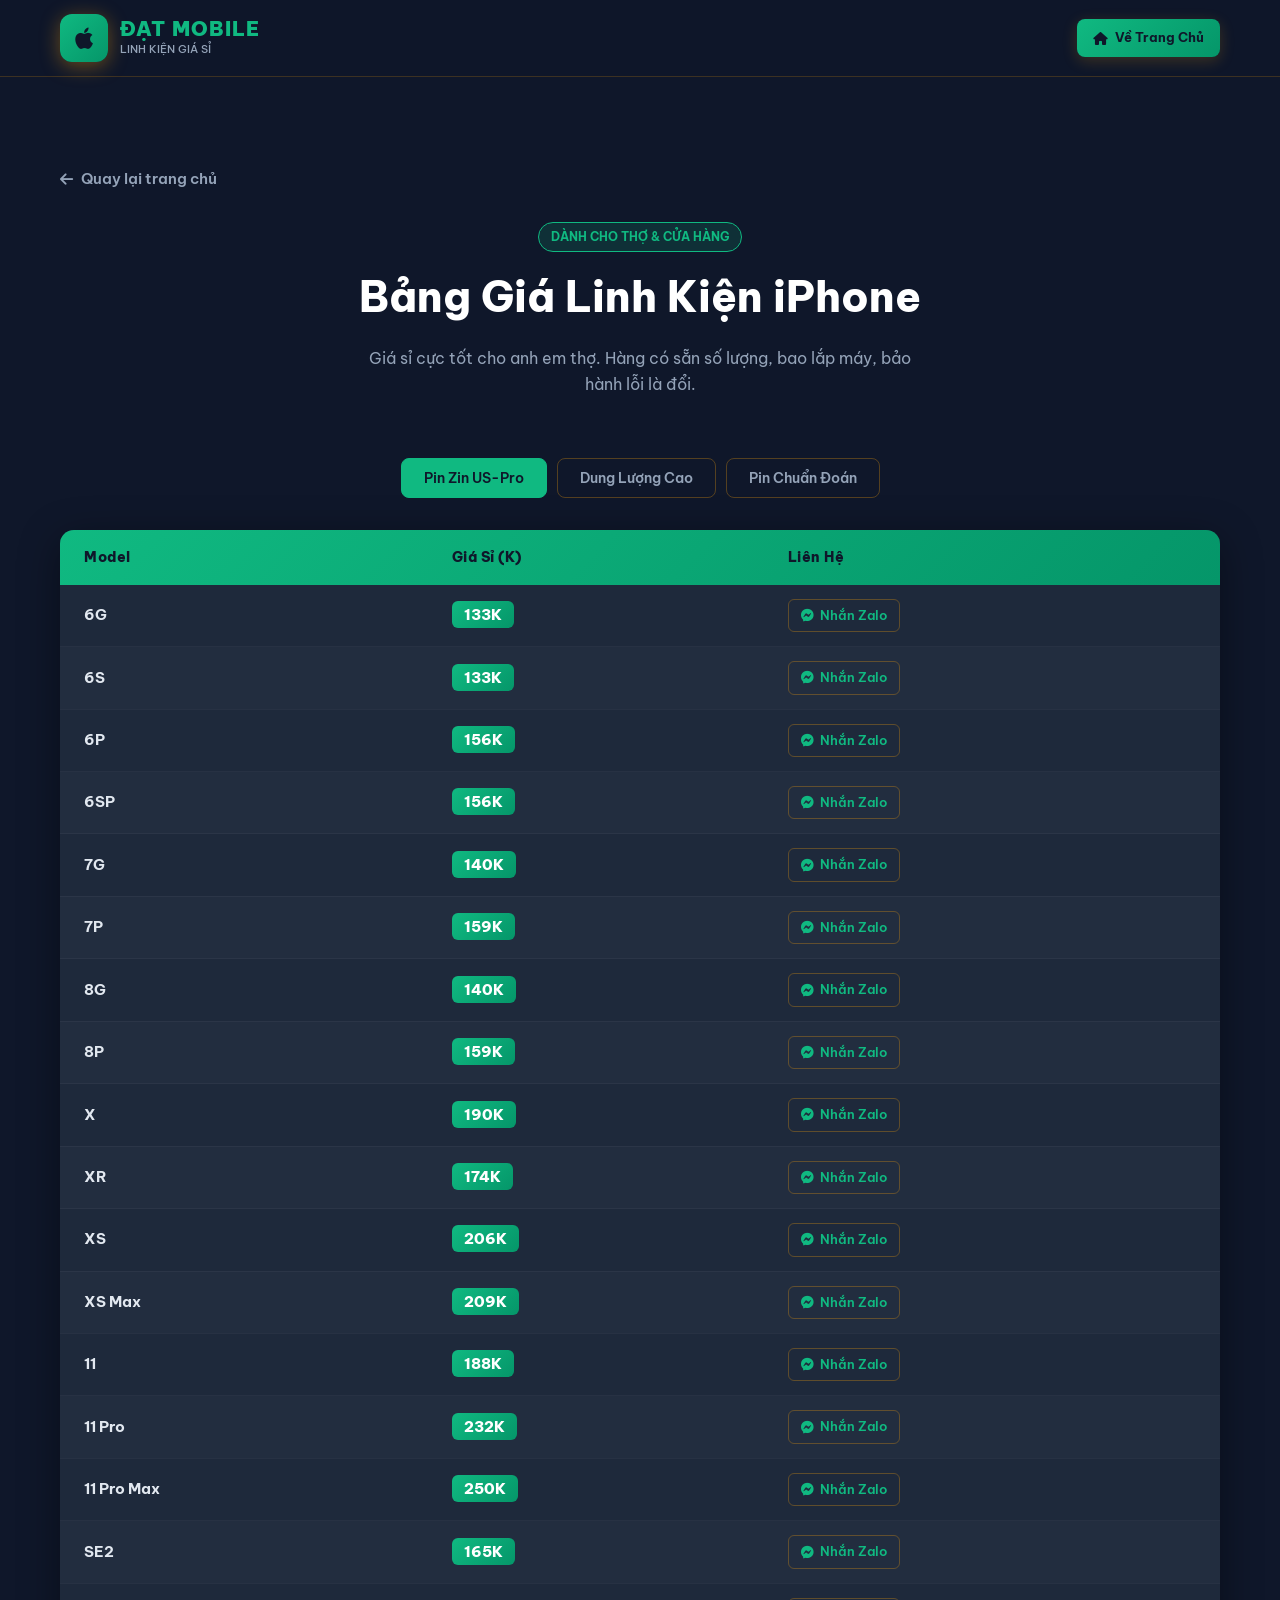
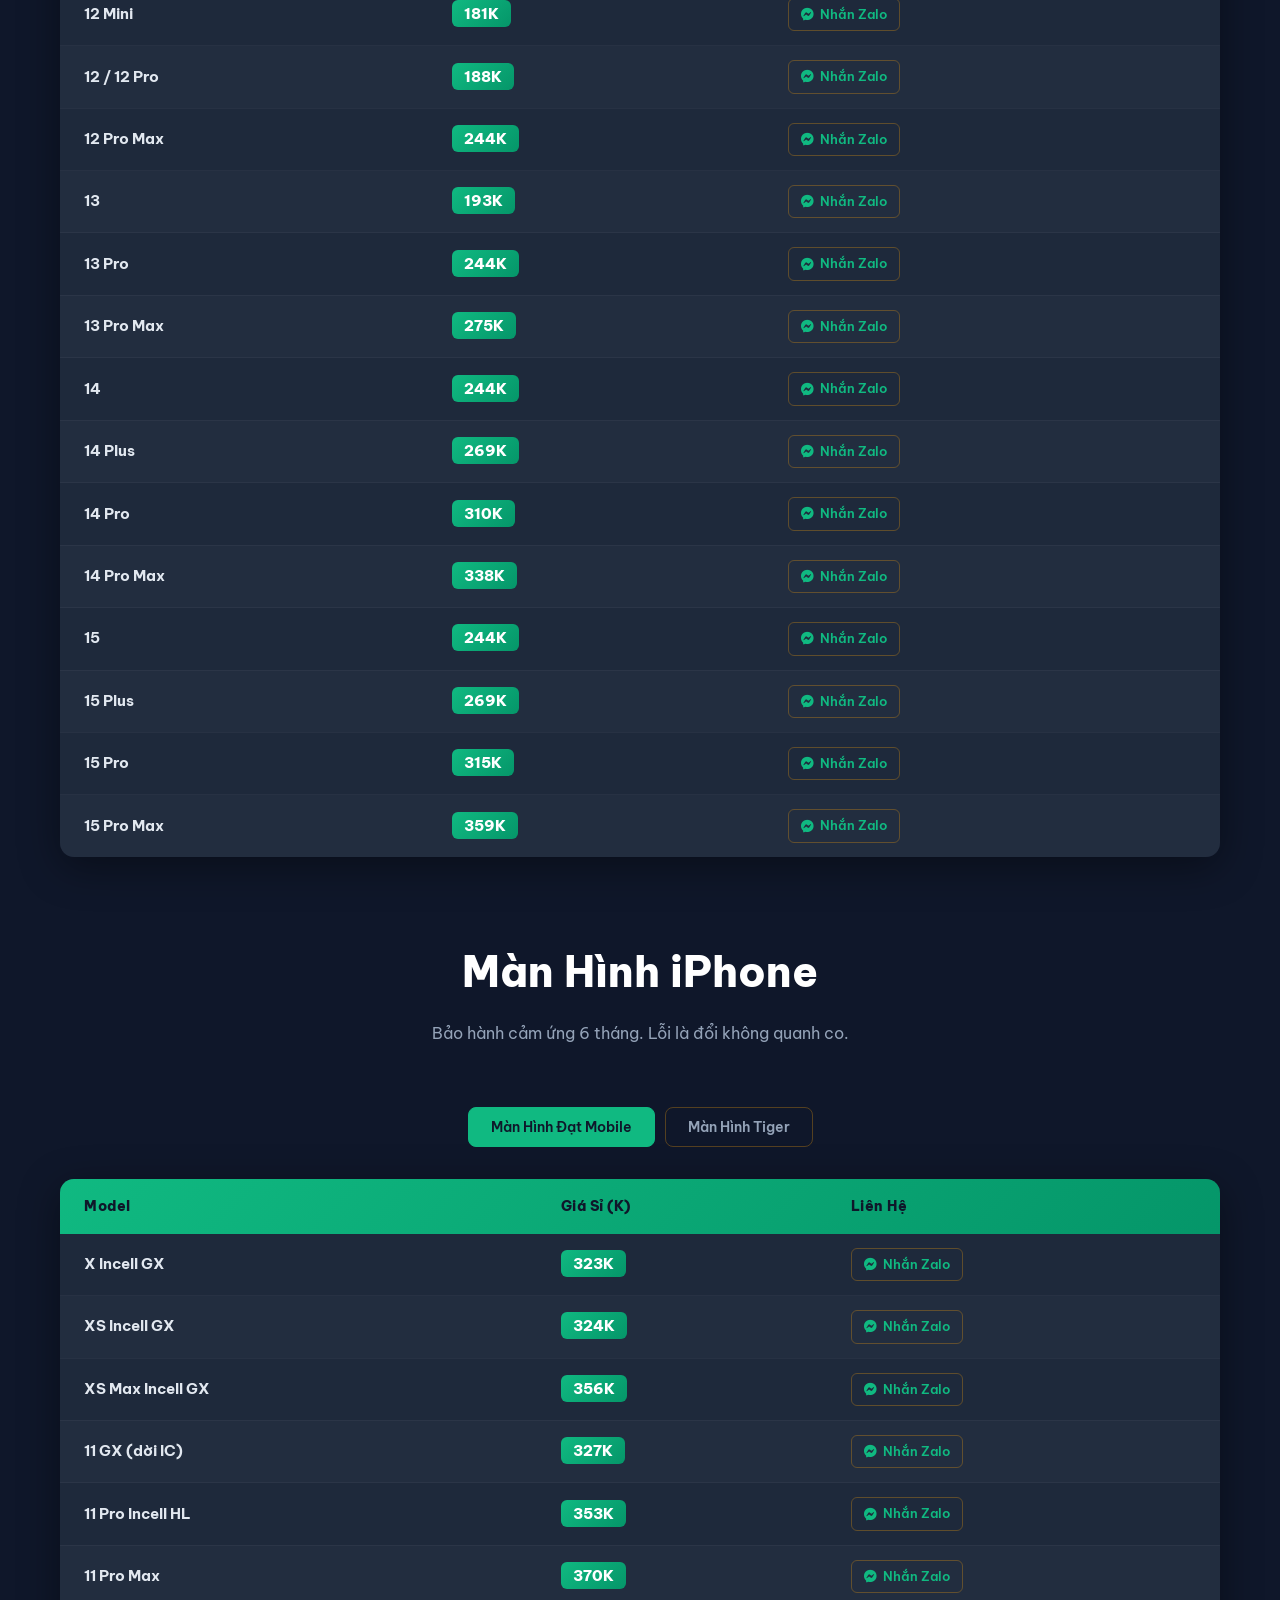
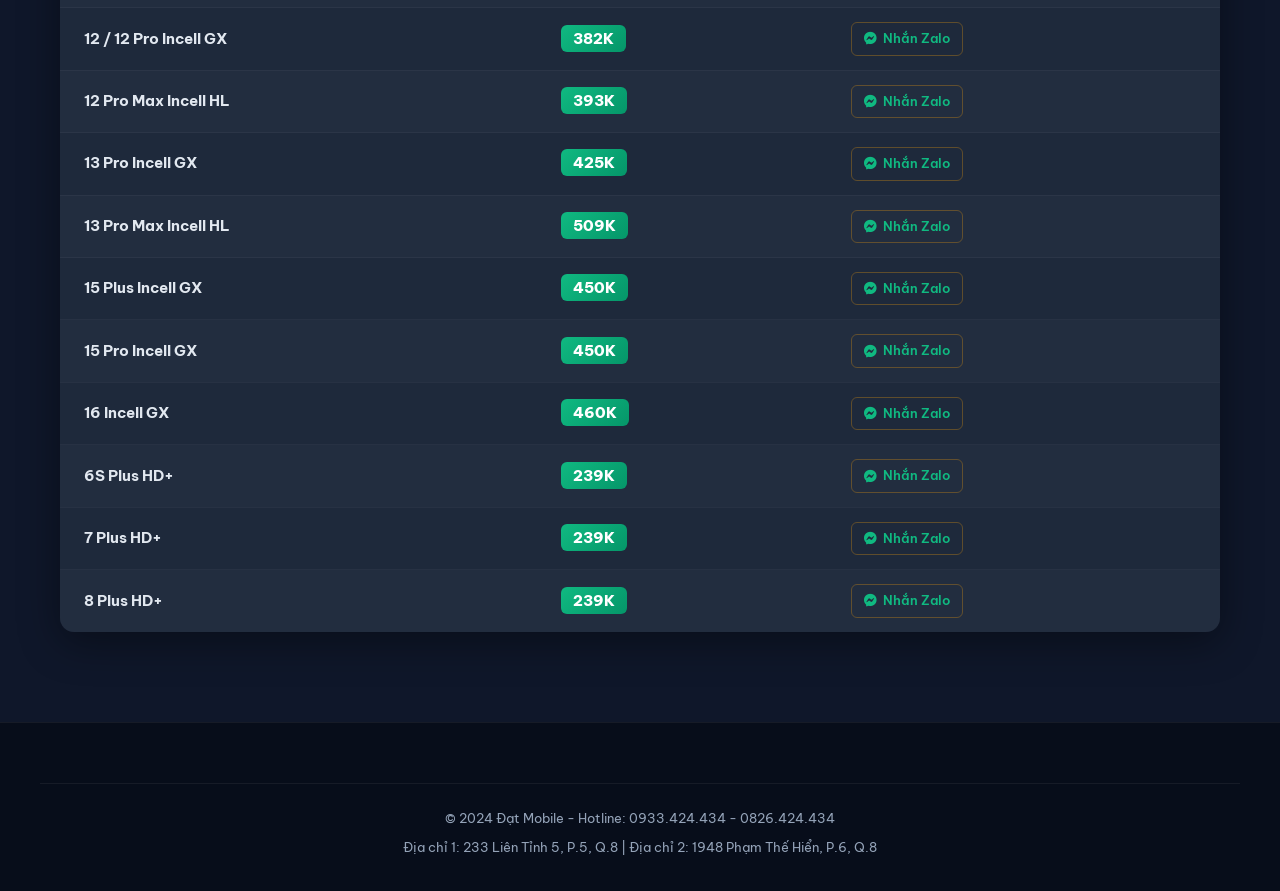
==== linh-kien.html @ 37c2859e "Add files via upload" ====
<!DOCTYPE html>
<html lang="vi">
<head>
  <meta charset="UTF-8">
  <meta name="viewport" content="width=device-width, initial-scale=1.0">
  <title>Bảng Giá Linh Kiện - Đạt Mobile</title>
  <link rel="stylesheet" href="https://cdnjs.cloudflare.com/ajax/libs/font-awesome/6.4.0/css/all.min.css">
  <link href="https://fonts.googleapis.com/css2?family=Be+Vietnam+Pro:wght@400;500;600;700;800;900&display=swap" rel="stylesheet">
  <link rel="stylesheet" href="style.css">
  <style>
    :root { --primary: #10b981; --primary-dark: #059669; } /* Green theme for wholesale */
    .wholesale-badge { background: rgba(16, 185, 129, 0.15); border: 1px solid var(--primary); color: var(--primary); padding: 4px 12px; border-radius: 50px; font-size: 12px; font-weight: 700; margin-bottom: 10px; display: inline-block; }
    .price-badge-wholesale { background: linear-gradient(135deg, var(--primary), var(--primary-dark)); color: white; padding: 4px 12px; border-radius: 6px; font-weight: 800; font-size: 15px; }
    .back-btn { display: inline-flex; align-items: center; gap: 8px; color: var(--text-muted); text-decoration: none; font-weight: 600; transition: var(--transition); margin-bottom: 30px; }
    .back-btn:hover { color: var(--primary); transform: translateX(-5px); }
  </style>
</head>
<body>
  <header class="header">
    <div class="container header-inner">
      <a href="index.html" class="logo">
        <div class="logo-icon"><i class="fab fa-apple"></i></div>
        <div class="logo-text">
          <span class="logo-main">ĐẠT MOBILE</span>
          <span class="logo-sub">LINH KIỆN GIÁ SỈ</span>
        </div>
      </a>
      <a href="index.html" class="btn-call"><i class="fas fa-home"></i> Về Trang Chủ</a>
    </div>
  </header>

  <section class="section">
    <div class="container">
      <a href="index.html" class="back-btn"><i class="fas fa-arrow-left"></i> Quay lại trang chủ</a>
      
      <div class="section-header">
        <span class="wholesale-badge">DÀNH CHO THỢ & CỬA HÀNG</span>
        <h2 class="section-title">Bảng Giá Linh Kiện iPhone</h2>
        <p class="section-desc">Giá sỉ cực tốt cho anh em thợ. Hàng có sẵn số lượng, bao lắp máy, bảo hành lỗi là đổi.</p>
      </div>

      <!-- PIN TABS -->
      <div class="price-tabs">
        <button class="tab-btn active" onclick="showWholesaleTab('pin-standard')">Pin Zin US-Pro</button>
        <button class="tab-btn" onclick="showWholesaleTab('pin-cao')">Dung Lượng Cao</button>
        <button class="tab-btn" onclick="showWholesaleTab('pin-chan-doan')">Pin Chuẩn Đoán</button>
      </div>

      <div id="pin-standard" class="tab-content active">
        <div class="price-table-wrap">
          <table class="price-table">
            <thead>
              <tr><th>Model</th><th>Giá Sỉ (K)</th><th>Liên Hệ</th></tr>
            </thead>
            <tbody id="pinStandardWholesale"></tbody>
          </table>
        </div>
      </div>

      <div id="pin-cao" class="tab-content">
        <div class="price-table-wrap">
          <table class="price-table">
            <thead>
              <tr><th>Model</th><th>Giá Sỉ (K)</th><th>Liên Hệ</th></tr>
            </thead>
            <tbody id="pinCaoWholesale"></tbody>
          </table>
        </div>
      </div>

      <div id="pin-chan-doan" class="tab-content">
        <div class="price-table-wrap">
          <table class="price-table">
            <thead>
              <tr><th>Model</th><th>Giá Sỉ (K)</th><th>Liên Hệ</th></tr>
            </thead>
            <tbody id="pinChanDoanWholesale"></tbody>
          </table>
        </div>
      </div>

      <!-- SCREEN TABS -->
      <div class="section-header" style="margin-top: 80px;">
        <h2 class="section-title">Màn Hình iPhone</h2>
        <p class="section-desc">Bảo hành cảm ứng 6 tháng. Lỗi là đổi không quanh co.</p>
      </div>

      <div class="price-tabs">
        <button class="tab-btn active" onclick="showWholesaleTab('man-dat')">Màn Hình Đạt Mobile</button>
        <button class="tab-btn" onclick="showWholesaleTab('man-tiger')">Màn Hình Tiger</button>
      </div>

      <div id="man-dat" class="tab-content active">
        <div class="price-table-wrap">
          <table class="price-table">
            <thead>
              <tr><th>Model</th><th>Giá Sỉ (K)</th><th>Liên Hệ</th></tr>
            </thead>
            <tbody id="manDatWholesale"></tbody>
          </table>
        </div>
      </div>

      <div id="man-tiger" class="tab-content">
        <div class="price-table-wrap">
          <table class="price-table">
            <thead>
              <tr><th>Model</th><th>Giá Sỉ (K)</th><th>Liên Hệ</th></tr>
            </thead>
            <tbody id="manTigerWholesale"></tbody>
          </table>
        </div>
      </div>

    </div>
  </section>

  <footer class="footer">
    <div class="container footer-bottom">
      <p>© 2024 Đạt Mobile - Hotline: 0933.424.434 - 0826.424.434</p>
      <p>Địa chỉ 1: 233 Liên Tỉnh 5, P.5, Q.8 | Địa chỉ 2: 1948 Phạm Thế Hiển, P.6, Q.8</p>
    </div>
  </footer>

  <script>
    const pinStd = [
      ["6G", 133], ["6S", 133], ["6P", 156], ["6SP", 156],
      ["7G", 140], ["7P", 159], ["8G", 140], ["8P", 159],
      ["X", 190], ["XR", 174], ["XS", 206], ["XS Max", 209],
      ["11", 188], ["11 Pro", 232], ["11 Pro Max", 250],
      ["SE2", 165], ["12 Mini", 181], ["12 / 12 Pro", 188],
      ["12 Pro Max", 244], ["13", 193], ["13 Pro", 244],
      ["13 Pro Max", 275], ["14", 244], ["14 Plus", 269],
      ["14 Pro", 310], ["14 Pro Max", 338],
      ["15", 244], ["15 Plus", 269], ["15 Pro", 315], ["15 Pro Max", 359]
    ];

    const pinHigh = [
      ["11 Pro Max", 300], ["12 / 12 Pro", 270], ["12 Pro Max", 320],
      ["13 Pro Max", 350], ["14 Pro Max", 395]
    ];

    const pinDiag = [
      ["12 / 12 Pro", 280], ["12 Pro Max", 350], ["13", 290],
      ["13 Pro", 355], ["13 Pro Max", 380], ["14 Pro", 375], ["14 Pro Max", 395]
    ];

    const manD = [
      ["X Incell GX", 323], ["XS Incell GX", 324], ["XS Max Incell GX", 356],
      ["11 GX (dời IC)", 327], ["11 Pro Incell HL", 353], ["11 Pro Max", 370],
      ["12 / 12 Pro Incell GX", 382], ["12 Pro Max Incell HL", 393],
      ["13 Pro Incell GX", 425], ["13 Pro Max Incell HL", 509],
      ["15 Plus Incell GX", 450], ["15 Pro Incell GX", 450],
      ["16 Incell GX", 460], ["6S Plus HD+", 239],
      ["7 Plus HD+", 239], ["8 Plus HD+", 239]
    ];

    const manT = [
      ["XS Max HD+", 350], ["11 Pro HD+", 355], ["11 Pro Max HD+", 375],
      ["12 / 12 Pro HD+", 380], ["13 HD+", 405], ["13 Pro HD+", "Liên hệ"],
      ["13 Pro Max HD+", 430], ["14", "Liên hệ"], ["14 Pro HD+ 120Hz", 480],
      ["14 Pro Max HD+ 120Hz", 520], ["14 Plus HD+", 470]
    ];

    function render(id, data) {
      document.getElementById(id).innerHTML = data.map(([n, p]) => `
        <tr>
          <td><strong>${n}</strong></td>
          <td><span class="price-badge-wholesale">${p}${typeof p === 'number' ? 'K' : ''}</span></td>
          <td><a href="https://zalo.me/0933424434" target="_blank" class="contact-quick-btn"><i class="fab fa-facebook-messenger"></i> Nhắn Zalo</a></td>
        </tr>
      `).join('');
    }

    function showWholesaleTab(id) {
      const target = document.getElementById(id);
      const parent = target.parentElement;
      parent.querySelectorAll('.tab-content').forEach(c => c.classList.remove('active'));
      target.classList.add('active');
      
      const btnGroup = target.previousElementSibling.classList.contains('price-tabs') ? target.previousElementSibling : target.previousElementSibling.previousElementSibling;
      btnGroup.querySelectorAll('.tab-btn').forEach(b => {
        if (b.getAttribute('onclick').includes(id)) b.classList.add('active');
        else b.classList.remove('active');
      });
    }

    render('pinStandardWholesale', pinStd);
    render('pinCaoWholesale', pinHigh);
    render('pinChanDoanWholesale', pinDiag);
    render('manDatWholesale', manD);
    render('manTigerWholesale', manT);
  </script>
</body>
</html>
---- style.css ----
/* ============================
   ĐẠT MOBILE – STYLE.CSS
   ============================ */

*, *::before, *::after { box-sizing: border-box; margin: 0; padding: 0; }

:root {
  --primary: #f59e0b;
  --primary-dark: #d97706;
  --primary-light: #fcd34d;
  --dark: #0f172a;
  --dark2: #1e293b;
  --dark3: #334155;
  --text: #e2e8f0;
  --text-muted: #94a3b8;
  --white: #ffffff;
  --accent: #3b82f6;
  --green: #10b981;
  --red: #ef4444;
  --zalo: #0068ff;
  --radius: 14px;
  --shadow: 0 10px 40px rgba(0,0,0,0.4);
  --transition: all 0.3s cubic-bezier(.4,0,.2,1);
}

html { scroll-behavior: smooth; }

body {
  font-family: 'Be Vietnam Pro', sans-serif;
  background: var(--dark);
  color: var(--text);
  overflow-x: hidden;
  font-size: 15px;
  line-height: 1.65;
}

.container { max-width: 1200px; margin: 0 auto; padding: 0 20px; }

/* TOPBAR */
.topbar {
  background: var(--primary);
  color: var(--dark);
  font-size: 13px;
  font-weight: 600;
  padding: 7px 0;
}
.topbar-inner { display: flex; justify-content: space-between; align-items: center; gap: 12px; flex-wrap: wrap; }
.topbar-inner span { display: flex; align-items: center; gap: 6px; }

/* HEADER */
.header {
  position: sticky;
  top: 0;
  z-index: 1000;
  background: rgba(15,23,42,0.95);
  backdrop-filter: blur(16px);
  border-bottom: 1px solid rgba(245,158,11,0.2);
  padding: 14px 0;
  transition: var(--transition);
}
.header.scrolled { padding: 10px 0; box-shadow: 0 4px 30px rgba(0,0,0,0.5); }
.header-inner { display: flex; align-items: center; justify-content: space-between; gap: 20px; }

.logo { display: flex; align-items: center; gap: 12px; text-decoration: none; }
.logo-icon {
  width: 48px; height: 48px;
  background: linear-gradient(135deg, var(--primary), var(--primary-dark));
  border-radius: 12px;
  display: flex; align-items: center; justify-content: center;
  font-size: 24px; color: var(--dark);
  box-shadow: 0 4px 20px rgba(245,158,11,0.4);
}
.logo-text { display: flex; flex-direction: column; }
.logo-main { font-size: 20px; font-weight: 900; color: var(--primary); letter-spacing: 1px; line-height: 1.1; }
.logo-sub { font-size: 11px; color: var(--text-muted); font-weight: 500; }

.nav { display: flex; align-items: center; gap: 4px; }
.nav-link {
  padding: 8px 14px;
  color: var(--text-muted);
  text-decoration: none;
  font-weight: 600;
  font-size: 14px;
  border-radius: 8px;
  transition: var(--transition);
  white-space: nowrap;
  display: flex; align-items: center; gap: 8px;
}
.nav-link i { font-size: 14px; opacity: 0.8; }
.nav-link:hover, .nav-link.active {
  color: var(--primary);
  background: rgba(245,158,11,0.1);
}
.nav-link:hover i, .nav-link.active i { color: var(--primary); opacity: 1; }

.header-cta { display: flex; align-items: center; gap: 10px; }
.header-phones { display: flex; align-items: center; gap: 8px; }
.btn-call {
  background: linear-gradient(135deg, var(--primary), var(--primary-dark));
  color: var(--dark);
  padding: 8px 16px;
  border-radius: 8px;
  text-decoration: none;
  font-weight: 700;
  font-size: 13px;
  display: flex; align-items: center; gap: 7px;
  transition: var(--transition);
  white-space: nowrap;
  box-shadow: 0 4px 15px rgba(245,158,11,0.2);
}
.btn-call:hover { transform: translateY(-2px); box-shadow: 0 6px 20px rgba(245,158,11,0.4); }
.hamburger {
  display: none;
  background: none; border: 1px solid rgba(245,158,11,0.3);
  color: var(--primary); padding: 8px 12px;
  border-radius: 8px; cursor: pointer; font-size: 18px;
}

/* HERO */
.hero {
  position: relative;
  min-height: 92vh;
  display: flex; align-items: center;
  overflow: hidden;
}
.hero-bg {
  position: absolute; inset: 0;
  background:
    radial-gradient(ellipse 80% 60% at 60% 40%, rgba(245,158,11,0.12) 0%, transparent 70%),
    radial-gradient(ellipse 60% 80% at 20% 80%, rgba(59,130,246,0.1) 0%, transparent 60%),
    linear-gradient(135deg, #0f172a 0%, #1e293b 100%);
}
.hero-bg::after {
  content: '';
  position: absolute; inset: 0;
  background: url('https://images.unsplash.com/photo-1592750475338-74b7b21085ab?w=1920&q=80') center/cover no-repeat;
  opacity: 0.06;
}
.hero-content {
  position: relative; z-index: 2;
  padding: 80px 20px;
  max-width: 700px;
}
.hero-badge {
  display: inline-flex; align-items: center; gap: 8px;
  background: rgba(245,158,11,0.15);
  border: 1px solid rgba(245,158,11,0.3);
  color: var(--primary);
  padding: 6px 16px; border-radius: 50px;
  font-size: 13px; font-weight: 600;
  margin-bottom: 24px;
  animation: fadeInDown 0.6s ease;
}
.hero-title {
  font-size: clamp(42px, 7vw, 72px);
  font-weight: 900;
  line-height: 1.05;
  color: var(--white);
  margin-bottom: 20px;
  animation: fadeInUp 0.7s ease 0.1s both;
}
.hero-title span {
  background: linear-gradient(135deg, var(--primary), var(--primary-light));
  -webkit-background-clip: text;
  -webkit-text-fill-color: transparent;
  background-clip: text;
}
.hero-desc {
  font-size: 17px;
  color: var(--text-muted);
  margin-bottom: 36px;
  animation: fadeInUp 0.7s ease 0.2s both;
}
.hero-actions {
  display: flex; gap: 14px; flex-wrap: wrap;
  margin-bottom: 60px;
  animation: fadeInUp 0.7s ease 0.3s both;
}
.btn-primary {
  background: linear-gradient(135deg, var(--primary), var(--primary-dark));
  color: var(--dark);
  padding: 14px 28px;
  border-radius: 10px;
  text-decoration: none;
  font-weight: 700;
  font-size: 15px;
  display: inline-flex; align-items: center; gap: 8px;
  transition: var(--transition);
  box-shadow: 0 6px 24px rgba(245,158,11,0.35);
}
.btn-primary:hover { transform: translateY(-3px); box-shadow: 0 10px 32px rgba(245,158,11,0.5); }
.btn-secondary {
  background: rgba(255,255,255,0.05);
  border: 1px solid rgba(255,255,255,0.1);
  color: var(--white);
  padding: 14px 28px;
  border-radius: 10px;
  text-decoration: none;
  font-weight: 700;
  font-size: 15px;
  display: inline-flex; align-items: center; gap: 8px;
  transition: var(--transition);
}
.btn-secondary:hover { background: rgba(255,255,255,0.1); transform: translateY(-3px); border-color: var(--primary); }
.btn-zalo-hero {
  background: var(--zalo);
  color: #fff;
  border: none;
  box-shadow: 0 6px 24px rgba(0,104,255,0.35);
}
.btn-zalo-hero:hover { background: #0056cc; box-shadow: 0 10px 32px rgba(0,104,255,0.5); }

.hero-stats {
  display: flex; gap: 32px; flex-wrap: wrap;
  animation: fadeInUp 0.7s ease 0.4s both;
}
.stat { display: flex; flex-direction: column; }
.stat-num { font-size: 28px; font-weight: 900; color: var(--primary); line-height: 1; }
.stat-label { font-size: 12px; color: var(--text-muted); font-weight: 500; margin-top: 4px; }

.hero-scroll {
  position: absolute; bottom: 30px; left: 50%;
  transform: translateX(-50%);
  color: var(--primary); font-size: 20px;
  animation: bounce 2s infinite;
}

/* MARQUEE */
.marquee-bar {
  background: linear-gradient(135deg, var(--primary), var(--primary-dark));
  color: var(--dark);
  padding: 12px 0;
  overflow: hidden;
}
.marquee-track {
  display: flex; gap: 60px;
  white-space: nowrap;
  animation: marquee 25s linear infinite;
  font-weight: 700; font-size: 14px;
}
.marquee-track span { display: inline-block; }

/* SECTION COMMONS */
.section { padding: 90px 0; }
.bg-alt { background: var(--dark2); }
.section-header { text-align: center; margin-bottom: 60px; }
.section-tag {
  display: inline-block;
  background: rgba(245,158,11,0.15);
  border: 1px solid rgba(245,158,11,0.3);
  color: var(--primary);
  padding: 4px 16px; border-radius: 50px;
  font-size: 12px; font-weight: 700;
  letter-spacing: 1px; text-transform: uppercase;
  margin-bottom: 14px;
}
.section-title { font-size: clamp(28px, 4vw, 42px); font-weight: 800; color: var(--white); margin-bottom: 14px; }
.section-desc { color: var(--text-muted); max-width: 560px; margin: 0 auto; font-size: 16px; }

/* SERVICES */
.services-grid {
  display: grid;
  grid-template-columns: repeat(auto-fill, minmax(320px, 1fr));
  gap: 24px;
}
.service-card {
  background: var(--dark2);
  border: 1px solid rgba(255,255,255,0.06);
  border-radius: var(--radius);
  padding: 32px 28px;
  transition: var(--transition);
  position: relative;
  overflow: hidden;
}
.service-card::before {
  content: '';
  position: absolute; top: 0; left: 0; right: 0;
  height: 3px;
  background: linear-gradient(90deg, var(--primary), transparent);
  opacity: 0; transition: var(--transition);
}
.service-card:hover { transform: translateY(-6px); border-color: rgba(245,158,11,0.2); box-shadow: var(--shadow); }
.service-card:hover::before { opacity: 1; }
.service-icon {
  width: 56px; height: 56px;
  background: rgba(var(--c-rgb, 245, 158, 11), 0.12);
  border-radius: 14px;
  display: flex; align-items: center; justify-content: center;
  font-size: 24px;
  color: var(--c, var(--primary));
  margin-bottom: 20px;
  filter: drop-shadow(0 0 8px currentColor);
}
.service-card h3 { font-size: 18px; font-weight: 700; color: var(--white); margin-bottom: 10px; }
.service-card p { color: var(--text-muted); font-size: 14px; margin-bottom: 18px; }
.service-link {
  color: var(--primary); text-decoration: none;
  font-size: 14px; font-weight: 600;
  display: inline-flex; align-items: center; gap: 6px;
  transition: var(--transition);
}
.service-link:hover { gap: 10px; }

/* WHY SECTION */
.why-section { background: var(--dark2); padding: 90px 0; }
.why-grid { display: grid; grid-template-columns: 1fr 1fr; gap: 60px; align-items: center; }
.why-image { position: relative; z-index: 1; perspective: 1000px; }
.why-image-wrapper {
  position: relative;
  border-radius: 24px;
  padding: 5px;
  background: linear-gradient(135deg, var(--primary), transparent 50%, rgba(59,130,246,0.4));
  box-shadow: 0 15px 50px rgba(0,0,0,0.6), 0 0 30px rgba(245,158,11,0.2);
  transition: transform 0.5s ease, box-shadow 0.5s ease;
}
.why-image:hover .why-image-wrapper {
  transform: translateY(-5px) scale(1.01);
  box-shadow: 0 20px 60px rgba(0,0,0,0.7), 0 0 40px rgba(245,158,11,0.35);
}
.why-image img {
  width: 100%; border-radius: 20px;
  display: block;
  object-fit: cover; max-height: 520px;
}
.why-badge-float {
  position: absolute; bottom: -16px; right: -16px;
  background: linear-gradient(135deg, var(--primary), var(--primary-dark));
  color: var(--dark);
  padding: 12px 20px;
  border-radius: 12px;
  font-weight: 800; font-size: 15px;
  display: flex; align-items: center; gap: 8px;
  box-shadow: 0 8px 30px rgba(245,158,11,0.4);
}
.why-content h2 { font-size: clamp(26px, 3.5vw, 38px); font-weight: 800; color: var(--white); margin: 14px 0 32px; line-height: 1.2; }
.why-items { display: flex; flex-direction: column; gap: 20px; margin-bottom: 36px; }
.why-item { display: flex; gap: 16px; align-items: flex-start; }
.why-dot {
  width: 10px; height: 10px; min-width: 10px;
  background: var(--primary);
  border-radius: 50%;
  margin-top: 7px;
  box-shadow: 0 0 10px var(--primary);
}
.why-item strong { color: var(--white); font-size: 16px; display: block; margin-bottom: 4px; }
.why-item p { color: var(--text-muted); font-size: 14px; margin: 0; }

/* PRICE TABLES */
.price-section { background: var(--dark); }
.price-tabs { display: flex; gap: 10px; margin-bottom: 32px; flex-wrap: wrap; justify-content: center; }
.tab-btn {
  padding: 10px 22px;
  border-radius: 8px;
  border: 1px solid rgba(245,158,11,0.3);
  background: transparent;
  color: var(--text-muted);
  font-weight: 600; font-size: 14px;
  cursor: pointer; transition: var(--transition);
  font-family: inherit;
}
.tab-btn.active, .tab-btn:hover {
  background: var(--primary);
  color: var(--dark);
  border-color: var(--primary);
}
.tab-content { display: none; }
.tab-content.active { display: block; }
.price-table-wrap {
  overflow-x: auto;
  border-radius: var(--radius);
  box-shadow: var(--shadow);
}
.price-table {
  width: 100%;
  border-collapse: collapse;
  background: var(--dark2);
}
.price-table thead tr {
  background: linear-gradient(135deg, var(--primary), var(--primary-dark));
  color: var(--dark);
}
.price-table th {
  padding: 16px 24px;
  text-align: left;
  font-weight: 800;
  font-size: 14px;
  letter-spacing: 0.5px;
}
.price-table td {
  padding: 14px 24px;
  font-size: 15px;
  border-bottom: 1px solid rgba(255,255,255,0.04);
  color: var(--text);
}
.price-table tr:last-child td { border-bottom: none; }
.price-table tbody tr:hover { background: rgba(245,158,11,0.05); }
.price-table tbody tr:nth-child(even) { background: rgba(255,255,255,0.02); }
.price-badge {
  display: inline-block;
  background: linear-gradient(135deg, var(--primary), var(--primary-dark));
  color: var(--dark);
  padding: 4px 12px;
  border-radius: 6px;
  font-weight: 800;
  font-size: 15px;
}
.contact-quick-btn {
  display: inline-flex; align-items: center; gap: 6px;
  color: var(--primary); text-decoration: none;
  font-size: 13px; font-weight: 600;
  border: 1px solid rgba(245,158,11,0.3);
  padding: 5px 12px; border-radius: 6px;
  transition: var(--transition);
}
.contact-quick-btn:hover { background: rgba(245,158,11,0.1); }

/* GALLERY / PRODUCTS */
.gallery-section { background: var(--dark); }
.gallery-grid {
  display: grid;
  grid-template-columns: repeat(auto-fill, minmax(280px, 1fr));
  gap: 20px;
}
.gallery-item {
  position: relative;
  border-radius: var(--radius);
  overflow: hidden;
  box-shadow: var(--shadow);
  border: 1px solid rgba(255,255,255,0.06);
  aspect-ratio: 4/3;
  transition: var(--transition);
}
.gallery-item img {
  width: 100%; height: 100%;
  object-fit: cover;
  transition: transform 0.6s cubic-bezier(.4,0,.2,1);
}
.gallery-item:hover img {
  transform: scale(1.08);
}
.gallery-item::after {
  content: '';
  position: absolute; inset: 0;
  border-radius: var(--radius);
  box-shadow: inset 0 0 0 1px rgba(245,158,11,0);
  transition: var(--transition);
  pointer-events: none;
}
.gallery-item:hover {
  transform: translateY(-4px);
  box-shadow: 0 12px 30px rgba(0,0,0,0.5);
}
.gallery-item:hover::after {
  box-shadow: inset 0 0 0 2px rgba(245,158,11,0.5);
}

/* ACCESSORIES */
.accessories-section { background: var(--dark2); }
.acc-grid { display: grid; grid-template-columns: repeat(auto-fill, minmax(260px, 1fr)); gap: 20px; }
.acc-card {
  background: var(--dark);
  border: 1px solid rgba(255,255,255,0.06);
  border-radius: var(--radius);
  padding: 28px 24px;
  text-align: center;
  transition: var(--transition);
}
.acc-card:hover { transform: translateY(-4px); border-color: rgba(245,158,11,0.25); box-shadow: 0 12px 40px rgba(0,0,0,0.5); }
.acc-img {
  width: 100%;
  aspect-ratio: 1/1;
  background: var(--dark3);
  border-radius: 12px;
  overflow: hidden;
  margin-bottom: 20px;
  border: 1px solid rgba(255,255,255,0.05);
}
.acc-img img {
  width: 100%; height: 100%;
  object-fit: cover;
  transition: var(--transition);
}
.acc-card:hover .acc-img img { transform: scale(1.1); }
.acc-card h4 { font-size: 18px; font-weight: 700; color: var(--white); margin-bottom: 8px; }
.acc-price {
  color: var(--primary);
  font-size: 18px;
  font-weight: 800;
  margin-bottom: 12px;
}
.acc-card p { font-size: 14px; color: var(--text-muted); line-height: 1.5; }

/* CONTACT */
.contact-section { background: var(--dark); }
.contact-grid { display: grid; grid-template-columns: 1fr 1fr; gap: 48px; align-items: start; }
.contact-info { display: flex; flex-direction: column; gap: 16px; }
.contact-card {
  display: flex; align-items: flex-start; gap: 16px;
  background: var(--dark2);
  border: 1px solid rgba(255,255,255,0.06);
  border-radius: var(--radius);
  padding: 20px 22px;
  transition: var(--transition);
}
.contact-card:hover { border-color: rgba(245,158,11,0.2); }
.contact-icon {
  width: 44px; height: 44px; min-width: 44px;
  background: linear-gradient(135deg, var(--primary), var(--primary-dark));
  color: var(--dark);
  border-radius: 10px;
  display: flex; align-items: center; justify-content: center;
  font-size: 18px;
}
.contact-card h4 { color: var(--white); font-size: 15px; font-weight: 700; margin-bottom: 5px; }
.contact-card p { color: var(--text-muted); font-size: 14px; }
.contact-card a { color: var(--primary); text-decoration: none; font-weight: 600; }
.contact-map { height: 400px; border-radius: 16px; overflow: hidden; border: 1px solid rgba(255,255,255,0.08); }
.contact-buttons { display: flex; gap: 12px; flex-wrap: wrap; margin-top: 8px; }
.cta-btn {
  flex: 1;
  display: inline-flex; align-items: center; justify-content: center; gap: 8px;
  padding: 13px 20px;
  border-radius: 10px;
  font-weight: 700; font-size: 15px;
  text-decoration: none;
  transition: var(--transition);
  min-width: 120px;
}
.cta-call { background: linear-gradient(135deg, var(--primary), var(--primary-dark)); color: var(--dark); }
.cta-call:hover { transform: translateY(-2px); box-shadow: 0 8px 24px rgba(245,158,11,0.4); }
.cta-zalo { background: rgba(0,104,255,0.15); border: 1px solid rgba(0,104,255,0.4); color: #60a5fa; }
.cta-zalo:hover { background: rgba(0,104,255,0.3); transform: translateY(-2px); }
.cta-fb { background: rgba(24,119,242,0.15); border: 1px solid rgba(24,119,242,0.4); color: #93c5fd; }
.cta-fb:hover { background: rgba(24,119,242,0.3); transform: translateY(-2px); }

/* FOOTER */
.footer { background: #070d1a; border-top: 1px solid rgba(255,255,255,0.06); padding: 60px 0 0; }
.footer-grid { display: grid; grid-template-columns: 2fr 1fr 1fr; gap: 48px; padding-bottom: 48px; }
.footer-brand p { color: var(--text-muted); font-size: 14px; margin-top: 16px; max-width: 320px; line-height: 1.7; }
.footer-links h4, .footer-contact h4 { color: var(--white); font-size: 16px; font-weight: 700; margin-bottom: 18px; }
.footer-links ul { list-style: none; display: flex; flex-direction: column; gap: 10px; }
.footer-links a { color: var(--text-muted); text-decoration: none; font-size: 14px; transition: var(--transition); }
.footer-links a:hover { color: var(--primary); padding-left: 4px; }
.footer-contact p { color: var(--text-muted); font-size: 14px; display: flex; align-items: center; gap: 10px; margin-bottom: 10px; }
.footer-contact a { color: var(--primary); text-decoration: none; }
.footer-contact i { color: var(--primary); width: 14px; }
.footer-bottom {
  border-top: 1px solid rgba(255,255,255,0.06);
  padding: 24px 0;
  text-align: center;
}
.footer-bottom p { color: var(--text-muted); font-size: 13px; margin-bottom: 8px; }
.footer-phones-bottom { display: flex; justify-content: center; gap: 12px; font-size: 14px; font-weight: 700; }
.footer-phones-bottom a { color: var(--primary); text-decoration: none; }
.footer-phones-bottom a:hover { text-decoration: underline; }

/* FLOATING BUTTONS */
.float-buttons {
  position: fixed; right: 20px; bottom: 30px;
  display: flex; flex-direction: column; gap: 12px;
  z-index: 999;
}
.float-btn {
  width: 52px; height: 52px;
  border-radius: 50%;
  display: flex; align-items: center; justify-content: center;
  font-size: 20px; text-decoration: none;
  transition: var(--transition);
  box-shadow: 0 4px 20px rgba(0,0,0,0.4);
}
.float-call { background: linear-gradient(135deg, #10b981, #059669); color: #fff; animation: pulse-ring 2s infinite; }
.float-zalo { background: #0068ff; color: #fff; }
.float-top { background: var(--dark2); border: 1px solid rgba(245,158,11,0.3); color: var(--primary); opacity: 0; pointer-events: none; transition: var(--transition); }
.float-top.visible { opacity: 1; pointer-events: all; }
.float-btn:hover { transform: scale(1.12) translateY(-3px); }

/* ANIMATIONS */
@keyframes fadeInDown { from { opacity: 0; transform: translateY(-20px); } to { opacity: 1; transform: translateY(0); } }
@keyframes fadeInUp { from { opacity: 0; transform: translateY(30px); } to { opacity: 1; transform: translateY(0); } }
@keyframes marquee { from { transform: translateX(0); } to { transform: translateX(-50%); } }
@keyframes bounce { 0%, 100% { transform: translateX(-50%) translateY(0); } 50% { transform: translateX(-50%) translateY(-10px); } }
@keyframes pulse-ring {
  0% { box-shadow: 0 0 0 0 rgba(16,185,129,0.6); }
  70% { box-shadow: 0 0 0 14px rgba(16,185,129,0); }
  100% { box-shadow: 0 0 0 0 rgba(16,185,129,0); }
}

/* SEARCH BAR */
.search-wrapper {
  display: flex; justify-content: center;
  margin-bottom: 32px;
}
.search-bar {
  display: flex; align-items: center; gap: 12px;
  background: var(--dark2);
  border: 1px solid rgba(245,158,11,0.25);
  border-radius: 12px;
  padding: 12px 20px;
  width: 100%; max-width: 500px;
}
.search-bar input {
  flex: 1; background: none; border: none; outline: none;
  color: var(--text); font-family: inherit; font-size: 15px;
}
.search-bar input::placeholder { color: var(--text-muted); }
.search-bar i { color: var(--text-muted); }

/* RESPONSIVE */
@media (max-width: 1024px) {
  .why-grid, .contact-grid { grid-template-columns: 1fr; }
  .footer-grid { grid-template-columns: 1fr 1fr; }
  .why-image { order: -1; }
}
@media (max-width: 768px) {
  .nav {
    display: flex;
    position: fixed;
    top: 0;
    right: -300px;
    width: 300px;
    height: 100vh;
    background: rgba(15, 23, 42, 0.98);
    backdrop-filter: blur(20px);
    flex-direction: column;
    justify-content: flex-start;
    align-items: flex-start;
    padding: 90px 24px;
    gap: 10px;
    z-index: 1000;
    transition: all 0.4s cubic-bezier(.4, 0, .2, 1);
    box-shadow: -10px 0 40px rgba(0,0,0,0.8);
    border-left: 1px solid rgba(245, 158, 11, 0.2);
  }
  .nav.open { right: 0; }
  .nav-link {
    width: 100%;
    font-size: 17px;
    padding: 14px 20px;
    border-radius: 12px;
    display: flex;
    align-items: center;
    justify-content: flex-start;
    border: 1px solid transparent;
  }
  .nav-link:hover, .nav-link.active {
    background: rgba(245, 158, 11, 0.1);
    border-color: rgba(245, 158, 11, 0.2);
  }
  
  .nav-header-mobile {
    display: flex;
    width: 100%;
    padding-bottom: 20px;
    margin-bottom: 10px;
    border-bottom: 1px solid rgba(255,255,255,0.06);
    align-items: center;
    gap: 12px;
  }
  .nav-header-mobile i { font-size: 32px; color: var(--primary); }
  .nav-header-mobile span { font-size: 20px; font-weight: 900; color: var(--white); }

  .nav-link i { font-size: 18px; margin-right: 12px; }

  .nav-overlay {
    position: fixed;
    inset: 0;
    background: rgba(0,0,0,0.6);
    z-index: 999;
    opacity: 0;
    pointer-events: none;
    transition: opacity 0.4s ease;
  }
  .nav-overlay.show { opacity: 1; pointer-events: all; }

  .hamburger { display: flex; z-index: 1001; position: relative; }
  .header-phones { display: flex; flex-direction: column; gap: 4px; }
  .btn-call { padding: 6px 10px; font-size: 11px; }
  .btn-call i { font-size: 10px; }
  
  .hero-stats { gap: 24px; }
  .services-grid { grid-template-columns: 1fr; }
  .footer-grid { grid-template-columns: 1fr; gap: 32px; }
  .topbar-inner { flex-direction: column; gap: 4px; font-size: 12px; padding: 5px 0; }
  .hero-content { padding: 60px 20px 80px; }
  .contact-map { height: 300px; }
  .why-badge-float { right: 0; bottom: 0; }
  .section, .why-section { padding: 50px 0; }
  .why-grid { gap: 32px; }
  .section-header { margin-bottom: 40px; }
}
@media (max-width: 480px) {
  .hero-title { font-size: 32px; margin-bottom: 14px; }
  .hero-desc { font-size: 15px; margin-bottom: 24px; }
  .hero-actions { flex-direction: column; gap: 12px; margin-bottom: 40px; }
  .btn-primary, .btn-zalo { width: 100%; justify-content: center; }
  .price-tabs { flex-direction: column; gap: 8px; }
  .tab-btn { width: 100%; text-align: center; }
  .why-badge-float { right: 10px; bottom: 10px; font-size: 12px; padding: 8px 12px; }
  .gallery-grid { grid-template-columns: 1fr; gap: 16px; }
  .why-image img { max-height: 380px; }
  .price-table th, .price-table td { padding: 12px 10px; font-size: 13px; }
  .price-badge { font-size: 13px; padding: 3px 8px; }
  .service-card { padding: 24px 20px; }
  .contact-card { padding: 16px; flex-direction: column; gap: 12px; align-items: center; text-align: center; }
  .contact-icon { margin-bottom: 4px; }
  .cta-btn { font-size: 14px; padding: 12px 16px; }
  .float-buttons { right: 15px; bottom: 20px; gap: 10px; }
  .float-btn { width: 44px; height: 44px; font-size: 18px; }
}
/* POPUP STYLES */
.popup-overlay {
  position: fixed; inset: 0;
  background: rgba(0,0,0,0.85);
  backdrop-filter: blur(8px);
  z-index: 2000;
  display: flex; align-items: center; justify-content: center;
  opacity: 0; pointer-events: none;
  transition: all 0.4s ease;
  padding: 20px;
}
.popup-overlay.show { opacity: 1; pointer-events: all; }
.popup-content {
  background: var(--dark2);
  width: 100%; max-width: 560px;
  border-radius: 24px;
  position: relative;
  border: 1px solid rgba(245,158,11,0.3);
  box-shadow: 0 30px 100px rgba(0,0,0,0.8);
  transform: translateY(30px);
  transition: all 0.5s cubic-bezier(.34,1.56,.64,1);
  overflow: hidden;
}
.popup-overlay.show .popup-content { transform: translateY(0); }
.popup-close {
  position: absolute; top: 15px; right: 20px;
  background: none; border: none;
  color: var(--text-muted); font-size: 32px;
  cursor: pointer; transition: var(--transition);
  z-index: 10;
}
.popup-close:hover { color: var(--red); }

.popup-header {
  background: linear-gradient(135deg, var(--primary), var(--primary-dark));
  padding: 30px 20px; text-align: center; color: var(--dark);
}
.popup-header i { font-size: 40px; margin-bottom: 12px; display: block; }
.popup-header h3 { font-size: 20px; font-weight: 800; letter-spacing: 0.5px; }

.popup-body { padding: 24px; }
.special-note {
  background: rgba(245,158,11,0.1);
  border-left: 4px solid var(--primary);
  padding: 12px 16px; border-radius: 8px;
  color: var(--white); font-size: 15px;
  margin-bottom: 24px; text-align: center;
}
.popup-products { display: flex; flex-direction: column; gap: 16px; }
.p-prod-card {
  display: flex; align-items: center; gap: 16px;
  background: rgba(255,255,255,0.03);
  padding: 12px; border-radius: 12px;
  border: 1px solid rgba(255,255,255,0.05);
}
.p-prod-card img { width: 80px; height: 80px; object-fit: cover; border-radius: 10px; }
.p-prod-info { flex: 1; }
.p-prod-info h4 { font-size: 16px; color: var(--white); margin-bottom: 4px; }
.p-price { color: var(--primary); font-weight: 800; font-size: 18px; }
.p-small { font-size: 12px; color: var(--text-muted); margin-top: 4px; line-height: 1.4; }

.popup-footer { padding: 0 24px 24px; }
.popup-footer .btn-zalo { width: 100%; justify-content: center; padding: 16px; }

@media (max-width: 600px) {
  .header-phones { display: flex; }
  .header-inner { justify-content: space-between; }
  .popup-content { border-radius: 0; height: 100%; max-width: 100%; display: flex; flex-direction: column; justify-content: center; }
  .popup-body { overflow-y: auto; }
}
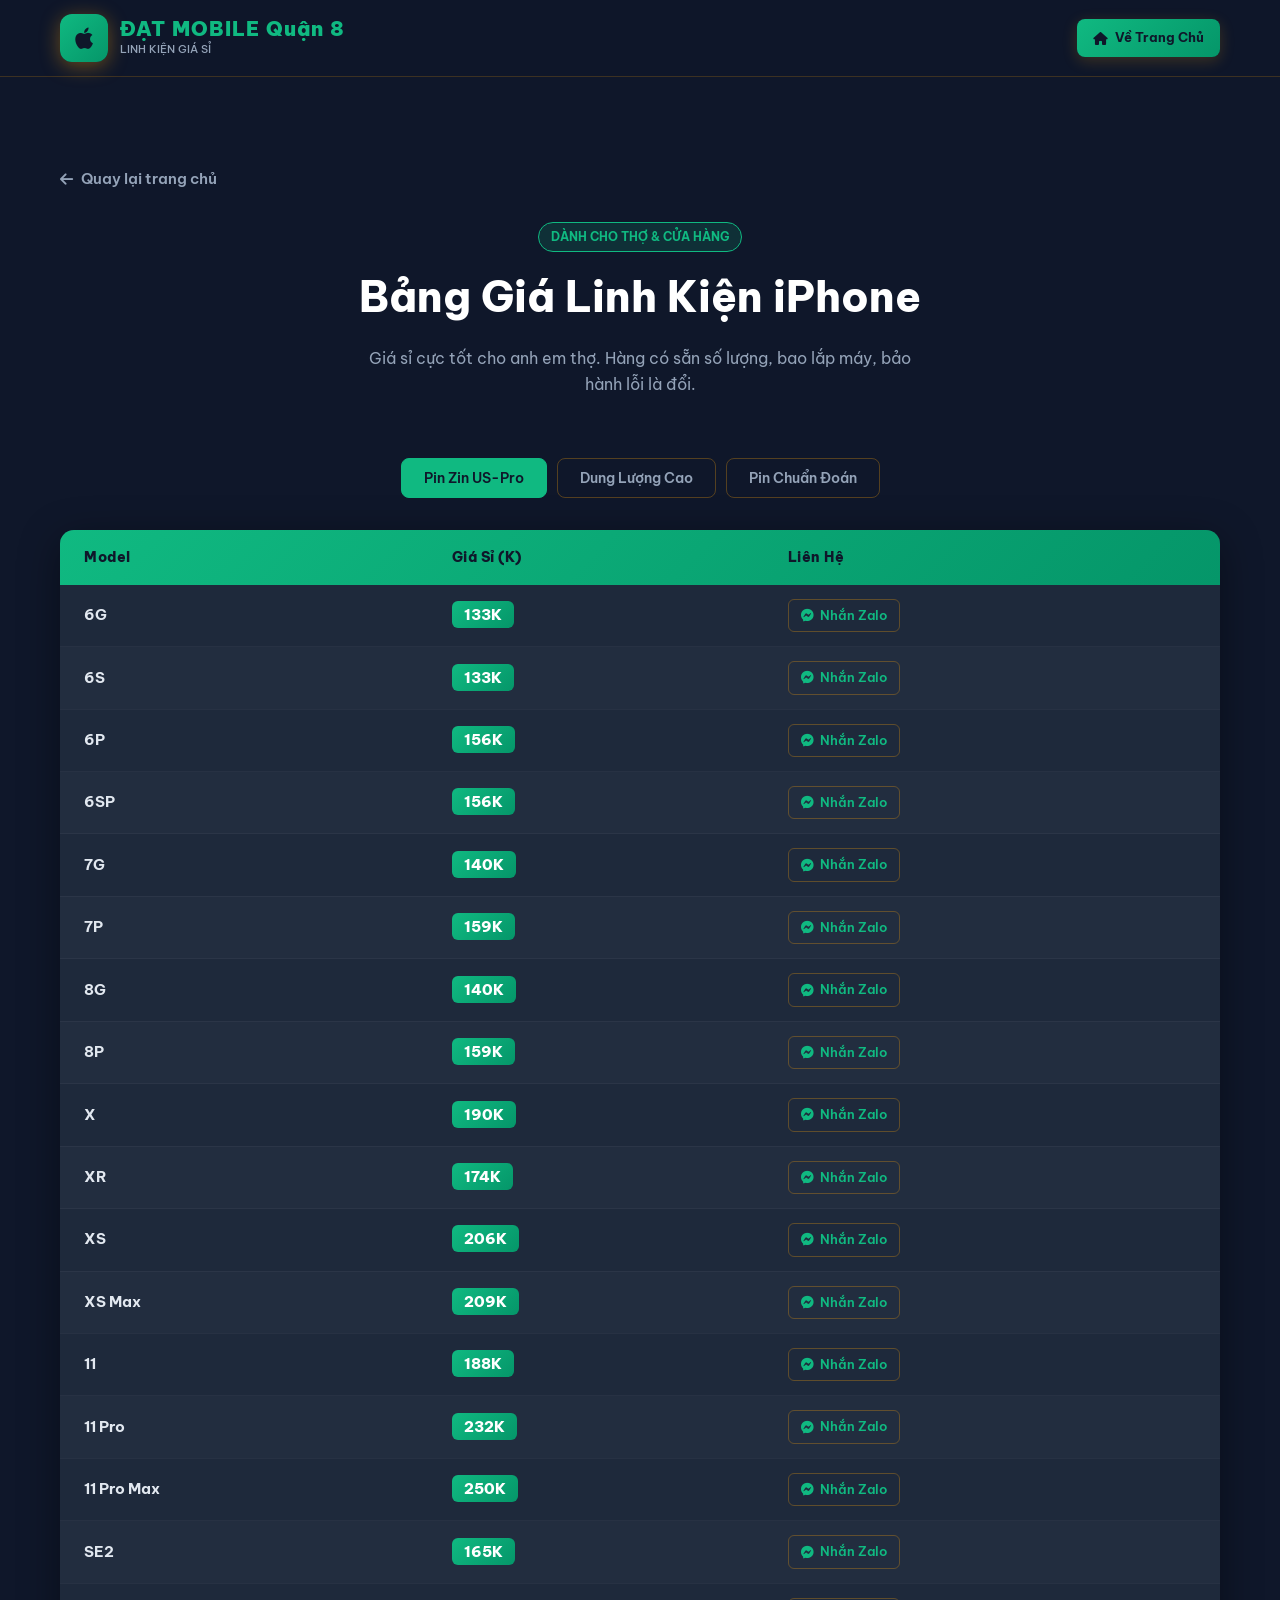
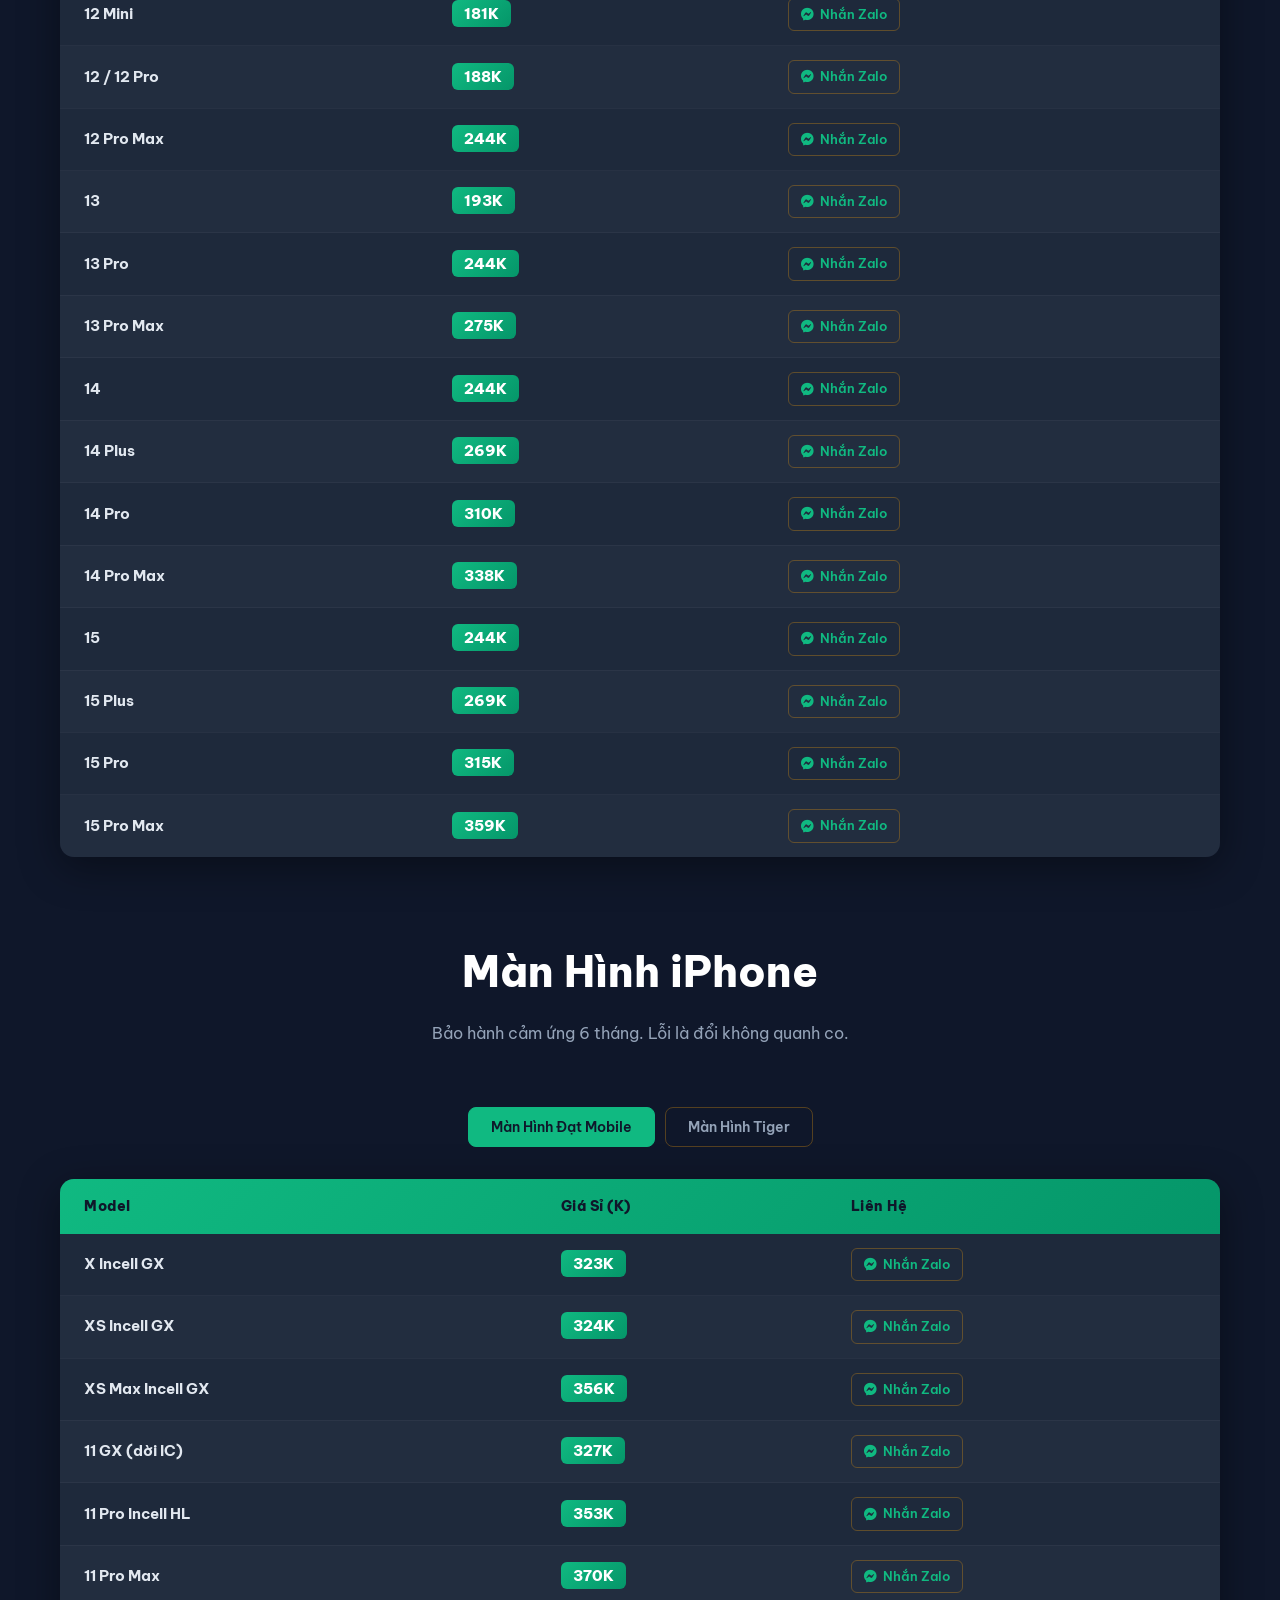
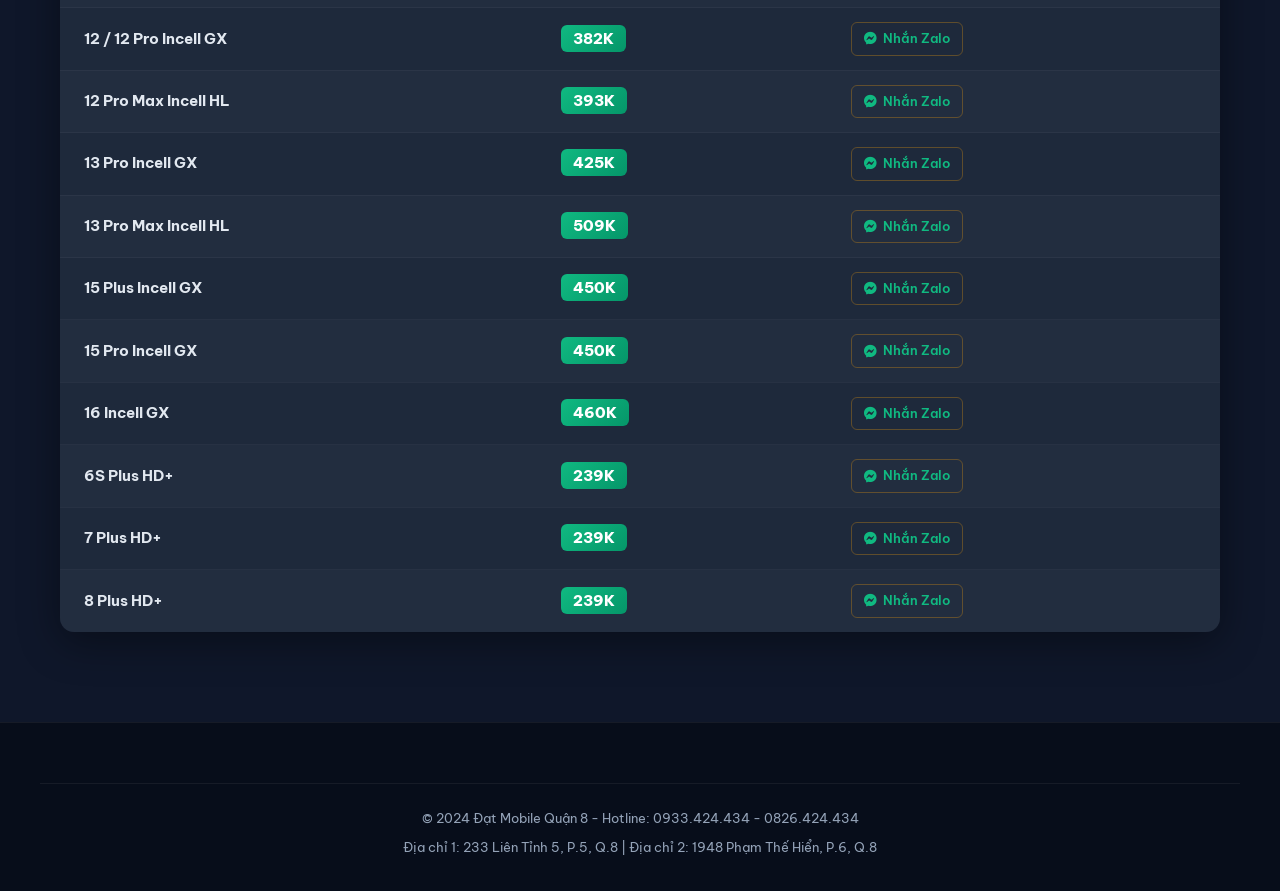
==== commit d1a54d41: "Add files via upload" ====
--- a/linh-kien.html
+++ b/linh-kien.html
@@ -21,7 +21,7 @@
       <a href="index.html" class="logo">
         <div class="logo-icon"><i class="fab fa-apple"></i></div>
         <div class="logo-text">
-          <span class="logo-main">ĐẠT MOBILE</span>
+          <span class="logo-main">ĐẠT MOBILE Quận 8</span>
           <span class="logo-sub">LINH KIỆN GIÁ SỈ</span>
         </div>
       </a>
@@ -117,7 +117,7 @@
 
   <footer class="footer">
     <div class="container footer-bottom">
-      <p>© 2024 Đạt Mobile - Hotline: 0933.424.434 - 0826.424.434</p>
+      <p>© 2024 Đạt Mobile Quận 8 - Hotline: 0933.424.434 - 0826.424.434</p>
       <p>Địa chỉ 1: 233 Liên Tỉnh 5, P.5, Q.8 | Địa chỉ 2: 1948 Phạm Thế Hiển, P.6, Q.8</p>
     </div>
   </footer>
--- a/style.css
+++ b/style.css
@@ -264,6 +264,8 @@
   gap: 24px;
 }
 .service-card {
+  display: flex;
+  flex-direction: column;
   background: var(--dark2);
   border: 1px solid rgba(255,255,255,0.06);
   border-radius: var(--radius);
@@ -300,6 +302,26 @@
   transition: var(--transition);
 }
 .service-link:hover { gap: 10px; }
+
+.service-footer {
+  display: flex;
+  justify-content: space-between;
+  align-items: center;
+  margin-top: auto;
+  padding-top: 20px;
+  border-top: 1px solid rgba(255,255,255,0.05);
+}
+.service-btns { display: flex; gap: 8px; }
+.btn-s-call, .btn-s-zalo {
+  width: 38px; height: 38px;
+  border-radius: 50%;
+  display: flex; align-items: center; justify-content: center;
+  text-decoration: none; color: white;
+  font-size: 14px; transition: var(--transition);
+}
+.btn-s-call { background: var(--green); }
+.btn-s-zalo { background: var(--zalo); }
+.btn-s-call:hover, .btn-s-zalo:hover { transform: scale(1.1) translateY(-2px); box-shadow: 0 4px 15px rgba(0,0,0,0.4); }
 
 /* WHY SECTION */
 .why-section { background: var(--dark2); padding: 90px 0; }
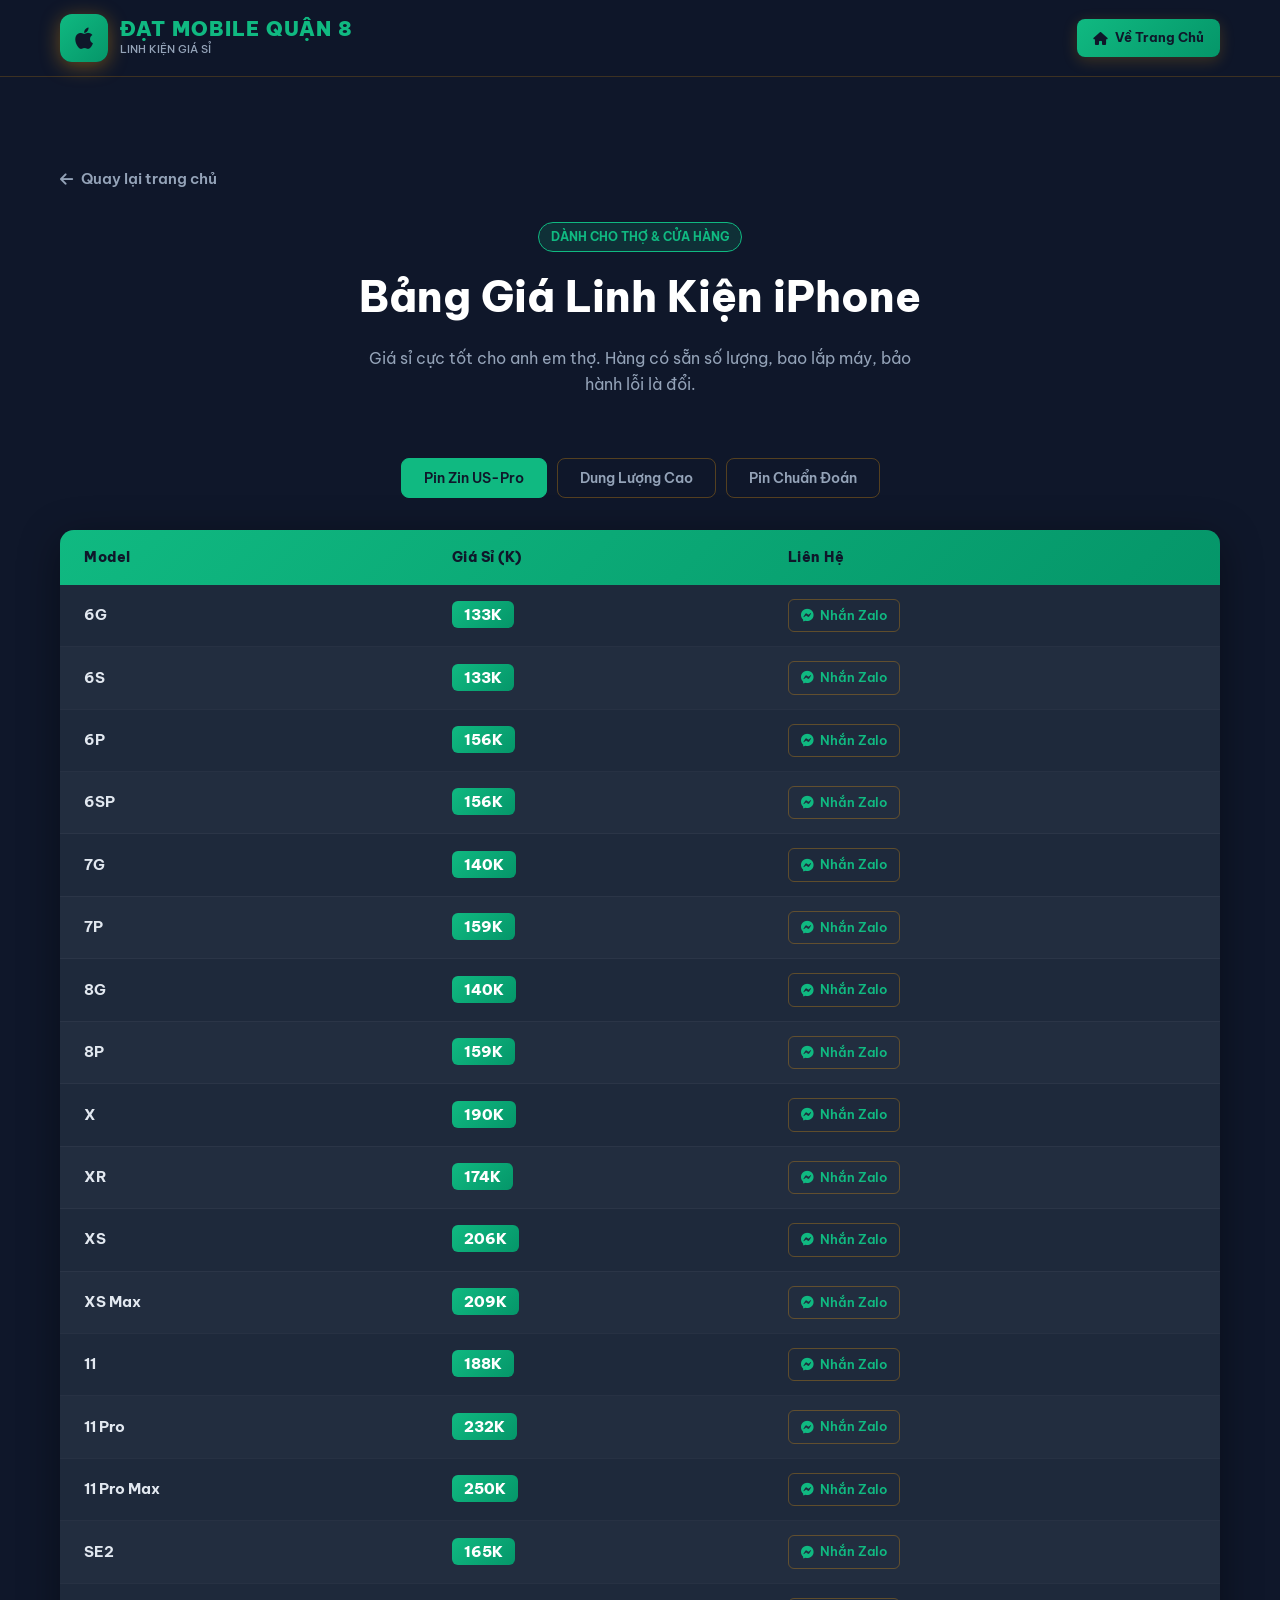
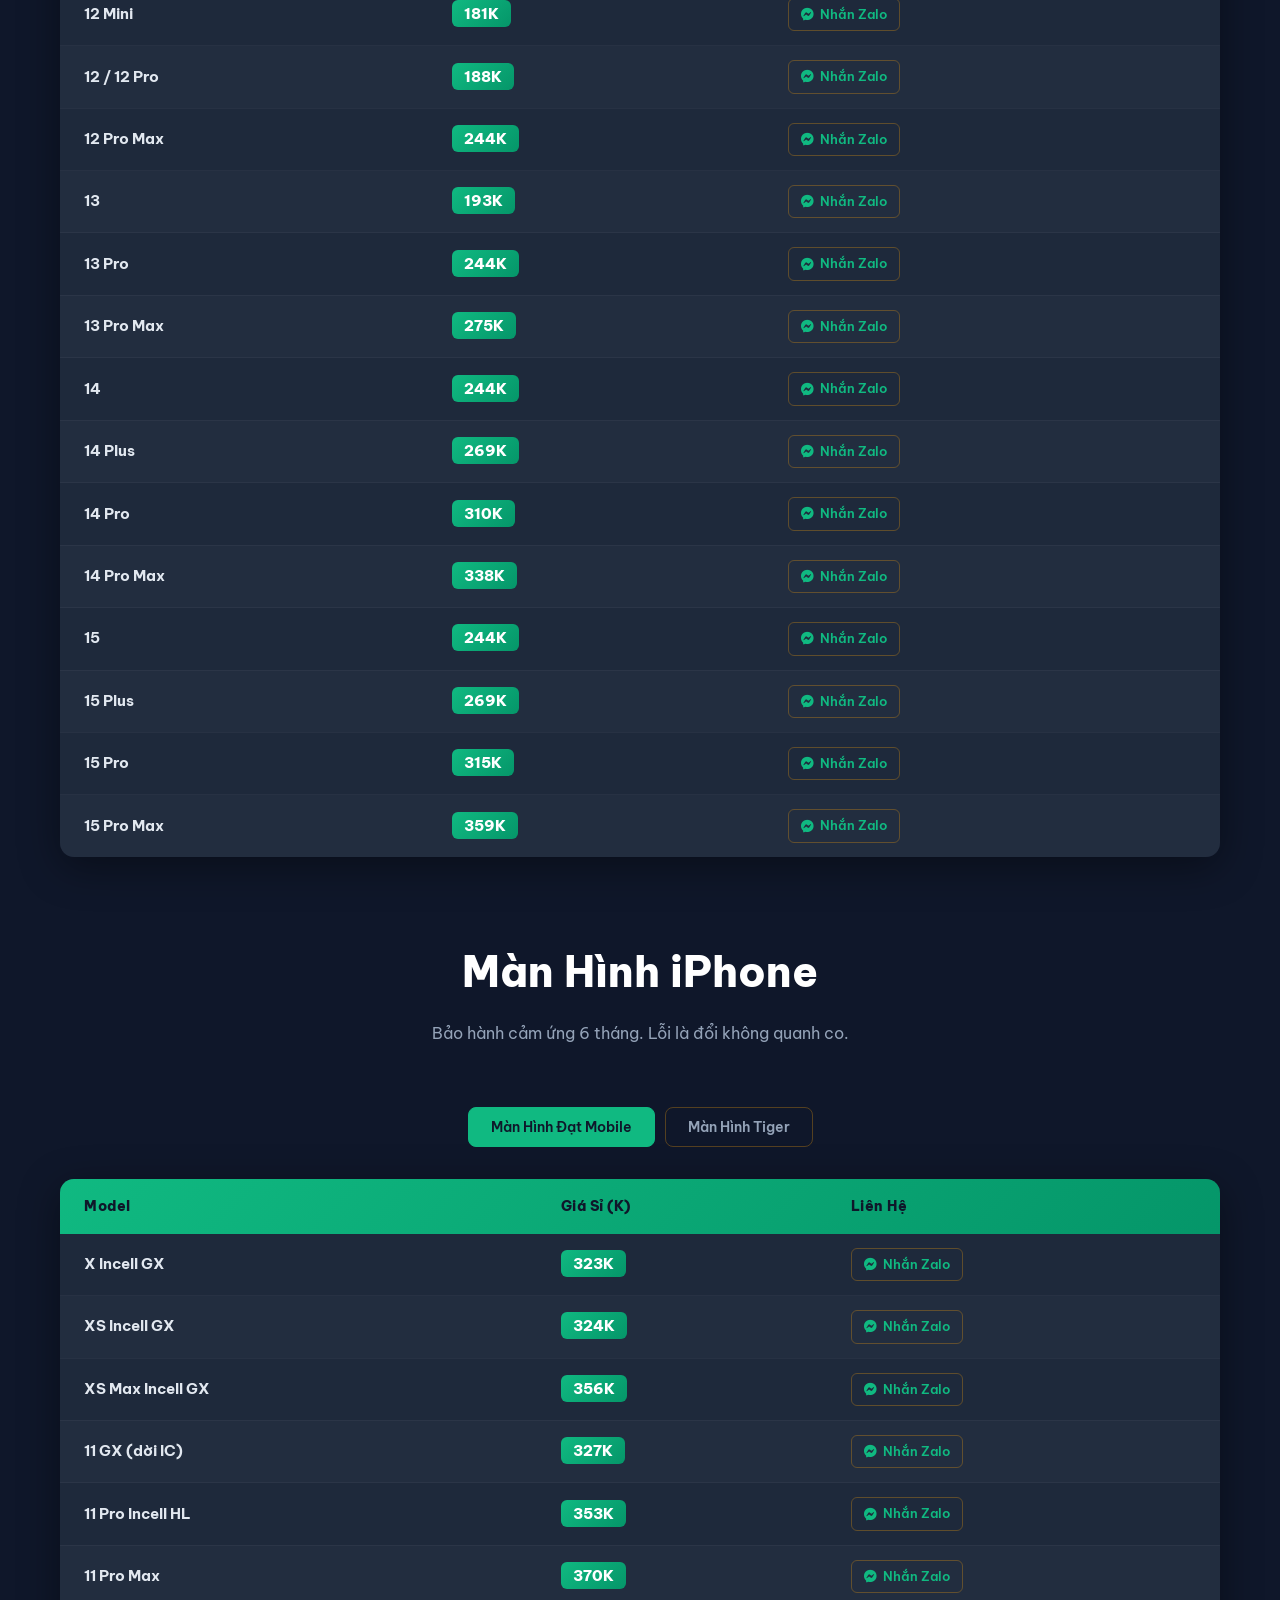
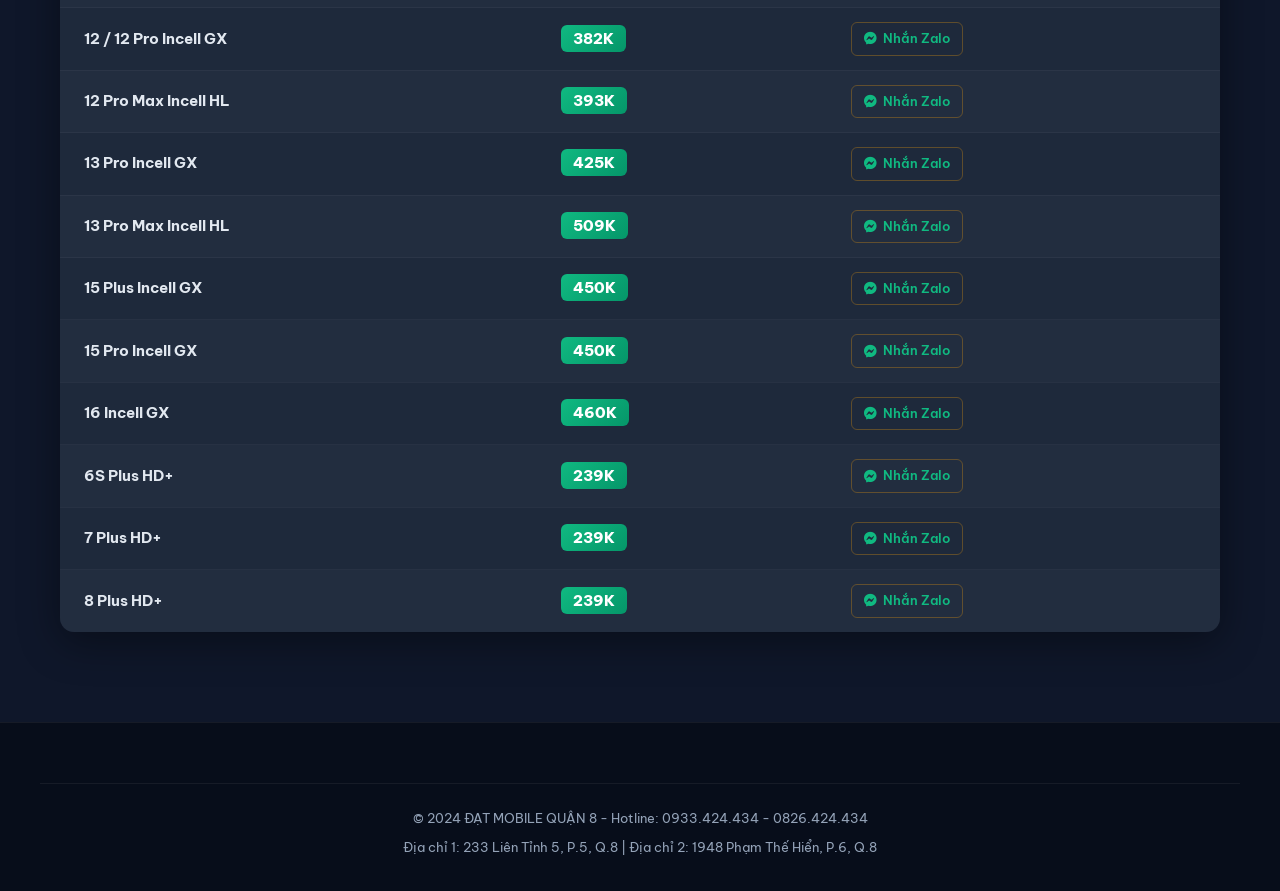
==== commit faef879a: "Add files via upload" ====
--- a/linh-kien.html
+++ b/linh-kien.html
@@ -21,7 +21,7 @@
       <a href="index.html" class="logo">
         <div class="logo-icon"><i class="fab fa-apple"></i></div>
         <div class="logo-text">
-          <span class="logo-main">ĐẠT MOBILE Quận 8</span>
+          <span class="logo-main">ĐẠT MOBILE QUẬN 8</span>
           <span class="logo-sub">LINH KIỆN GIÁ SỈ</span>
         </div>
       </a>
@@ -117,7 +117,7 @@
 
   <footer class="footer">
     <div class="container footer-bottom">
-      <p>© 2024 Đạt Mobile Quận 8 - Hotline: 0933.424.434 - 0826.424.434</p>
+      <p>© 2024 ĐẠT MOBILE QUẬN 8 - Hotline: 0933.424.434 - 0826.424.434</p>
       <p>Địa chỉ 1: 233 Liên Tỉnh 5, P.5, Q.8 | Địa chỉ 2: 1948 Phạm Thế Hiển, P.6, Q.8</p>
     </div>
   </footer>
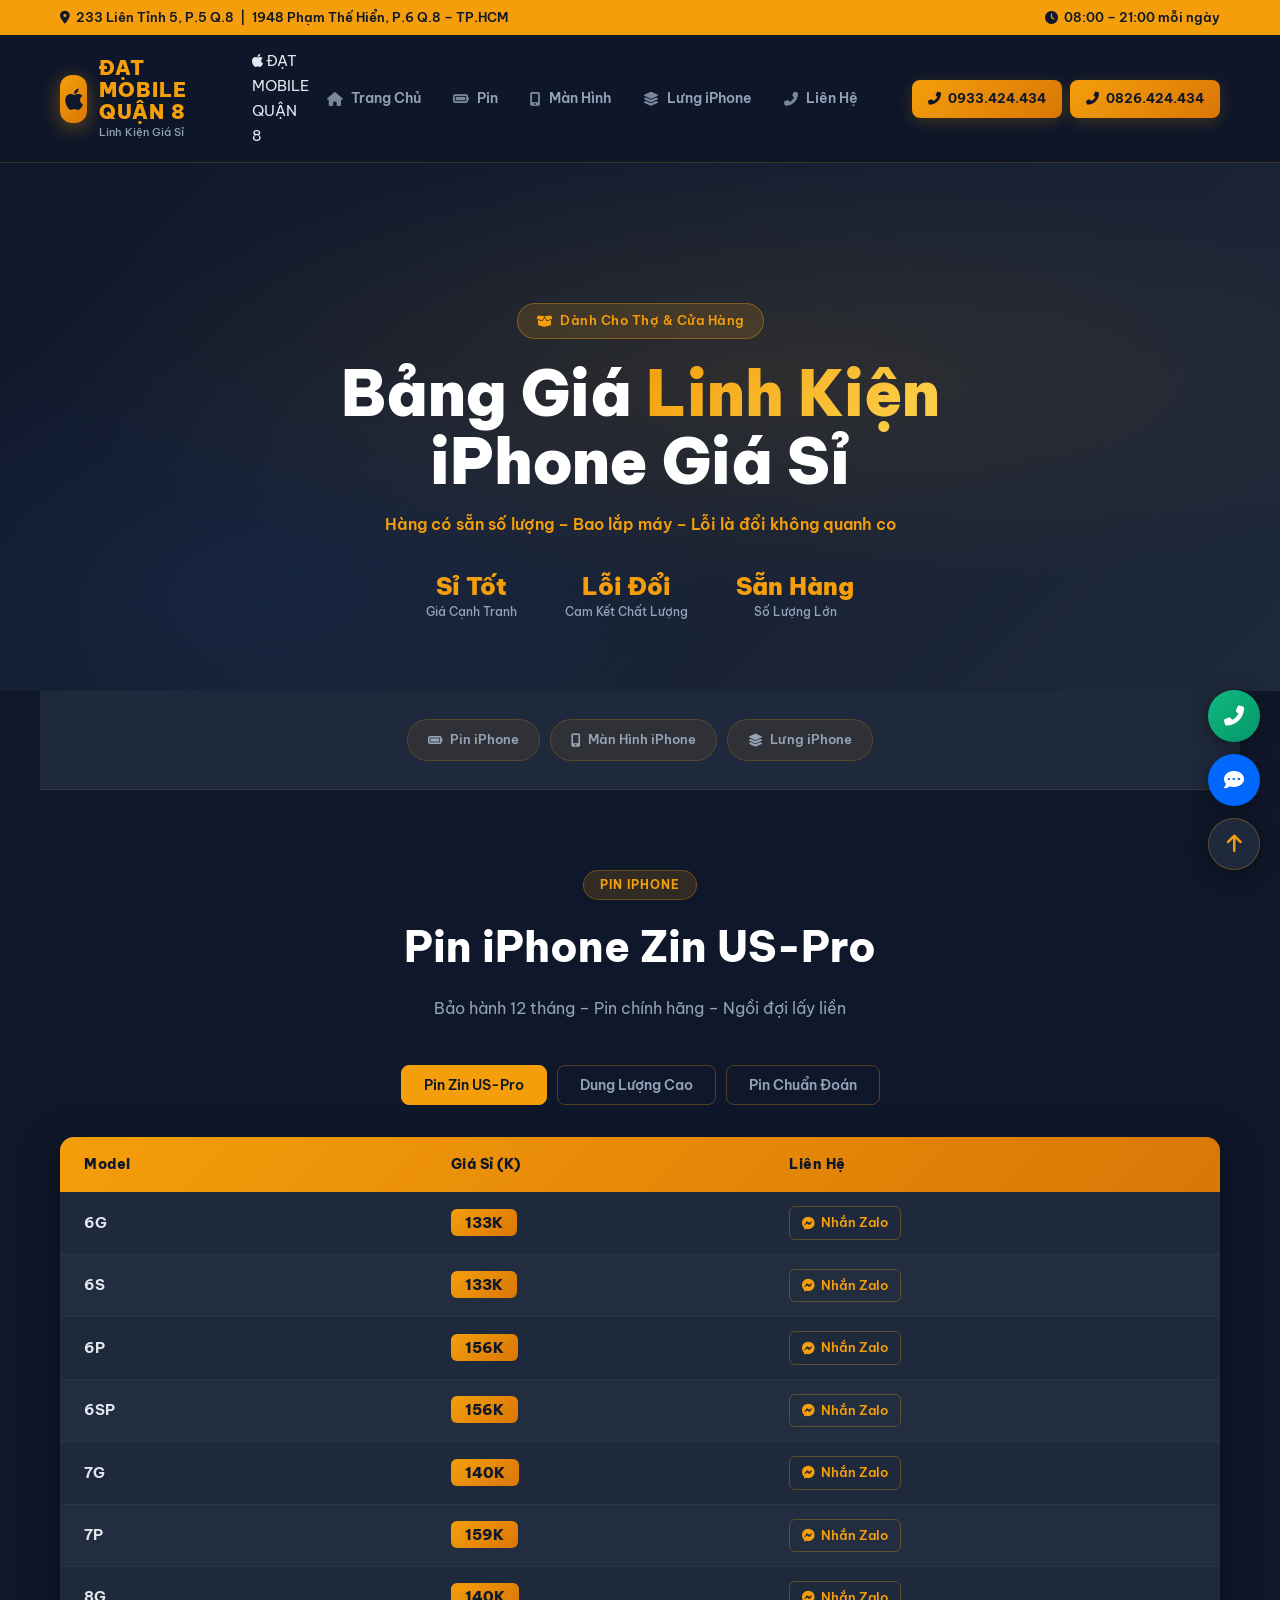
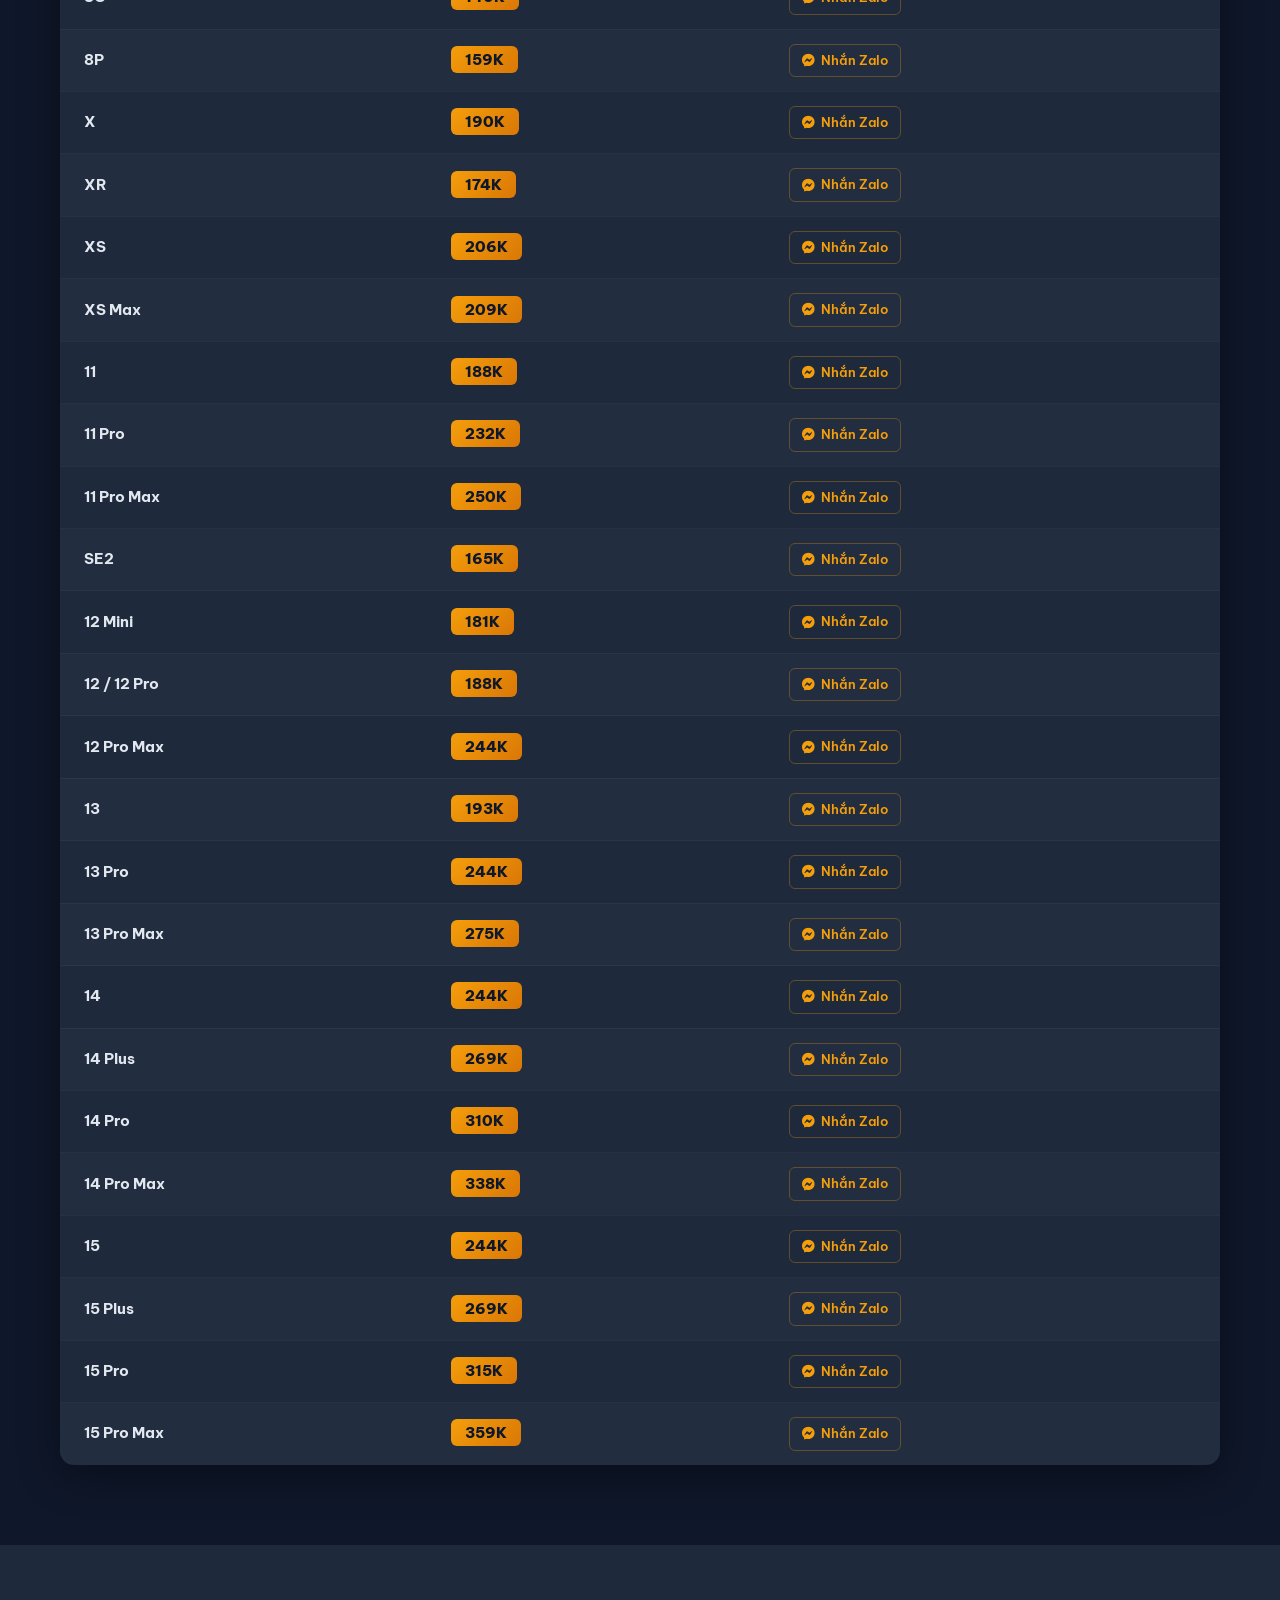
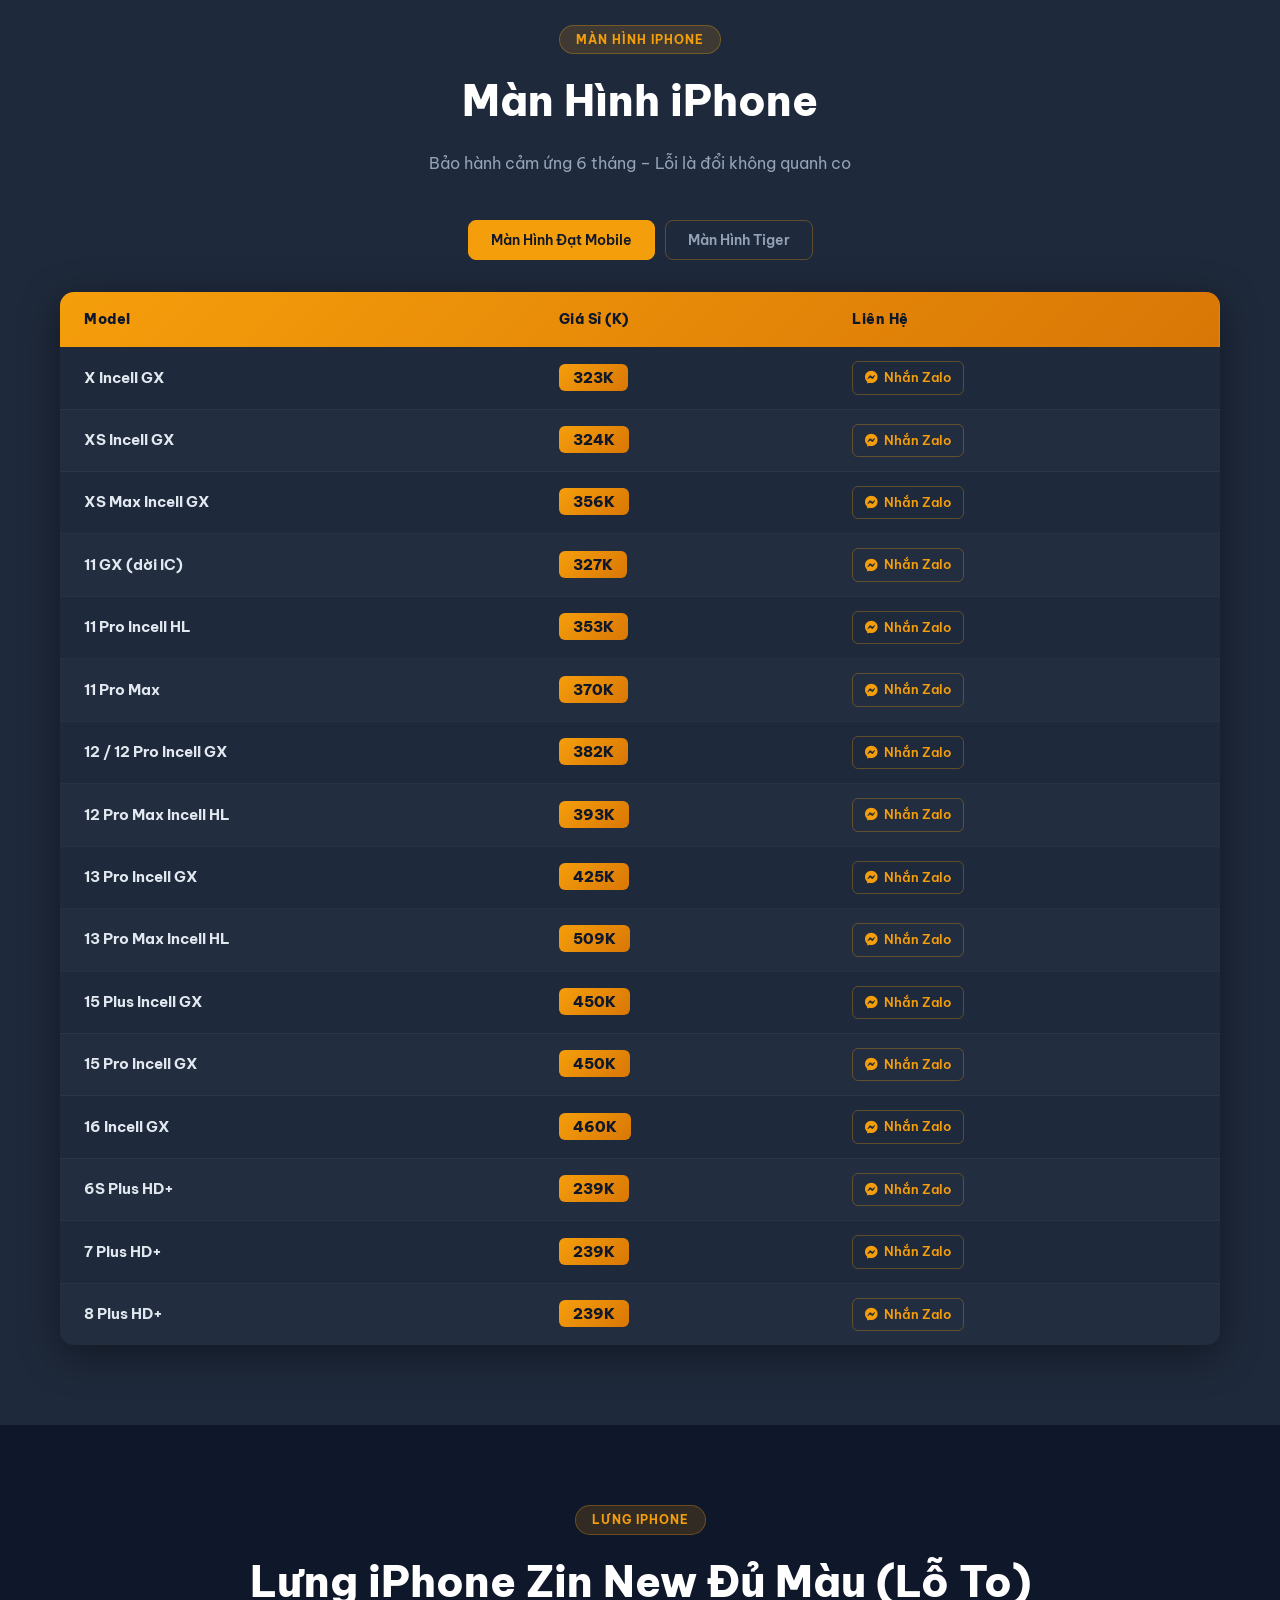
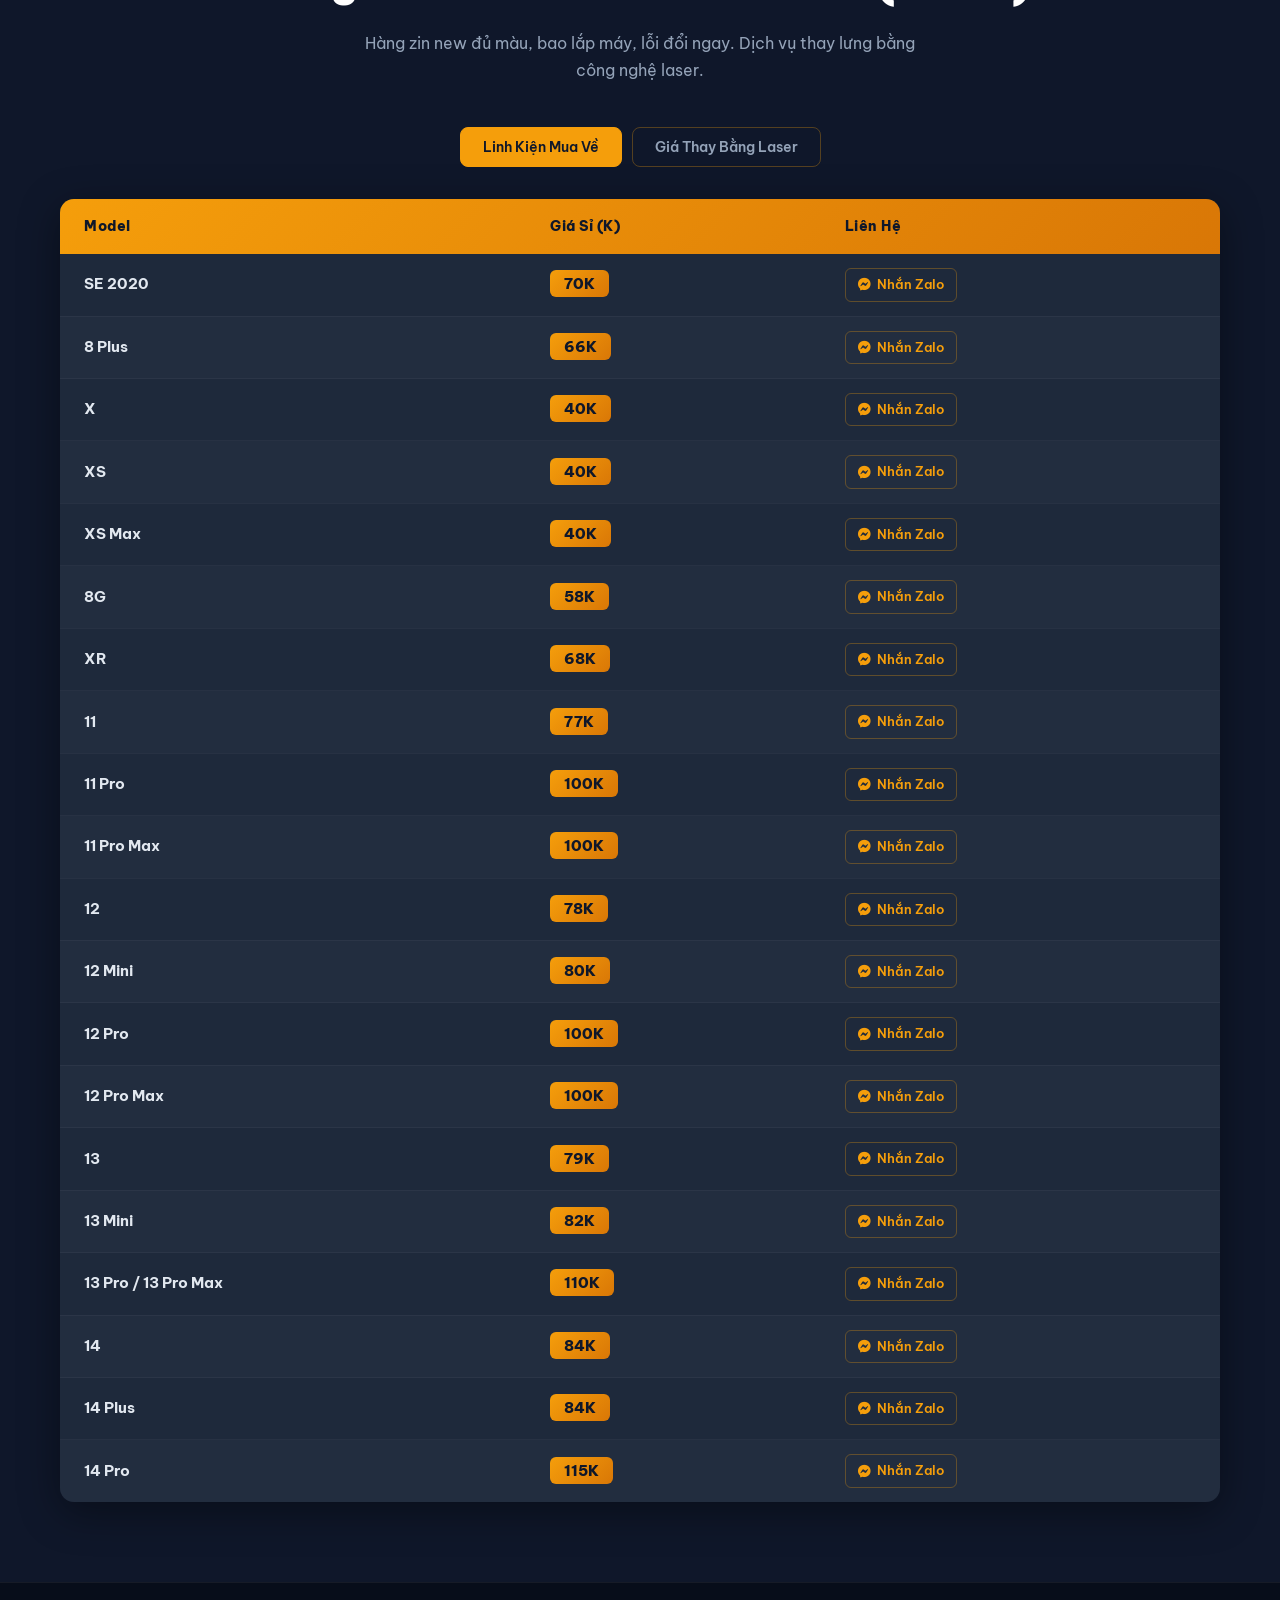
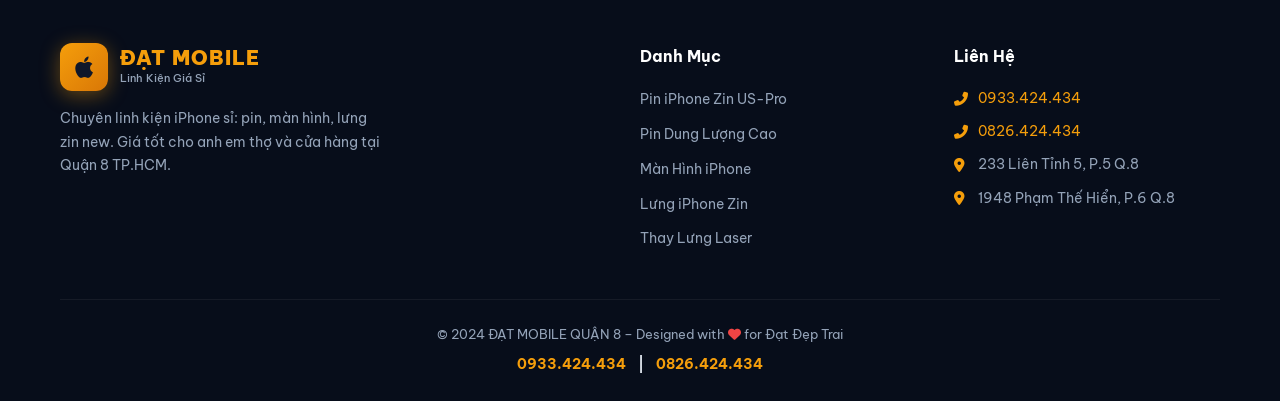
==== commit 97336edc: "Add files via upload" ====
--- a/linh-kien.html
+++ b/linh-kien.html
@@ -1,58 +1,186 @@
 <!DOCTYPE html>
 <html lang="vi">
+
 <head>
-  <meta charset="UTF-8">
-  <meta name="viewport" content="width=device-width, initial-scale=1.0">
-  <title>Bảng Giá Linh Kiện - Đạt Mobile</title>
-  <link rel="stylesheet" href="https://cdnjs.cloudflare.com/ajax/libs/font-awesome/6.4.0/css/all.min.css">
-  <link href="https://fonts.googleapis.com/css2?family=Be+Vietnam+Pro:wght@400;500;600;700;800;900&display=swap" rel="stylesheet">
-  <link rel="stylesheet" href="style.css">
+  <meta charset="UTF-8" />
+  <meta name="viewport" content="width=device-width, initial-scale=1.0" />
+  <title>Linh Kiện Giá Sỉ - Đạt Mobile Quận 8</title>
+  <meta name="description" content="Bảng giá linh kiện iPhone sỉ: pin, màn hình, lưng zin new. Giá tốt cho anh em thợ và cửa hàng tại Quận 8 TP.HCM." />
+  <link rel="stylesheet" href="style.css" />
+  <link rel="preconnect" href="https://fonts.googleapis.com" />
+  <link rel="preconnect" href="https://fonts.gstatic.com" crossorigin />
+  <link href="https://fonts.googleapis.com/css2?family=Be+Vietnam+Pro:wght@300;400;500;600;700;800;900&display=swap" rel="stylesheet" />
+  <link rel="stylesheet" href="https://cdnjs.cloudflare.com/ajax/libs/font-awesome/6.5.0/css/all.min.css" />
   <style>
-    :root { --primary: #10b981; --primary-dark: #059669; } /* Green theme for wholesale */
-    .wholesale-badge { background: rgba(16, 185, 129, 0.15); border: 1px solid var(--primary); color: var(--primary); padding: 4px 12px; border-radius: 50px; font-size: 12px; font-weight: 700; margin-bottom: 10px; display: inline-block; }
-    .price-badge-wholesale { background: linear-gradient(135deg, var(--primary), var(--primary-dark)); color: white; padding: 4px 12px; border-radius: 6px; font-weight: 800; font-size: 15px; }
-    .back-btn { display: inline-flex; align-items: center; gap: 8px; color: var(--text-muted); text-decoration: none; font-weight: 600; transition: var(--transition); margin-bottom: 30px; }
-    .back-btn:hover { color: var(--primary); transform: translateX(-5px); }
+    /* Page hero banner for linh kien - dùng màu vàng như trang chủ */
+    .lk-hero {
+      background:
+        radial-gradient(ellipse 80% 60% at 60% 40%, rgba(245,158,11,0.10) 0%, transparent 70%),
+        radial-gradient(ellipse 60% 80% at 20% 80%, rgba(59,130,246,0.08) 0%, transparent 60%),
+        linear-gradient(135deg, #0f172a 0%, #1e293b 100%);
+      padding: 140px 0 70px;
+      text-align: center;
+      position: relative;
+      overflow: hidden;
+    }
+    .lk-hero::before {
+      content: '';
+      position: absolute; inset: 0;
+      background: url('https://images.unsplash.com/photo-1592750475338-74b7b21085ab?w=1920&q=80') center/cover no-repeat;
+      opacity: 0.05;
+    }
+    .lk-hero-content { position: relative; z-index: 1; }
+    .lk-hero-badge {
+      display: inline-flex; align-items: center; gap: 8px;
+      background: rgba(245,158,11,0.15); border: 1px solid rgba(245,158,11,0.35);
+      color: var(--primary); padding: 6px 18px; border-radius: 50px;
+      font-size: 13px; font-weight: 600; margin-bottom: 20px; letter-spacing: 0.5px;
+    }
+    .lk-hero h1 {
+      font-size: clamp(32px, 6vw, 62px);
+      font-weight: 900; color: var(--white);
+      line-height: 1.1; margin-bottom: 16px;
+    }
+    .lk-hero h1 span {
+      background: linear-gradient(135deg, var(--primary), var(--primary-light));
+      -webkit-background-clip: text; -webkit-text-fill-color: transparent; background-clip: text;
+    }
+    .lk-hero p { color: var(--primary); font-size: 16px; font-weight: 600; max-width: 580px; margin: 0 auto 36px; }
+    .lk-hero-stats { display: flex; justify-content: center; gap: 48px; flex-wrap: wrap; }
+    .lk-hero-stats .stat { text-align: center; }
+    .lk-hero-stats .stat-num { display: block; font-size: 24px; font-weight: 900; color: var(--primary); line-height: 1; }
+    .lk-hero-stats .stat-label { font-size: 12px; color: var(--text-muted); font-weight: 500; margin-top: 4px; }
+
+    /* Sections */
+    .lk-section { padding: 80px 0; scroll-margin-top: 80px; }
+    .lk-section.bg-alt { background: var(--dark2); }
+    .lk-section-header { text-align: center; margin-bottom: 44px; }
+    .lk-section-tag {
+      display: inline-block;
+      background: rgba(245,158,11,0.15); border: 1px solid rgba(245,158,11,0.3);
+      color: var(--primary);
+      padding: 4px 16px; border-radius: 50px; font-size: 12px; font-weight: 700;
+      letter-spacing: 1px; text-transform: uppercase; margin-bottom: 12px;
+    }
+
+    /* Price badges */
+    .price-badge-wholesale {
+      background: linear-gradient(135deg, var(--primary), var(--primary-dark));
+      color: var(--dark); padding: 4px 14px; border-radius: 6px;
+      font-weight: 800; font-size: 15px;
+    }
+    .price-badge-laser {
+      background: linear-gradient(135deg, #10b981, #059669);
+      color: white; padding: 4px 14px; border-radius: 6px;
+      font-weight: 800; font-size: 15px;
+    }
+
+    /* Quick nav pills */
+    .lk-quick-nav {
+      display: flex; gap: 10px; flex-wrap: wrap;
+      justify-content: center; padding: 28px 0;
+      background: var(--dark2);
+      border-bottom: 1px solid rgba(245,158,11,0.12);
+    }
+    .lk-quick-nav a {
+      display: inline-flex; align-items: center; gap: 7px;
+      background: rgba(245,158,11,0.08); border: 1px solid rgba(245,158,11,0.2);
+      color: var(--text-muted); padding: 9px 20px; border-radius: 50px;
+      font-size: 13px; font-weight: 600; text-decoration: none;
+      transition: var(--transition);
+    }
+    .lk-quick-nav a:hover, .lk-quick-nav a.active {
+      background: rgba(245,158,11,0.15); border-color: var(--primary);
+      color: var(--primary);
+    }
+    .lk-quick-nav a i { font-size: 13px; }
   </style>
 </head>
+
 <body>
-  <header class="header">
+
+  <!-- TOP BAR -->
+  <div class="topbar">
+    <div class="container topbar-inner">
+      <span><i class="fas fa-map-marker-alt"></i> 233 Liên Tỉnh 5, P.5 Q.8 &nbsp;|&nbsp; 1948 Phạm Thế Hiển, P.6 Q.8 – TP.HCM</span>
+      <span><i class="fas fa-clock"></i> 08:00 – 21:00 mỗi ngày</span>
+    </div>
+  </div>
+
+  <!-- HEADER -->
+  <header class="header" id="header">
     <div class="container header-inner">
       <a href="index.html" class="logo">
         <div class="logo-icon"><i class="fab fa-apple"></i></div>
         <div class="logo-text">
           <span class="logo-main">ĐẠT MOBILE QUẬN 8</span>
-          <span class="logo-sub">LINH KIỆN GIÁ SỈ</span>
+          <span class="logo-sub">Linh Kiện Giá Sỉ</span>
         </div>
       </a>
-      <a href="index.html" class="btn-call"><i class="fas fa-home"></i> Về Trang Chủ</a>
+
+      <nav class="nav" id="nav">
+        <div class="nav-header-mobile">
+          <i class="fab fa-apple"></i> <span>ĐẠT MOBILE QUẬN 8</span>
+        </div>
+        <a href="index.html" class="nav-link"><i class="fas fa-home"></i> Trang Chủ</a>
+        <a href="#pin" class="nav-link"><i class="fas fa-battery-full"></i> Pin</a>
+        <a href="#man-hinh" class="nav-link"><i class="fas fa-mobile-alt"></i> Màn Hình</a>
+        <a href="#lung-iphone" class="nav-link"><i class="fas fa-layer-group"></i> Lưng iPhone</a>
+        <a href="index.html#contact" class="nav-link"><i class="fas fa-phone-alt"></i> Liên Hệ</a>
+      </nav>
+      <div class="nav-overlay" id="navOverlay"></div>
+
+      <div class="header-cta">
+        <div class="header-phones">
+          <a href="tel:0933424434" class="btn-call"><i class="fas fa-phone-alt"></i> 0933.424.434</a>
+          <a href="tel:0826424434" class="btn-call"><i class="fas fa-phone-alt"></i> 0826.424.434</a>
+        </div>
+        <button class="hamburger" id="hamburger" aria-label="Menu"><i class="fas fa-bars"></i></button>
+      </div>
     </div>
   </header>
 
-  <section class="section">
+  <!-- PAGE HERO -->
+  <section class="lk-hero">
+    <div class="container lk-hero-content">
+      <div class="lk-hero-badge"><i class="fas fa-box-open"></i> Dành Cho Thợ & Cửa Hàng</div>
+      <h1>Bảng Giá <span>Linh Kiện</span><br>iPhone Giá Sỉ</h1>
+      <p>Hàng có sẵn số lượng – Bao lắp máy – Lỗi là đổi không quanh co</p>
+      <div class="lk-hero-stats">
+        <div class="stat"><span class="stat-num">Sỉ Tốt</span><span class="stat-label">Giá Cạnh Tranh</span></div>
+        <div class="stat"><span class="stat-num">Lỗi Đổi</span><span class="stat-label">Cam Kết Chất Lượng</span></div>
+        <div class="stat"><span class="stat-num">Sẵn Hàng</span><span class="stat-label">Số Lượng Lớn</span></div>
+      </div>
+    </div>
+  </section>
+
+  <!-- QUICK NAV -->
+  <div class="lk-quick-nav container">
+    <a href="#pin"><i class="fas fa-battery-full"></i> Pin iPhone</a>
+    <a href="#man-hinh"><i class="fas fa-mobile-alt"></i> Màn Hình iPhone</a>
+    <a href="#lung-iphone"><i class="fas fa-layer-group"></i> Lưng iPhone</a>
+  </div>
+
+  <!-- ===== PIN SECTION ===== -->
+  <section class="section lk-section" id="pin">
     <div class="container">
-      <a href="index.html" class="back-btn"><i class="fas fa-arrow-left"></i> Quay lại trang chủ</a>
-      
-      <div class="section-header">
-        <span class="wholesale-badge">DÀNH CHO THỢ & CỬA HÀNG</span>
-        <h2 class="section-title">Bảng Giá Linh Kiện iPhone</h2>
-        <p class="section-desc">Giá sỉ cực tốt cho anh em thợ. Hàng có sẵn số lượng, bao lắp máy, bảo hành lỗi là đổi.</p>
-      </div>
-
-      <!-- PIN TABS -->
+      <div class="section-header lk-section-header">
+        <span class="lk-section-tag">Pin iPhone</span>
+        <h2 class="section-title">Pin iPhone Zin US-Pro</h2>
+        <p class="section-desc">Bảo hành 12 tháng – Pin chính hãng – Ngồi đợi lấy liền</p>
+      </div>
+
       <div class="price-tabs">
-        <button class="tab-btn active" onclick="showWholesaleTab('pin-standard')">Pin Zin US-Pro</button>
-        <button class="tab-btn" onclick="showWholesaleTab('pin-cao')">Dung Lượng Cao</button>
-        <button class="tab-btn" onclick="showWholesaleTab('pin-chan-doan')">Pin Chuẩn Đoán</button>
+        <button class="tab-btn active" onclick="showTab('pin-standard')">Pin Zin US-Pro</button>
+        <button class="tab-btn" onclick="showTab('pin-cao')">Dung Lượng Cao</button>
+        <button class="tab-btn" onclick="showTab('pin-chan-doan')">Pin Chuẩn Đoán</button>
       </div>
 
       <div id="pin-standard" class="tab-content active">
         <div class="price-table-wrap">
           <table class="price-table">
-            <thead>
-              <tr><th>Model</th><th>Giá Sỉ (K)</th><th>Liên Hệ</th></tr>
-            </thead>
-            <tbody id="pinStandardWholesale"></tbody>
+            <thead><tr><th>Model</th><th>Giá Sỉ (K)</th><th>Liên Hệ</th></tr></thead>
+            <tbody id="pinStdBody"></tbody>
           </table>
         </div>
       </div>
@@ -60,10 +188,8 @@
       <div id="pin-cao" class="tab-content">
         <div class="price-table-wrap">
           <table class="price-table">
-            <thead>
-              <tr><th>Model</th><th>Giá Sỉ (K)</th><th>Liên Hệ</th></tr>
-            </thead>
-            <tbody id="pinCaoWholesale"></tbody>
+            <thead><tr><th>Model</th><th>Giá Sỉ (K)</th><th>Liên Hệ</th></tr></thead>
+            <tbody id="pinCaoBody"></tbody>
           </table>
         </div>
       </div>
@@ -71,32 +197,33 @@
       <div id="pin-chan-doan" class="tab-content">
         <div class="price-table-wrap">
           <table class="price-table">
-            <thead>
-              <tr><th>Model</th><th>Giá Sỉ (K)</th><th>Liên Hệ</th></tr>
-            </thead>
-            <tbody id="pinChanDoanWholesale"></tbody>
-          </table>
-        </div>
-      </div>
-
-      <!-- SCREEN TABS -->
-      <div class="section-header" style="margin-top: 80px;">
+            <thead><tr><th>Model</th><th>Giá Sỉ (K)</th><th>Liên Hệ</th></tr></thead>
+            <tbody id="pinDiagBody"></tbody>
+          </table>
+        </div>
+      </div>
+    </div>
+  </section>
+
+  <!-- ===== MAN HINH SECTION ===== -->
+  <section class="section lk-section bg-alt" id="man-hinh">
+    <div class="container">
+      <div class="section-header lk-section-header">
+        <span class="lk-section-tag">Màn Hình iPhone</span>
         <h2 class="section-title">Màn Hình iPhone</h2>
-        <p class="section-desc">Bảo hành cảm ứng 6 tháng. Lỗi là đổi không quanh co.</p>
+        <p class="section-desc">Bảo hành cảm ứng 6 tháng – Lỗi là đổi không quanh co</p>
       </div>
 
       <div class="price-tabs">
-        <button class="tab-btn active" onclick="showWholesaleTab('man-dat')">Màn Hình Đạt Mobile</button>
-        <button class="tab-btn" onclick="showWholesaleTab('man-tiger')">Màn Hình Tiger</button>
+        <button class="tab-btn active" onclick="showTab('man-dat')">Màn Hình Đạt Mobile</button>
+        <button class="tab-btn" onclick="showTab('man-tiger')">Màn Hình Tiger</button>
       </div>
 
       <div id="man-dat" class="tab-content active">
         <div class="price-table-wrap">
           <table class="price-table">
-            <thead>
-              <tr><th>Model</th><th>Giá Sỉ (K)</th><th>Liên Hệ</th></tr>
-            </thead>
-            <tbody id="manDatWholesale"></tbody>
+            <thead><tr><th>Model</th><th>Giá Sỉ (K)</th><th>Liên Hệ</th></tr></thead>
+            <tbody id="manDatBody"></tbody>
           </table>
         </div>
       </div>
@@ -104,25 +231,95 @@
       <div id="man-tiger" class="tab-content">
         <div class="price-table-wrap">
           <table class="price-table">
-            <thead>
-              <tr><th>Model</th><th>Giá Sỉ (K)</th><th>Liên Hệ</th></tr>
-            </thead>
-            <tbody id="manTigerWholesale"></tbody>
-          </table>
-        </div>
-      </div>
-
+            <thead><tr><th>Model</th><th>Giá Sỉ (K)</th><th>Liên Hệ</th></tr></thead>
+            <tbody id="manTigerBody"></tbody>
+          </table>
+        </div>
+      </div>
     </div>
   </section>
 
+  <!-- ===== LUNG IPHONE SECTION ===== -->
+  <section class="section lk-section" id="lung-iphone">
+    <div class="container">
+      <div class="section-header lk-section-header">
+        <span class="lk-section-tag">Lưng iPhone</span>
+        <h2 class="section-title">Lưng iPhone Zin New Đủ Màu (Lỗ To)</h2>
+        <p class="section-desc">Hàng zin new đủ màu, bao lắp máy, lỗi đổi ngay. Dịch vụ thay lưng bằng công nghệ laser.</p>
+      </div>
+
+      <div class="price-tabs">
+        <button class="tab-btn active" onclick="showTab('lung-linh-kien')">Linh Kiện Mua Về</button>
+        <button class="tab-btn" onclick="showTab('lung-laser')">Giá Thay Bằng Laser</button>
+      </div>
+
+      <div id="lung-linh-kien" class="tab-content active">
+        <div class="price-table-wrap">
+          <table class="price-table">
+            <thead><tr><th>Model</th><th>Giá Sỉ (K)</th><th>Liên Hệ</th></tr></thead>
+            <tbody id="lungLinhKienBody"></tbody>
+          </table>
+        </div>
+      </div>
+
+      <div id="lung-laser" class="tab-content">
+        <div class="price-table-wrap">
+          <table class="price-table">
+            <thead><tr><th>Model</th><th>Giá Thay (K)</th><th>Liên Hệ</th></tr></thead>
+            <tbody id="lungLaserBody"></tbody>
+          </table>
+        </div>
+      </div>
+    </div>
+  </section>
+
+  <!-- FOOTER -->
   <footer class="footer">
-    <div class="container footer-bottom">
-      <p>© 2024 ĐẠT MOBILE QUẬN 8 - Hotline: 0933.424.434 - 0826.424.434</p>
-      <p>Địa chỉ 1: 233 Liên Tỉnh 5, P.5, Q.8 | Địa chỉ 2: 1948 Phạm Thế Hiển, P.6, Q.8</p>
+    <div class="container">
+      <div class="footer-grid">
+        <div class="footer-brand">
+          <a href="index.html" class="logo">
+            <div class="logo-icon"><i class="fab fa-apple"></i></div>
+            <div class="logo-text"><span class="logo-main">ĐẠT MOBILE</span><span class="logo-sub">Linh Kiện Giá Sỉ</span></div>
+          </a>
+          <p>Chuyên linh kiện iPhone sỉ: pin, màn hình, lưng zin new. Giá tốt cho anh em thợ và cửa hàng tại Quận 8 TP.HCM.</p>
+        </div>
+        <div class="footer-links">
+          <h4>Danh Mục</h4>
+          <ul>
+            <li><a href="#pin">Pin iPhone Zin US-Pro</a></li>
+            <li><a href="#pin">Pin Dung Lượng Cao</a></li>
+            <li><a href="#man-hinh">Màn Hình iPhone</a></li>
+            <li><a href="#lung-iphone">Lưng iPhone Zin</a></li>
+            <li><a href="#lung-iphone">Thay Lưng Laser</a></li>
+          </ul>
+        </div>
+        <div class="footer-contact">
+          <h4>Liên Hệ</h4>
+          <p><i class="fas fa-phone-alt"></i> <a href="tel:0933424434">0933.424.434</a></p>
+          <p><i class="fas fa-phone-alt"></i> <a href="tel:0826424434">0826.424.434</a></p>
+          <p><i class="fas fa-map-marker-alt"></i> 233 Liên Tỉnh 5, P.5 Q.8</p>
+          <p><i class="fas fa-map-marker-alt"></i> 1948 Phạm Thế Hiển, P.6 Q.8</p>
+        </div>
+      </div>
+      <div class="footer-bottom">
+        <p>© 2024 ĐẠT MOBILE QUẬN 8 – Designed with <i class="fas fa-heart" style="color:#ef4444"></i> for Đạt Đẹp Trai</p>
+        <div class="footer-phones-bottom">
+          <a href="tel:0933424434">0933.424.434</a> | <a href="tel:0826424434">0826.424.434</a>
+        </div>
+      </div>
     </div>
   </footer>
 
+  <!-- FLOATING BUTTONS -->
+  <div class="float-buttons">
+    <a href="tel:0933424434" class="float-btn float-call" title="Gọi ngay"><i class="fas fa-phone-alt"></i></a>
+    <a href="https://zalo.me/0933424434" target="_blank" class="float-btn float-zalo" title="Zalo"><i class="fas fa-comment-dots"></i></a>
+    <a href="#" class="float-btn float-top" title="Lên đầu trang" id="backToTop"><i class="fas fa-arrow-up"></i></a>
+  </div>
+
   <script>
+    // ===== DATA =====
     const pinStd = [
       ["6G", 133], ["6S", 133], ["6P", 156], ["6SP", 156],
       ["7G", 140], ["7P", 159], ["8G", 140], ["8P", 159],
@@ -162,34 +359,104 @@
       ["14 Pro Max HD+ 120Hz", 520], ["14 Plus HD+", 470]
     ];
 
-    function render(id, data) {
+    const lungLinhKien = [
+      ["SE 2020", 70], ["8 Plus", 66], ["X", 40], ["XS", 40], ["XS Max", 40],
+      ["8G", 58], ["XR", 68], ["11", 77], ["11 Pro", 100], ["11 Pro Max", 100],
+      ["12", 78], ["12 Mini", 80], ["12 Pro", 100], ["12 Pro Max", 100],
+      ["13", 79], ["13 Mini", 82], ["13 Pro / 13 Pro Max", 110],
+      ["14", 84], ["14 Plus", 84], ["14 Pro", 115]
+    ];
+
+    const lungLaser = [
+      ["SE 2020", 300], ["8 Plus", 300], ["X", 350], ["XS", 350], ["XS Max", 400],
+      ["8G", 300], ["XR", 350], ["11", 400], ["11 Pro", 450], ["11 Pro Max", 450],
+      ["12", 450], ["12 Mini", 450], ["12 Pro", 500], ["12 Pro Max", 550],
+      ["13", 500], ["13 Mini", 450], ["13 Pro", 550], ["13 Pro Max", 600],
+      ["14", 600], ["14 Plus", 650], ["14 Pro", 650], ["14 Pro Max", 700],
+      ["15", 600], ["15 Plus", 650], ["15 Pro", 700], ["15 Pro Max", 800],
+      ["16", 700], ["16 Pro", 750], ["16 Pro Max", 900],
+      ["17", 800], ["17 Pro", 900], ["17 Pro Max", 900]
+    ];
+
+    // ===== RENDER =====
+    function render(id, data, badgeClass = 'price-badge-wholesale') {
       document.getElementById(id).innerHTML = data.map(([n, p]) => `
         <tr>
           <td><strong>${n}</strong></td>
-          <td><span class="price-badge-wholesale">${p}${typeof p === 'number' ? 'K' : ''}</span></td>
+          <td><span class="${badgeClass}">${p}${typeof p === 'number' ? 'K' : ''}</span></td>
           <td><a href="https://zalo.me/0933424434" target="_blank" class="contact-quick-btn"><i class="fab fa-facebook-messenger"></i> Nhắn Zalo</a></td>
         </tr>
       `).join('');
     }
 
-    function showWholesaleTab(id) {
+    render('pinStdBody', pinStd);
+    render('pinCaoBody', pinHigh);
+    render('pinDiagBody', pinDiag);
+    render('manDatBody', manD);
+    render('manTigerBody', manT);
+    render('lungLinhKienBody', lungLinhKien);
+    render('lungLaserBody', lungLaser, 'price-badge-laser');
+
+    // ===== TABS =====
+    function showTab(id) {
       const target = document.getElementById(id);
-      const parent = target.parentElement;
-      parent.querySelectorAll('.tab-content').forEach(c => c.classList.remove('active'));
+      // Deactivate all tabs in same group
+      const section = target.closest('.lk-section, .section');
+      section.querySelectorAll('.tab-content').forEach(c => c.classList.remove('active'));
       target.classList.add('active');
-      
-      const btnGroup = target.previousElementSibling.classList.contains('price-tabs') ? target.previousElementSibling : target.previousElementSibling.previousElementSibling;
-      btnGroup.querySelectorAll('.tab-btn').forEach(b => {
-        if (b.getAttribute('onclick').includes(id)) b.classList.add('active');
-        else b.classList.remove('active');
+      section.querySelectorAll('.tab-btn').forEach(b => {
+        b.classList.toggle('active', b.getAttribute('onclick').includes(`'${id}'`));
       });
     }
 
-    render('pinStandardWholesale', pinStd);
-    render('pinCaoWholesale', pinHigh);
-    render('pinChanDoanWholesale', pinDiag);
-    render('manDatWholesale', manD);
-    render('manTigerWholesale', manT);
+    // ===== HAMBURGER MENU =====
+    const hamburger = document.getElementById('hamburger');
+    const nav = document.getElementById('nav');
+    const navOverlay = document.getElementById('navOverlay');
+
+    function toggleNav() {
+      nav.classList.toggle('open');
+      navOverlay.classList.toggle('active');
+      hamburger.querySelector('i').className = nav.classList.contains('open') ? 'fas fa-times' : 'fas fa-bars';
+    }
+    hamburger.addEventListener('click', toggleNav);
+    navOverlay.addEventListener('click', toggleNav);
+    nav.querySelectorAll('.nav-link').forEach(link => {
+      link.addEventListener('click', () => {
+        if (nav.classList.contains('open')) toggleNav();
+      });
+    });
+
+    // ===== HEADER SCROLL =====
+    const header = document.getElementById('header');
+    window.addEventListener('scroll', () => {
+      header.classList.toggle('scrolled', window.scrollY > 50);
+      document.getElementById('backToTop').style.opacity = window.scrollY > 300 ? '1' : '0';
+    });
+
+    // ===== SMOOTH SCROLL =====
+    document.querySelectorAll('a[href^="#"]').forEach(a => {
+      a.addEventListener('click', e => {
+        const target = document.querySelector(a.getAttribute('href'));
+        if (target) {
+          e.preventDefault();
+          target.scrollIntoView({ behavior: 'smooth' });
+        }
+      });
+    });
+
+    // ===== SCROLLSPY for quick nav =====
+    const sections = ['pin', 'man-hinh', 'lung-iphone'];
+    window.addEventListener('scroll', () => {
+      let current = '';
+      sections.forEach(id => {
+        const el = document.getElementById(id);
+        if (el && window.scrollY >= el.offsetTop - 120) current = id;
+      });
+      document.querySelectorAll('.lk-quick-nav a').forEach(a => {
+        a.classList.toggle('active', a.getAttribute('href') === `#${current}`);
+      });
+    });
   </script>
 </body>
 </html>
--- a/style.css
+++ b/style.css
@@ -166,10 +166,13 @@
   background-clip: text;
 }
 .hero-desc {
-  font-size: 17px;
-  color: var(--text-muted);
+  font-size: 18px;
+  font-weight: 700;
+  color: var(--primary);
   margin-bottom: 36px;
   animation: fadeInUp 0.7s ease 0.2s both;
+  text-shadow: 0 2px 10px rgba(245, 158, 11, 0.3);
+  letter-spacing: 0.5px;
 }
 .hero-actions {
   display: flex; gap: 14px; flex-wrap: wrap;
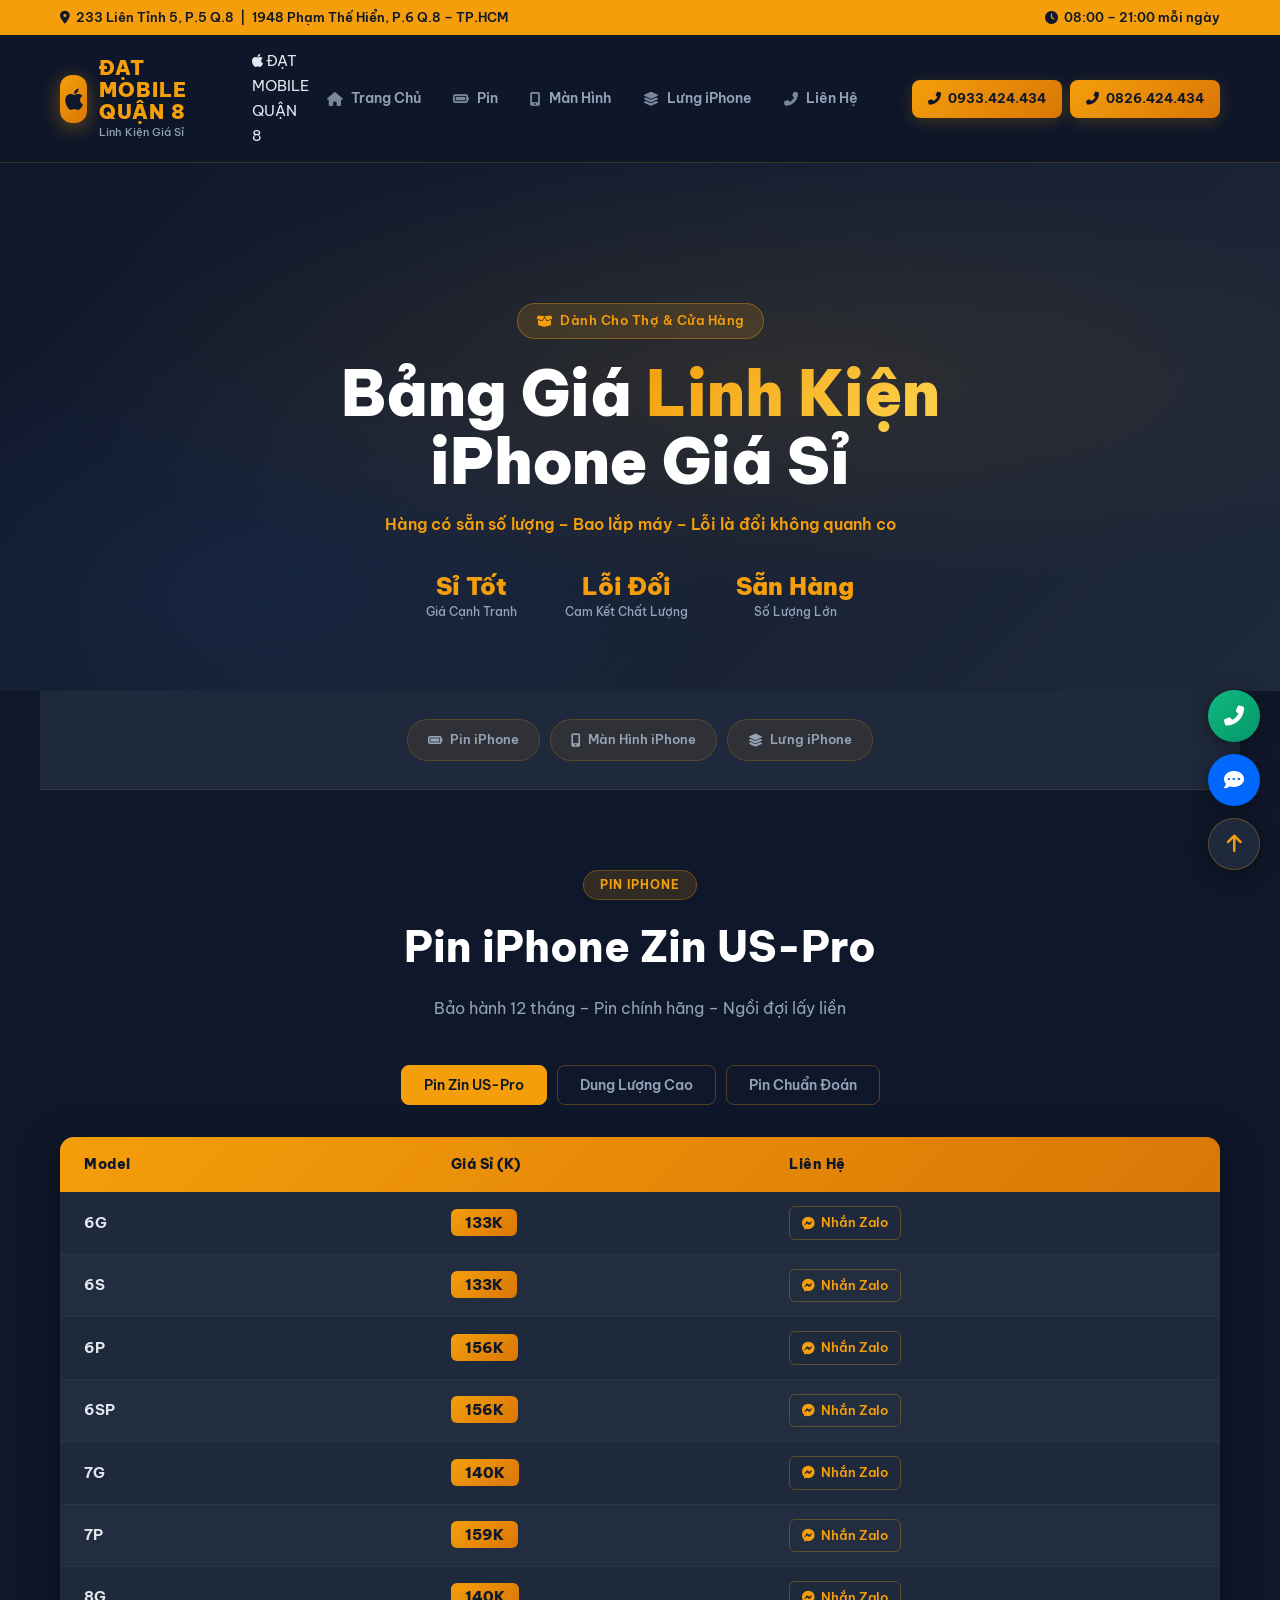
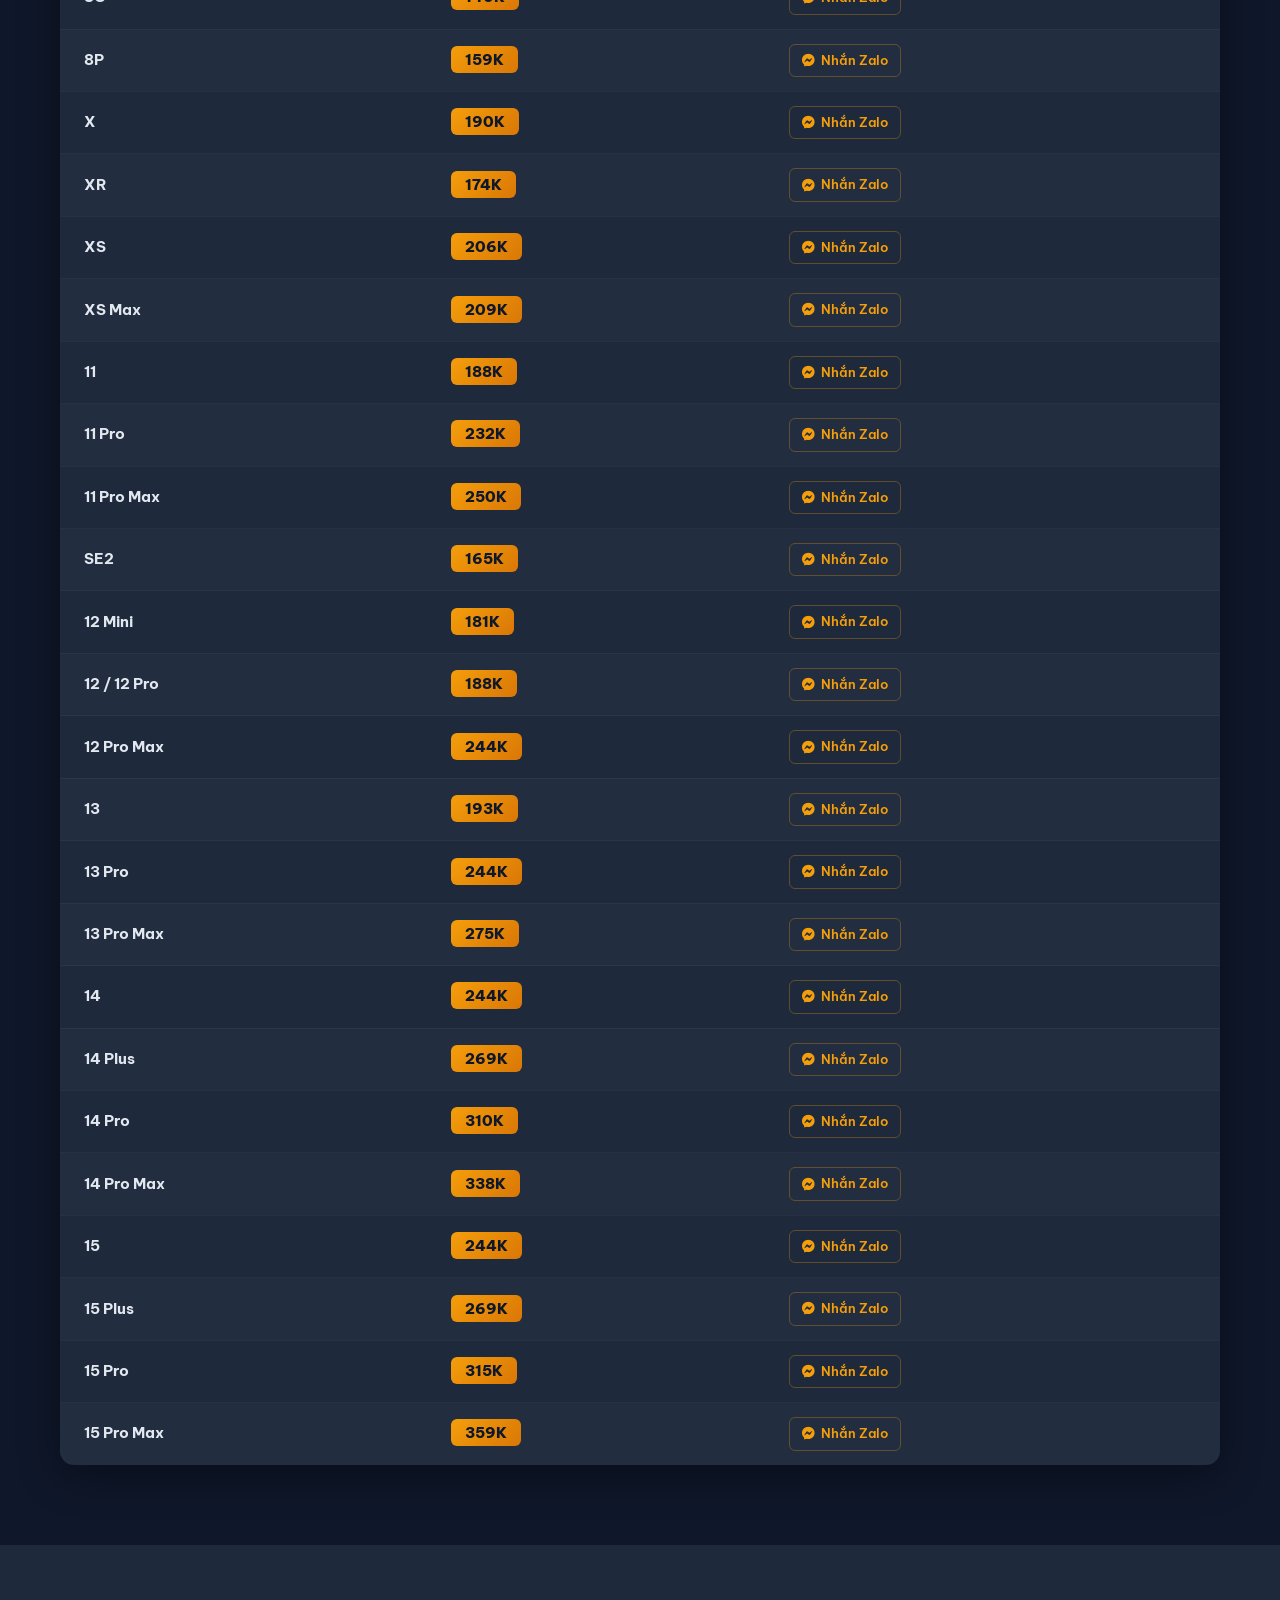
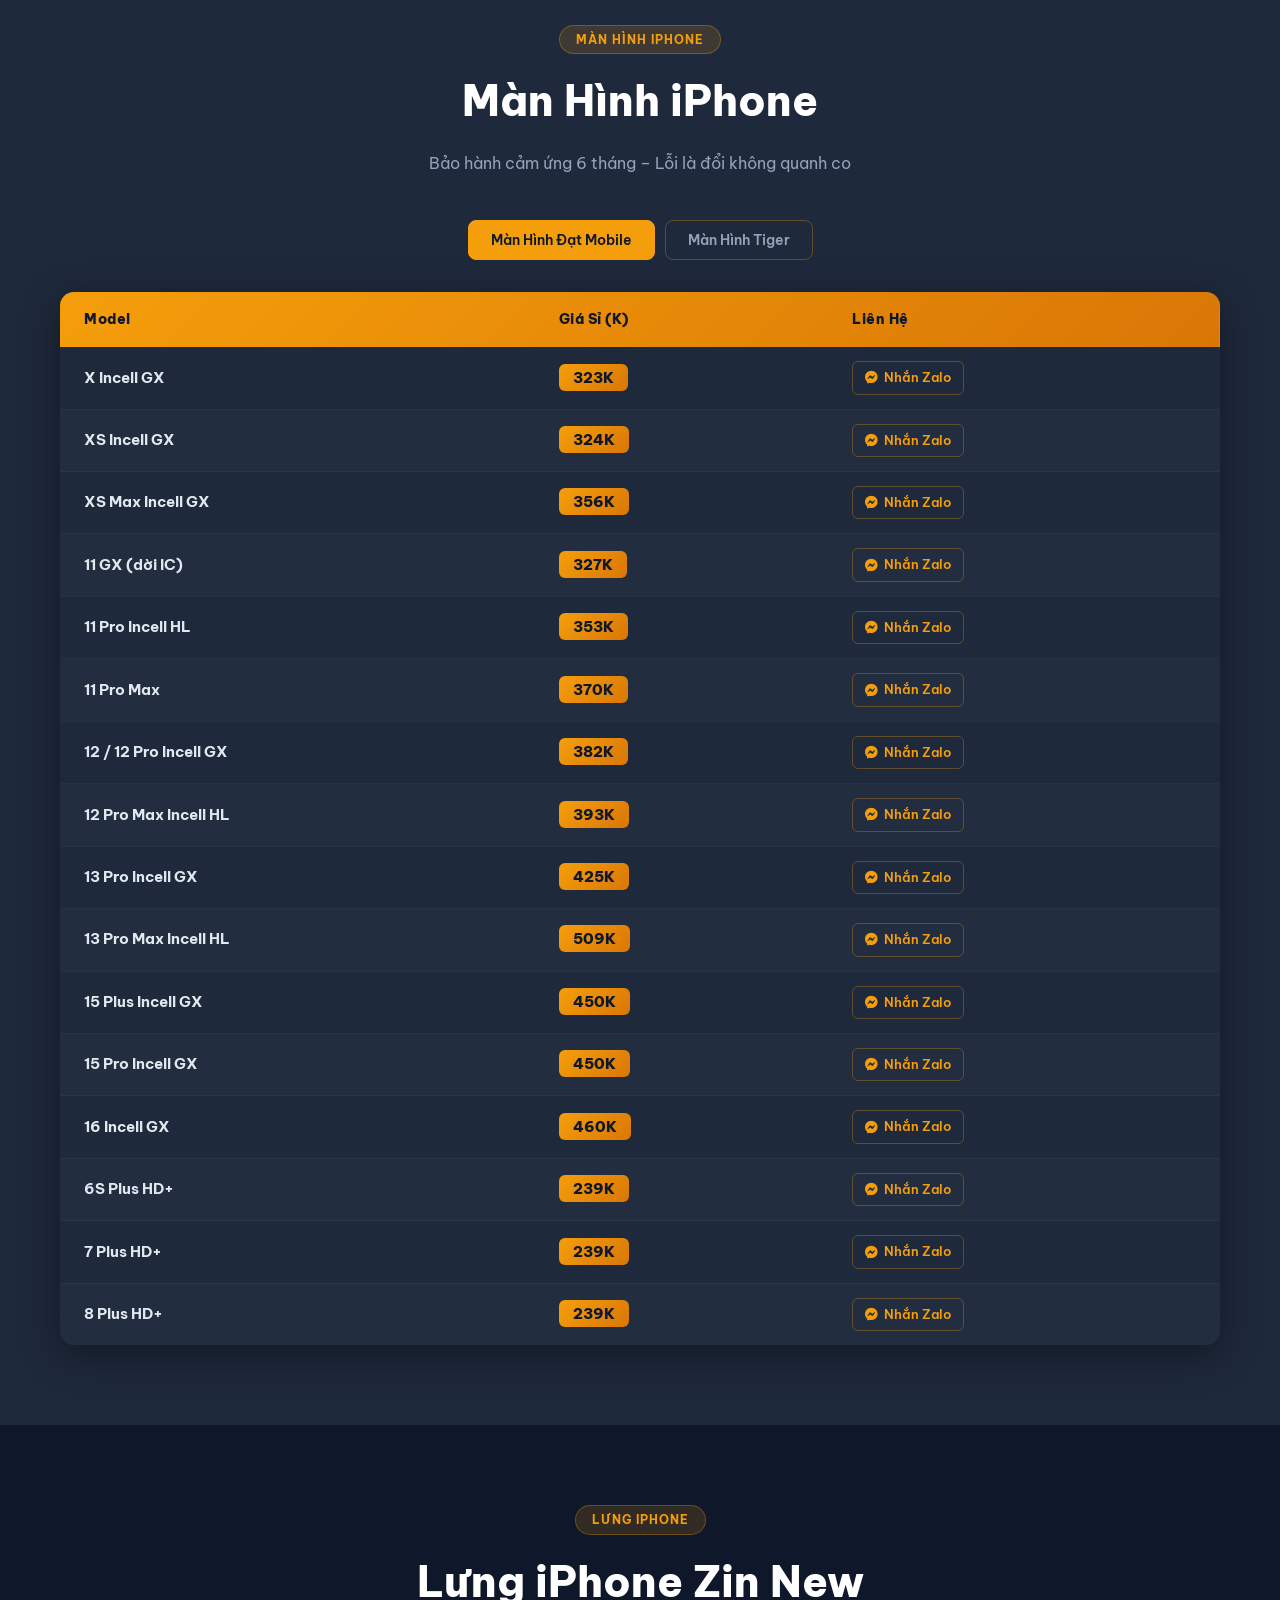
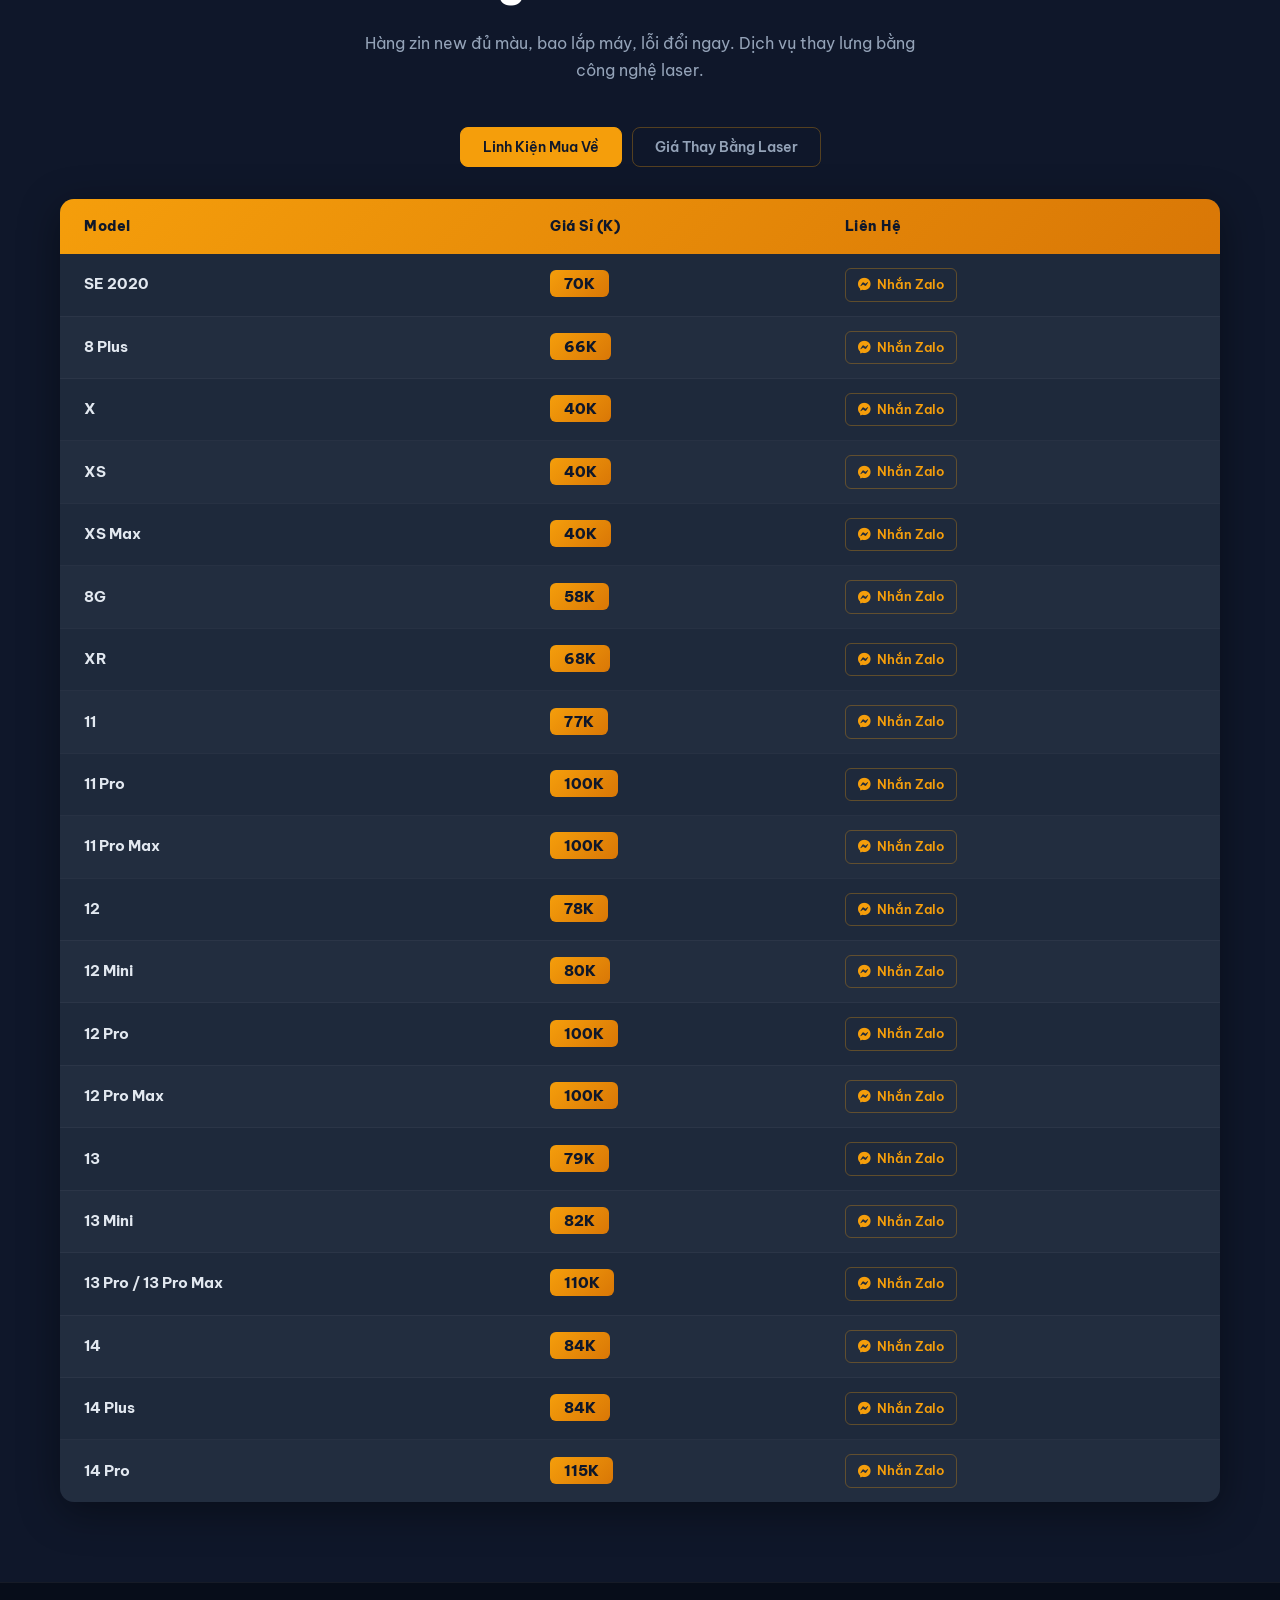
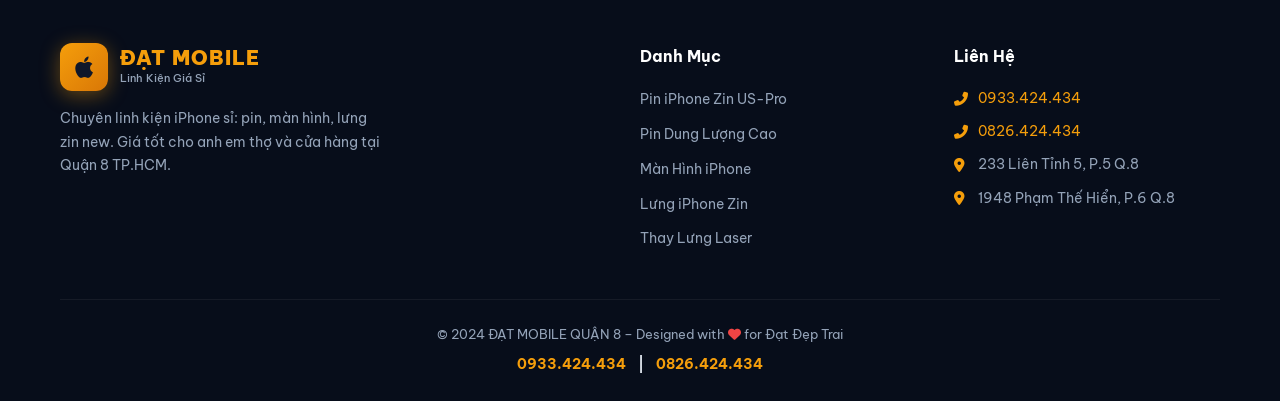
==== commit 9b5f0d11: "Add files via upload" ====
--- a/linh-kien.html
+++ b/linh-kien.html
@@ -244,7 +244,7 @@
     <div class="container">
       <div class="section-header lk-section-header">
         <span class="lk-section-tag">Lưng iPhone</span>
-        <h2 class="section-title">Lưng iPhone Zin New Đủ Màu (Lỗ To)</h2>
+        <h2 class="section-title">Lưng iPhone Zin New</h2>
         <p class="section-desc">Hàng zin new đủ màu, bao lắp máy, lỗi đổi ngay. Dịch vụ thay lưng bằng công nghệ laser.</p>
       </div>
 
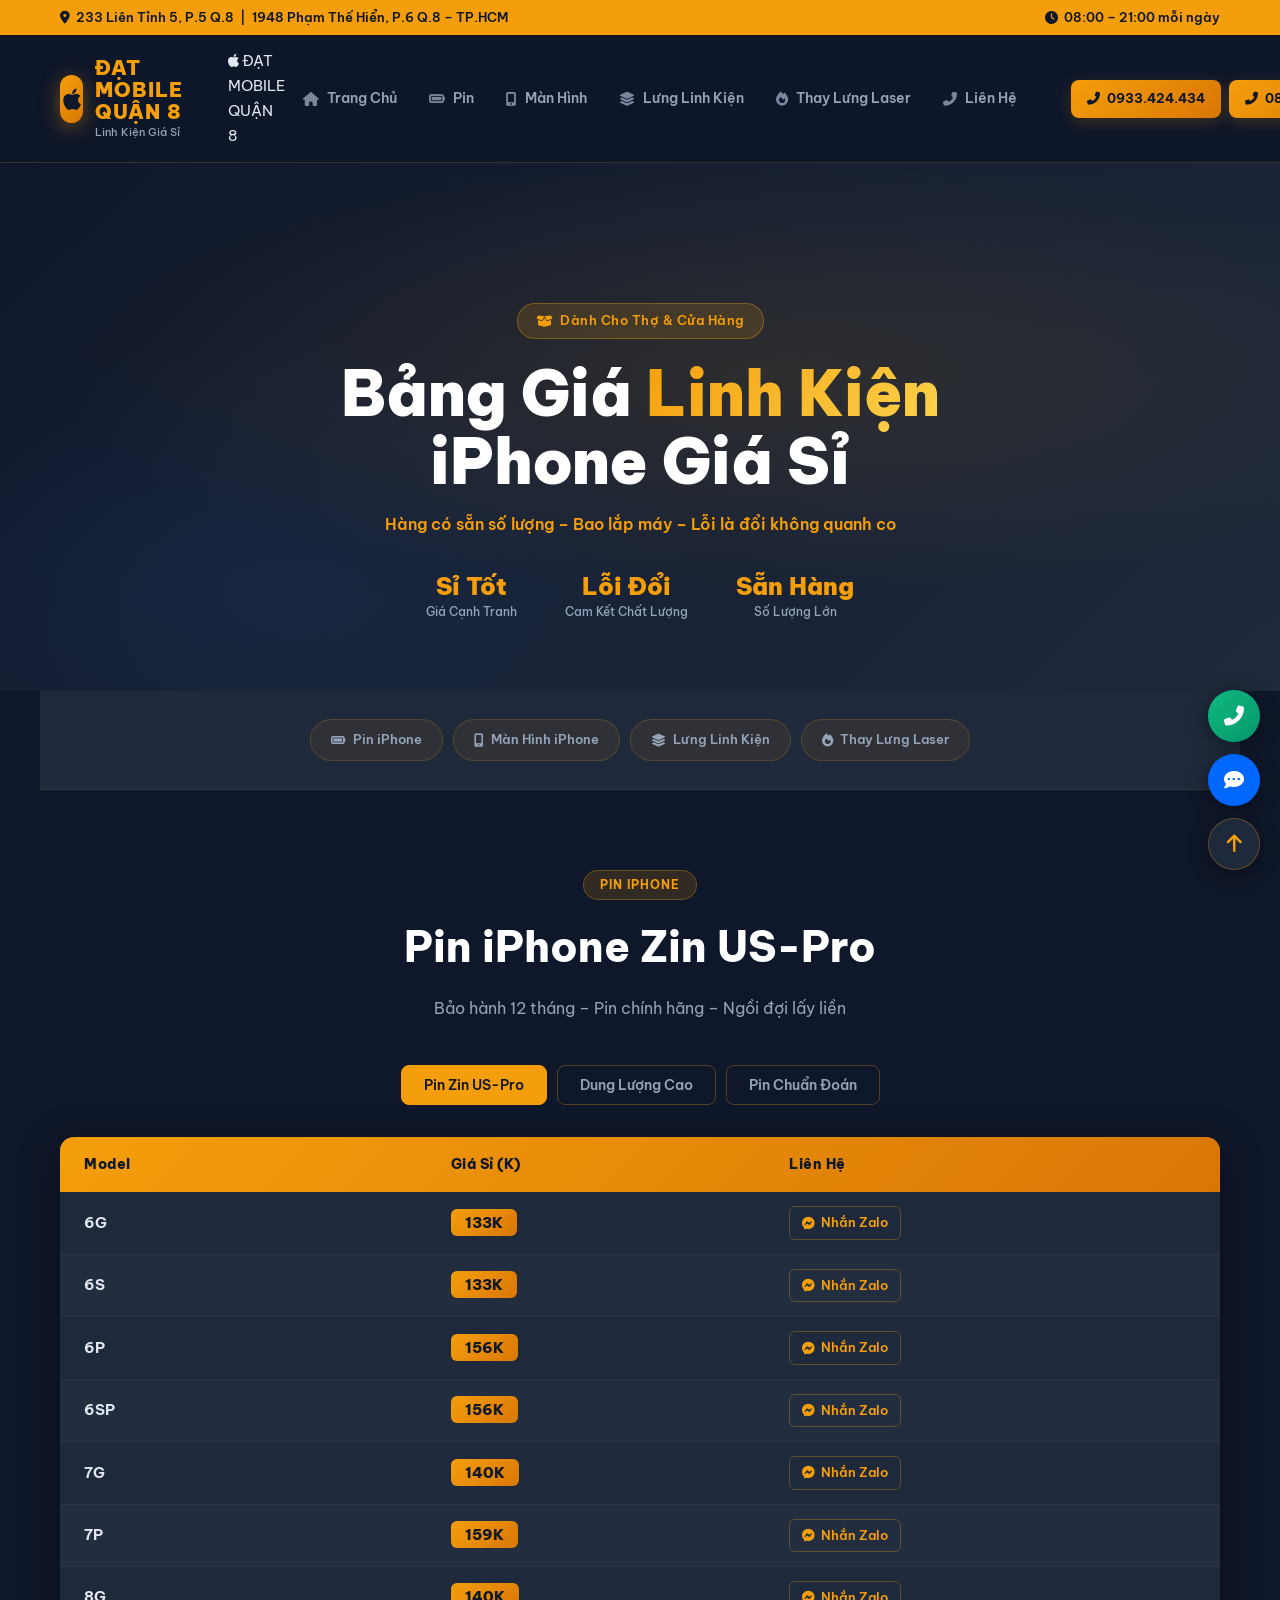
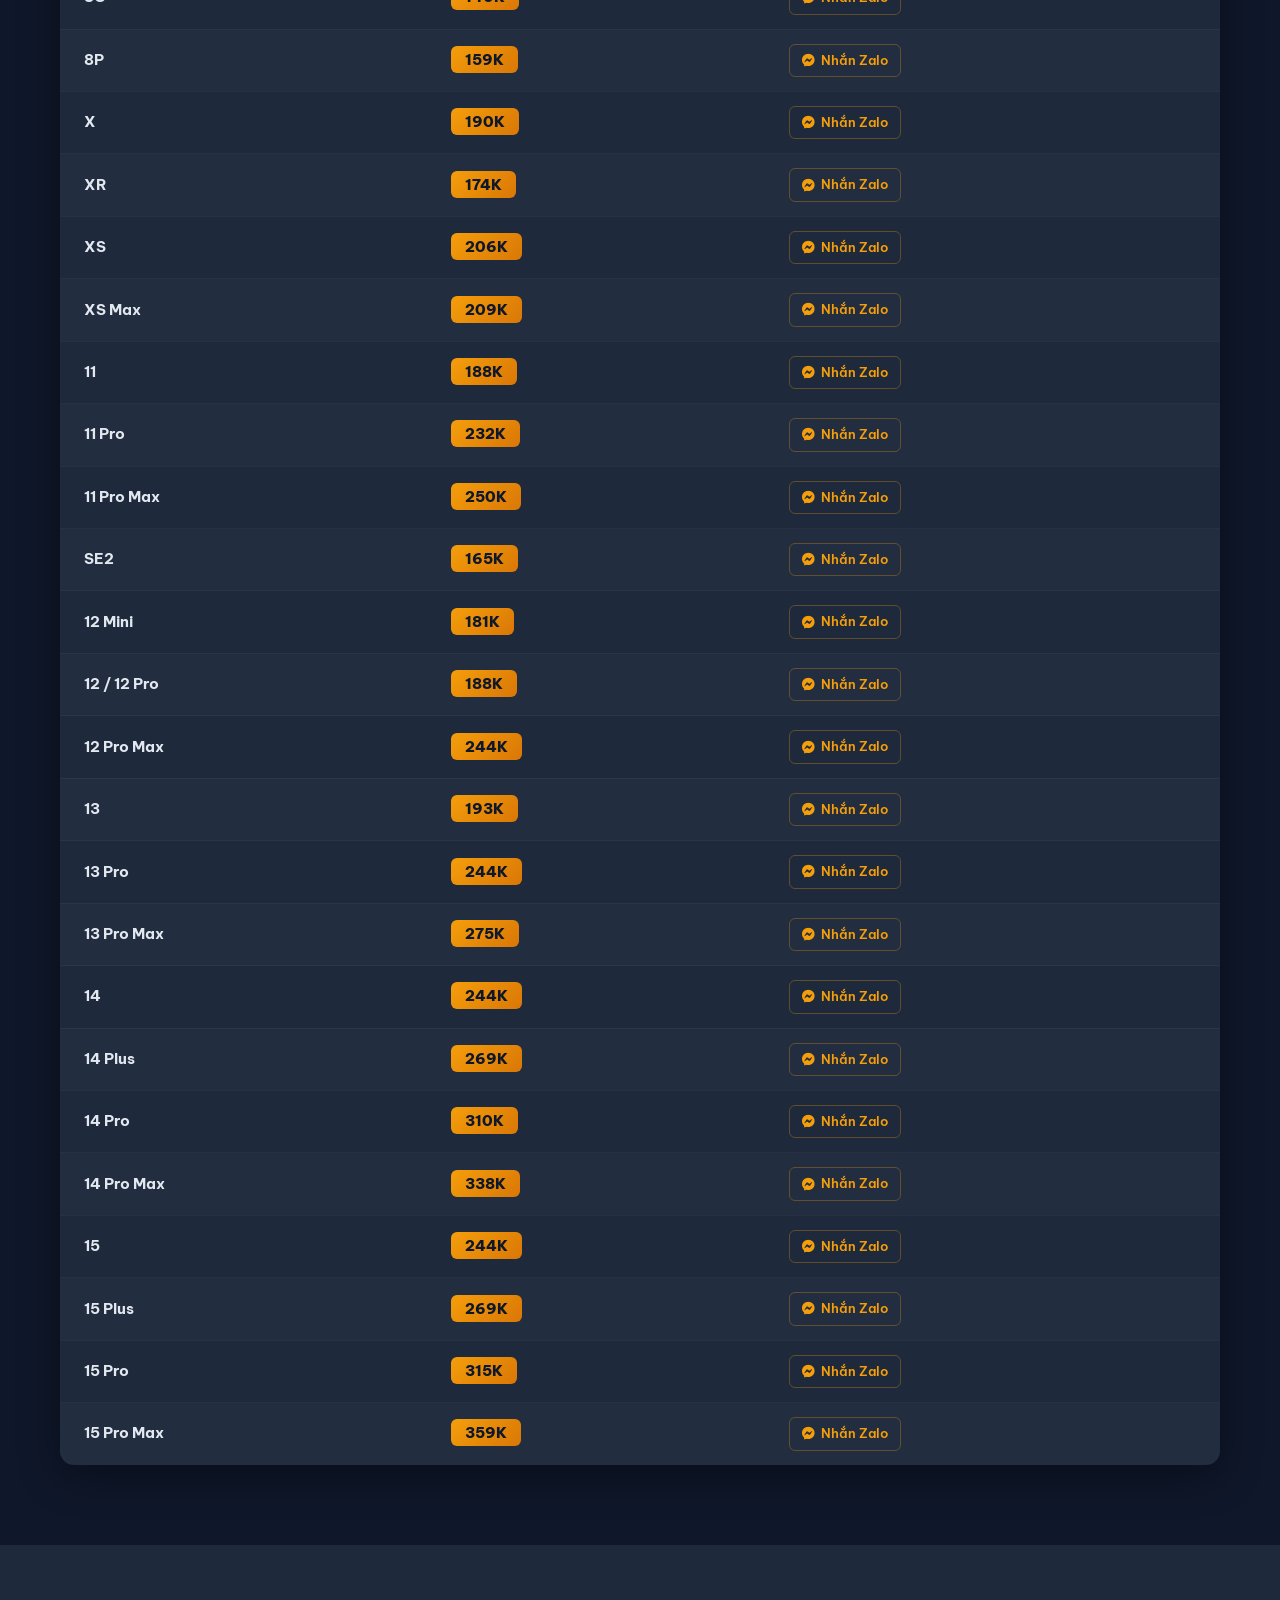
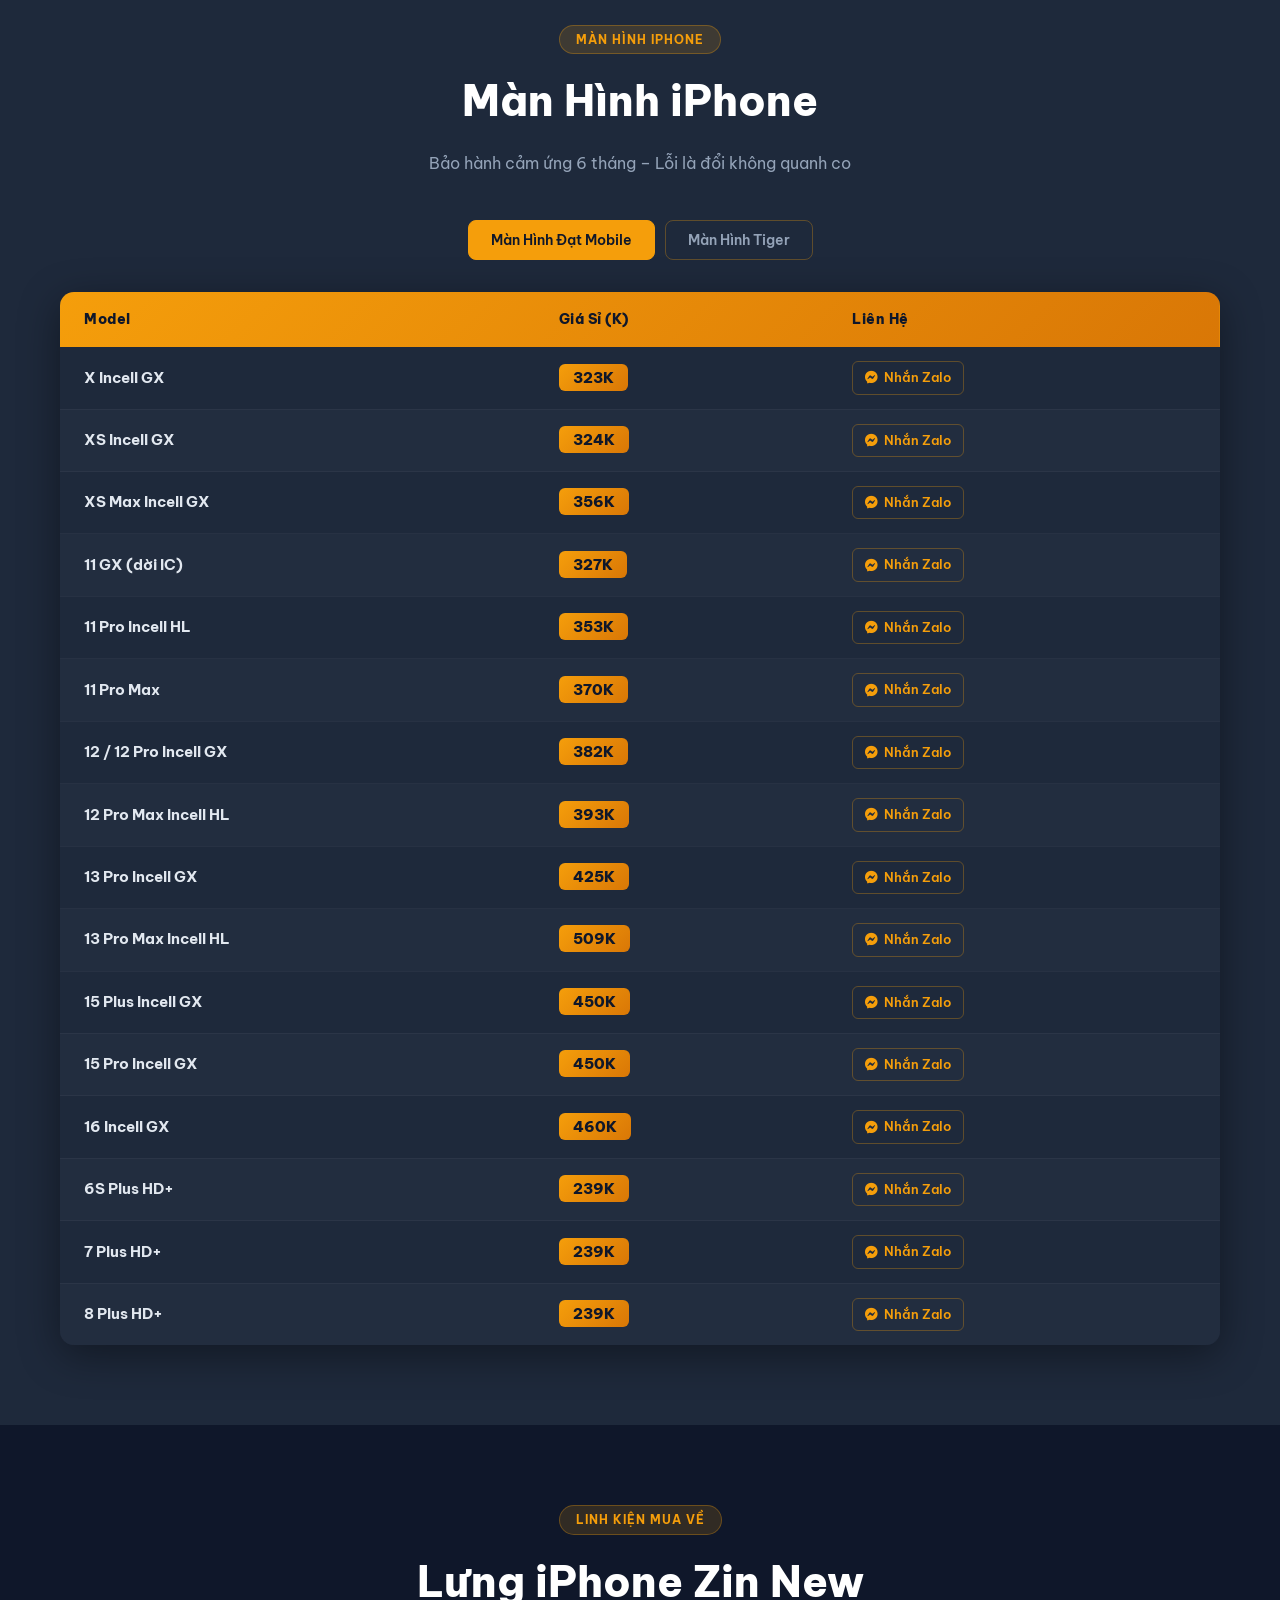
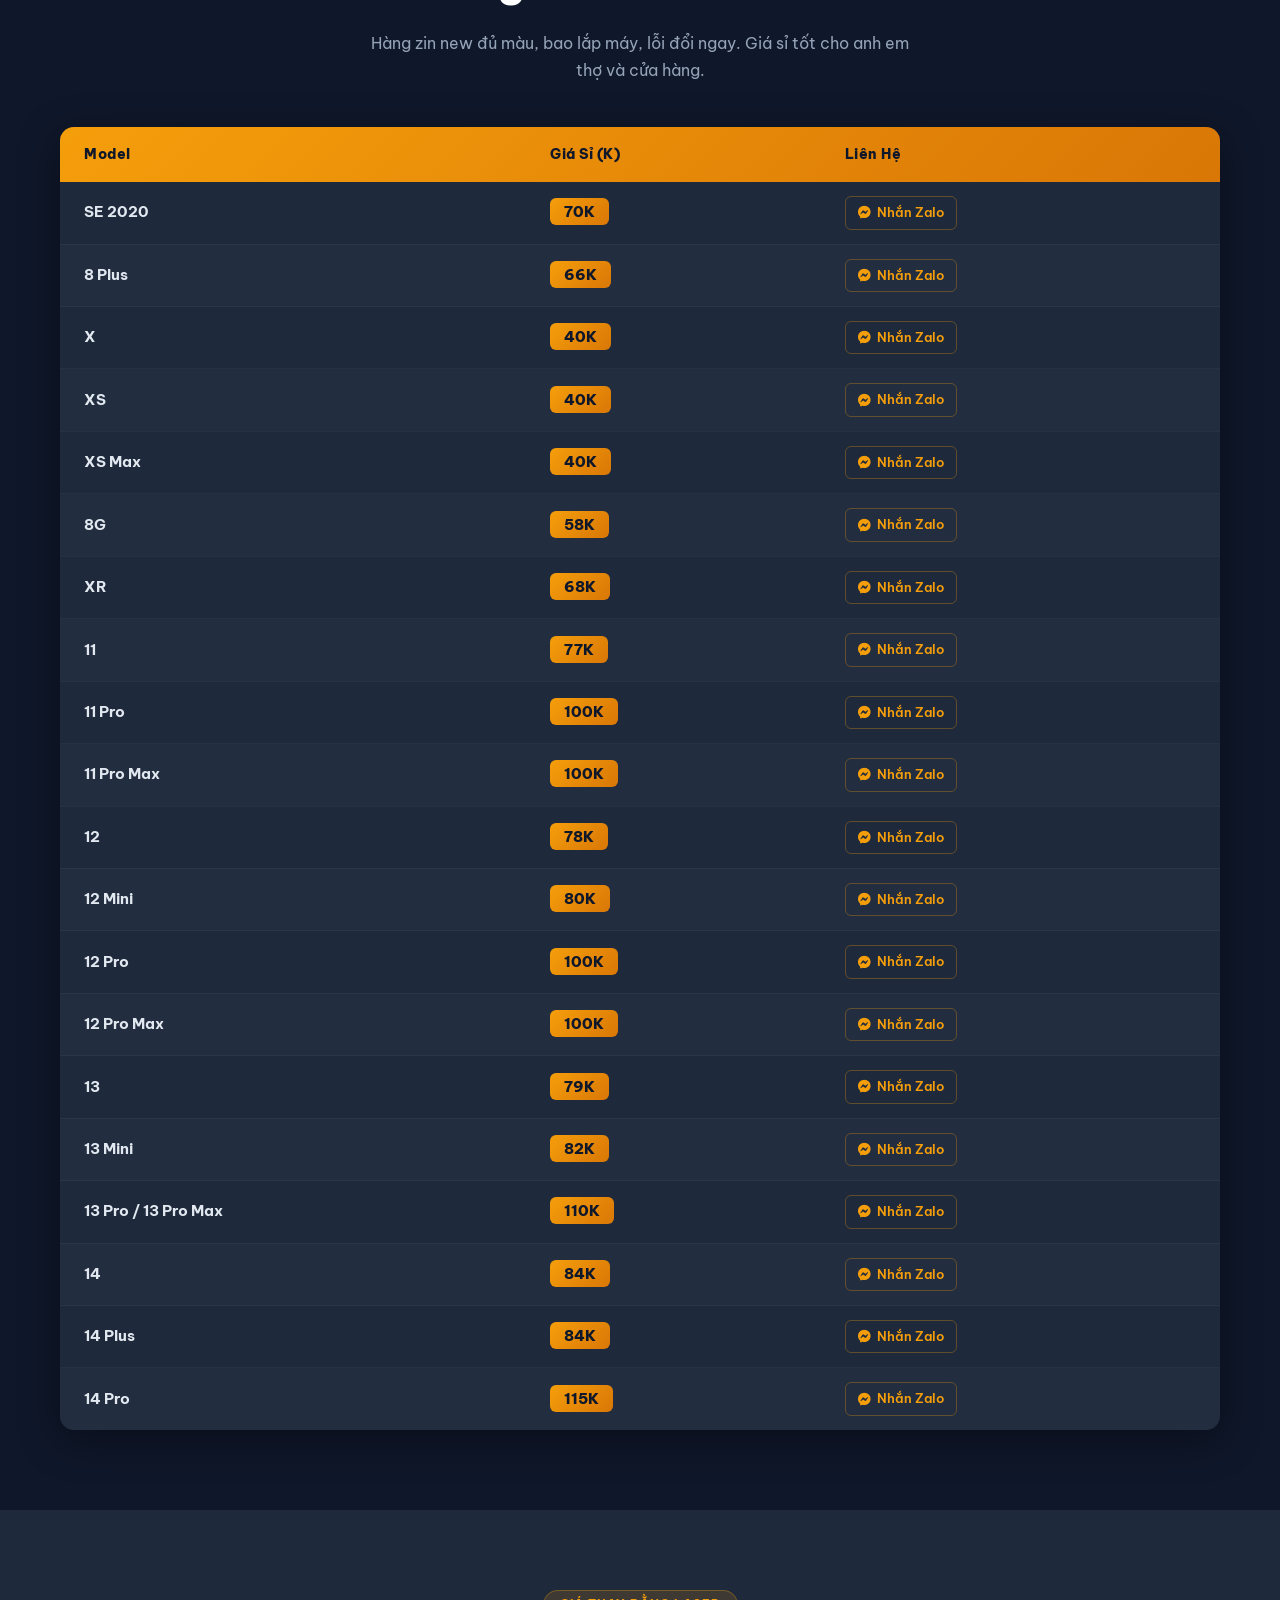
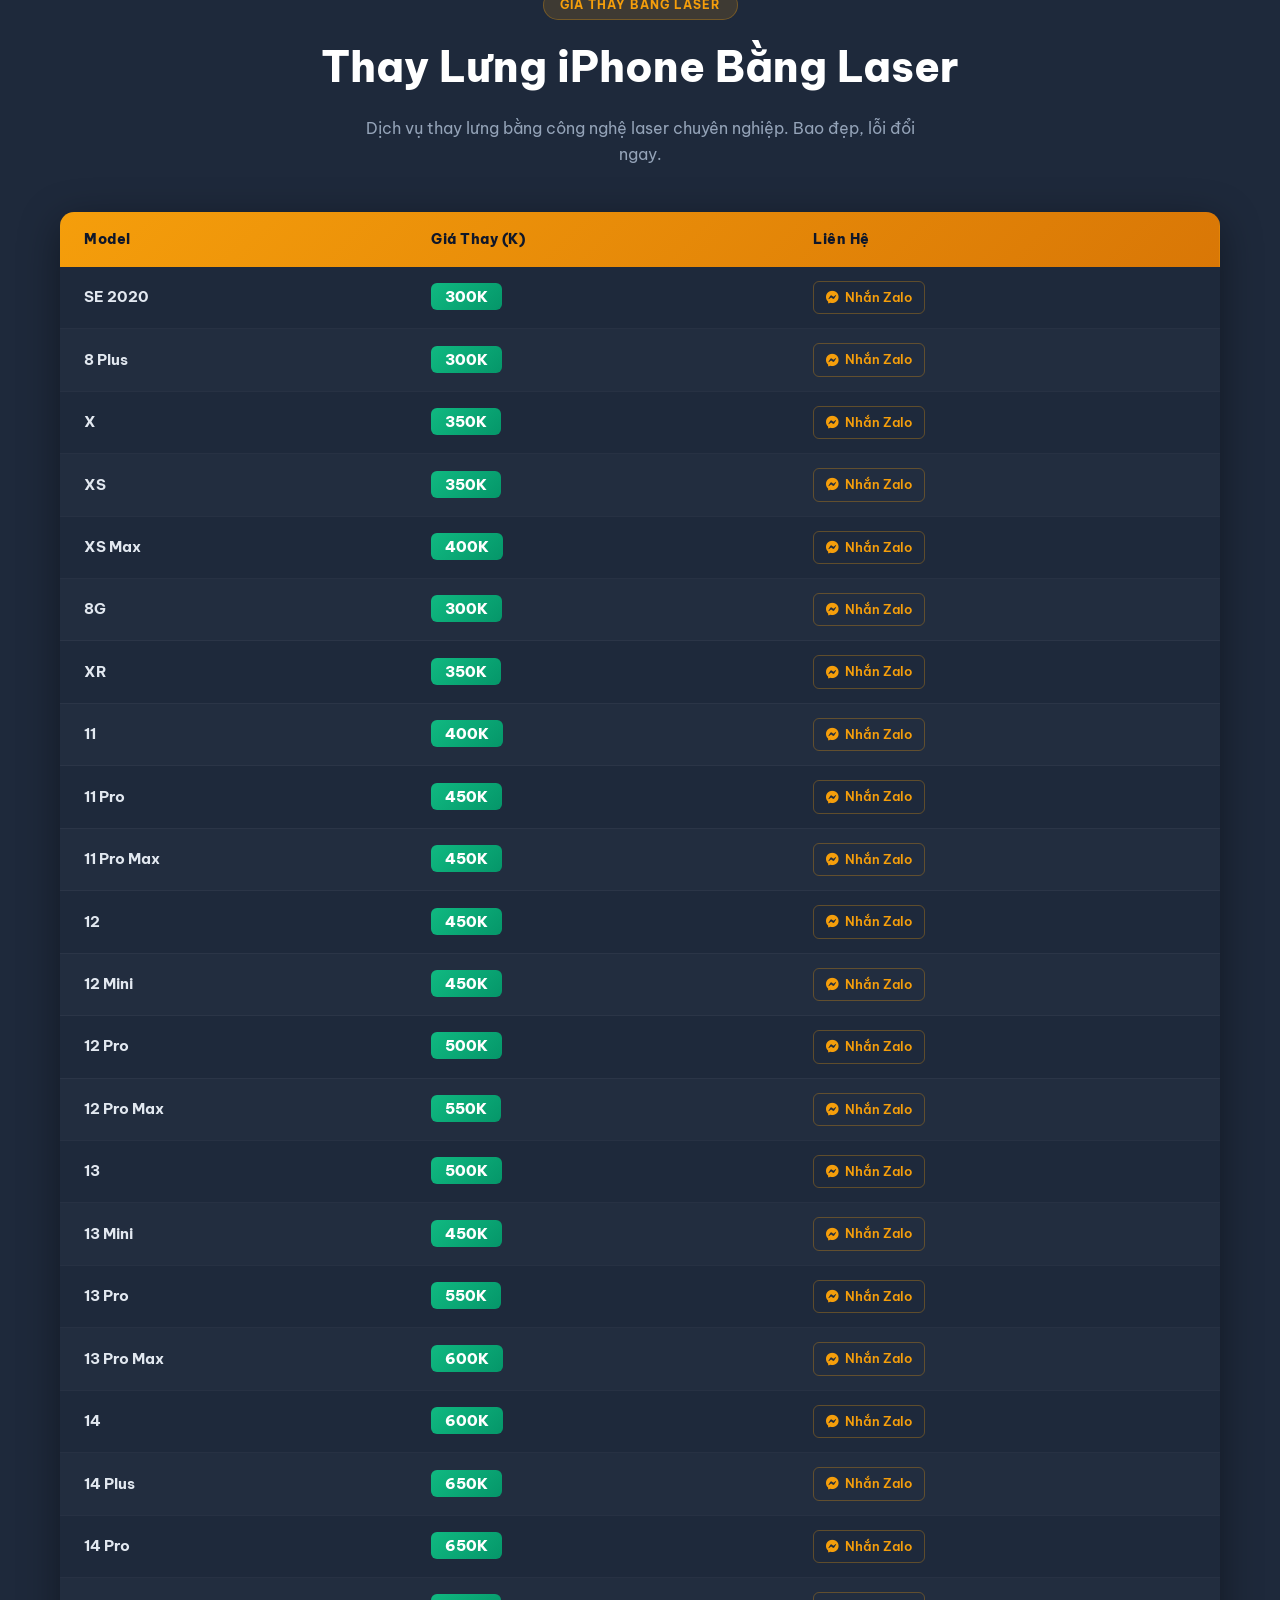
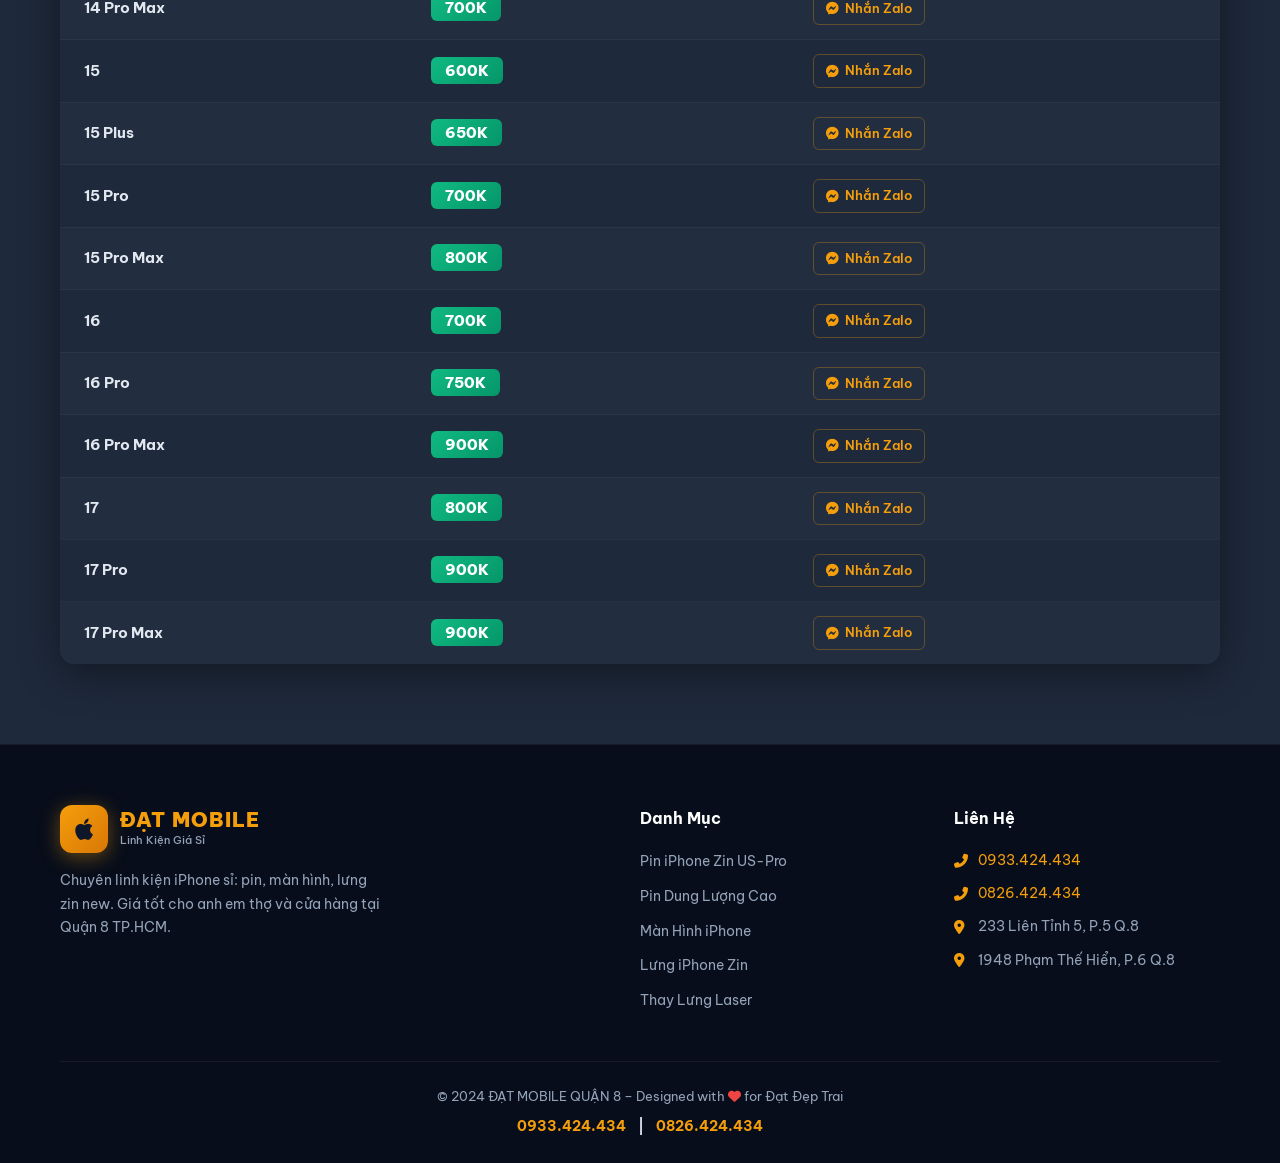
==== commit 0e9ea57e: "Add files via upload" ====
--- a/linh-kien.html
+++ b/linh-kien.html
@@ -125,7 +125,8 @@
         <a href="index.html" class="nav-link"><i class="fas fa-home"></i> Trang Chủ</a>
         <a href="#pin" class="nav-link"><i class="fas fa-battery-full"></i> Pin</a>
         <a href="#man-hinh" class="nav-link"><i class="fas fa-mobile-alt"></i> Màn Hình</a>
-        <a href="#lung-iphone" class="nav-link"><i class="fas fa-layer-group"></i> Lưng iPhone</a>
+        <a href="#lung-linh-kien" class="nav-link"><i class="fas fa-layer-group"></i> Lưng Linh Kiện</a>
+        <a href="#lung-laser" class="nav-link"><i class="fas fa-fire"></i> Thay Lưng Laser</a>
         <a href="index.html#contact" class="nav-link"><i class="fas fa-phone-alt"></i> Liên Hệ</a>
       </nav>
       <div class="nav-overlay" id="navOverlay"></div>
@@ -158,7 +159,8 @@
   <div class="lk-quick-nav container">
     <a href="#pin"><i class="fas fa-battery-full"></i> Pin iPhone</a>
     <a href="#man-hinh"><i class="fas fa-mobile-alt"></i> Màn Hình iPhone</a>
-    <a href="#lung-iphone"><i class="fas fa-layer-group"></i> Lưng iPhone</a>
+    <a href="#lung-linh-kien"><i class="fas fa-layer-group"></i> Lưng Linh Kiện</a>
+    <a href="#lung-laser"><i class="fas fa-fire"></i> Thay Lưng Laser</a>
   </div>
 
   <!-- ===== PIN SECTION ===== -->
@@ -239,36 +241,38 @@
     </div>
   </section>
 
-  <!-- ===== LUNG IPHONE SECTION ===== -->
-  <section class="section lk-section" id="lung-iphone">
+  <!-- ===== LƯNG LINH KIỆN MUA VỀ ===== -->
+  <section class="section lk-section" id="lung-linh-kien">
     <div class="container">
       <div class="section-header lk-section-header">
-        <span class="lk-section-tag">Lưng iPhone</span>
+        <span class="lk-section-tag">Linh Kiện Mua Về</span>
         <h2 class="section-title">Lưng iPhone Zin New</h2>
-        <p class="section-desc">Hàng zin new đủ màu, bao lắp máy, lỗi đổi ngay. Dịch vụ thay lưng bằng công nghệ laser.</p>
-      </div>
-
-      <div class="price-tabs">
-        <button class="tab-btn active" onclick="showTab('lung-linh-kien')">Linh Kiện Mua Về</button>
-        <button class="tab-btn" onclick="showTab('lung-laser')">Giá Thay Bằng Laser</button>
-      </div>
-
-      <div id="lung-linh-kien" class="tab-content active">
-        <div class="price-table-wrap">
-          <table class="price-table">
-            <thead><tr><th>Model</th><th>Giá Sỉ (K)</th><th>Liên Hệ</th></tr></thead>
-            <tbody id="lungLinhKienBody"></tbody>
-          </table>
-        </div>
-      </div>
-
-      <div id="lung-laser" class="tab-content">
-        <div class="price-table-wrap">
-          <table class="price-table">
-            <thead><tr><th>Model</th><th>Giá Thay (K)</th><th>Liên Hệ</th></tr></thead>
-            <tbody id="lungLaserBody"></tbody>
-          </table>
-        </div>
+        <p class="section-desc">Hàng zin new đủ màu, bao lắp máy, lỗi đổi ngay. Giá sỉ tốt cho anh em thợ và cửa hàng.</p>
+      </div>
+
+      <div class="price-table-wrap">
+        <table class="price-table">
+          <thead><tr><th>Model</th><th>Giá Sỉ (K)</th><th>Liên Hệ</th></tr></thead>
+          <tbody id="lungLinhKienBody"></tbody>
+        </table>
+      </div>
+    </div>
+  </section>
+
+  <!-- ===== GIÁ THAY BẰNG LASER ===== -->
+  <section class="section lk-section bg-alt" id="lung-laser">
+    <div class="container">
+      <div class="section-header lk-section-header">
+        <span class="lk-section-tag">Giá Thay Bằng Laser</span>
+        <h2 class="section-title">Thay Lưng iPhone Bằng Laser</h2>
+        <p class="section-desc">Dịch vụ thay lưng bằng công nghệ laser chuyên nghiệp. Bao đẹp, lỗi đổi ngay.</p>
+      </div>
+
+      <div class="price-table-wrap">
+        <table class="price-table">
+          <thead><tr><th>Model</th><th>Giá Thay (K)</th><th>Liên Hệ</th></tr></thead>
+          <tbody id="lungLaserBody"></tbody>
+        </table>
       </div>
     </div>
   </section>
@@ -290,8 +294,8 @@
             <li><a href="#pin">Pin iPhone Zin US-Pro</a></li>
             <li><a href="#pin">Pin Dung Lượng Cao</a></li>
             <li><a href="#man-hinh">Màn Hình iPhone</a></li>
-            <li><a href="#lung-iphone">Lưng iPhone Zin</a></li>
-            <li><a href="#lung-iphone">Thay Lưng Laser</a></li>
+            <li><a href="#lung-linh-kien">Lưng iPhone Zin</a></li>
+            <li><a href="#lung-laser">Thay Lưng Laser</a></li>
           </ul>
         </div>
         <div class="footer-contact">
@@ -446,7 +450,7 @@
     });
 
     // ===== SCROLLSPY for quick nav =====
-    const sections = ['pin', 'man-hinh', 'lung-iphone'];
+    const sections = ['pin', 'man-hinh', 'lung-linh-kien', 'lung-laser'];
     window.addEventListener('scroll', () => {
       let current = '';
       sections.forEach(id => {
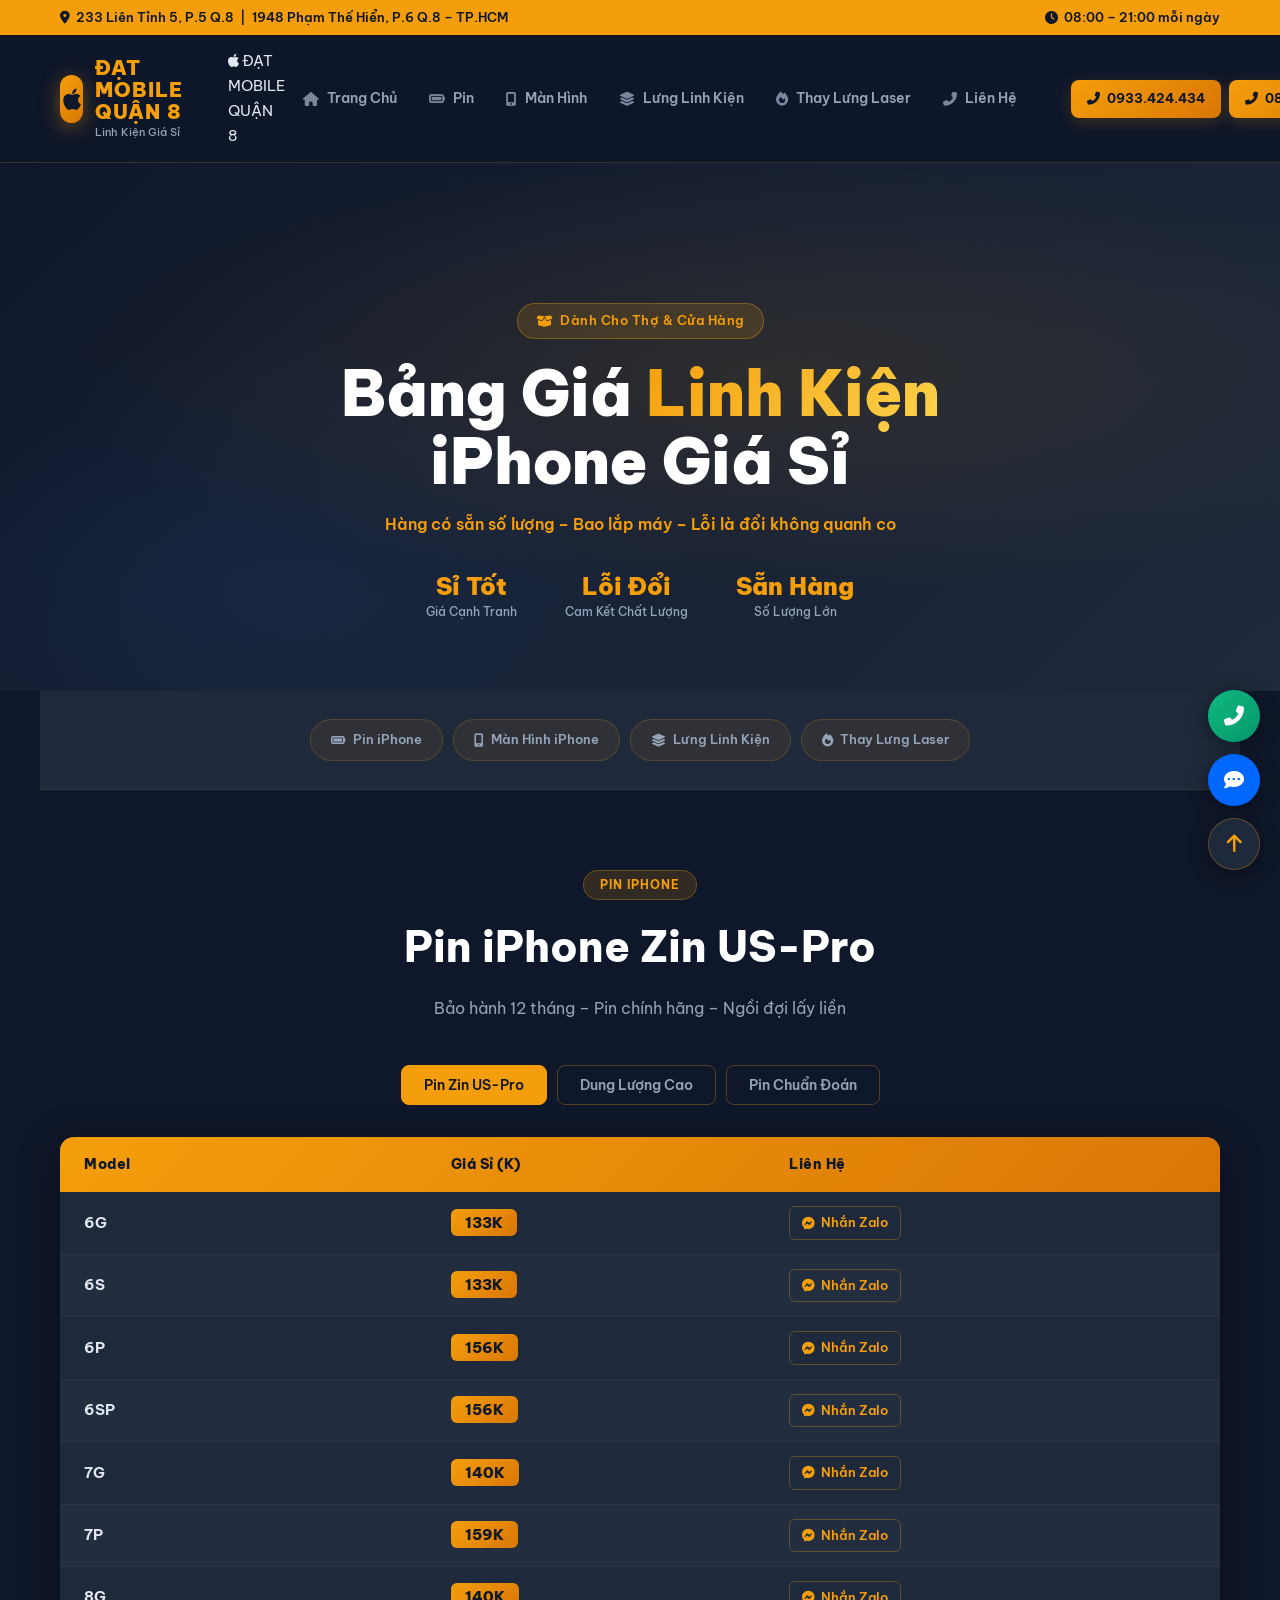
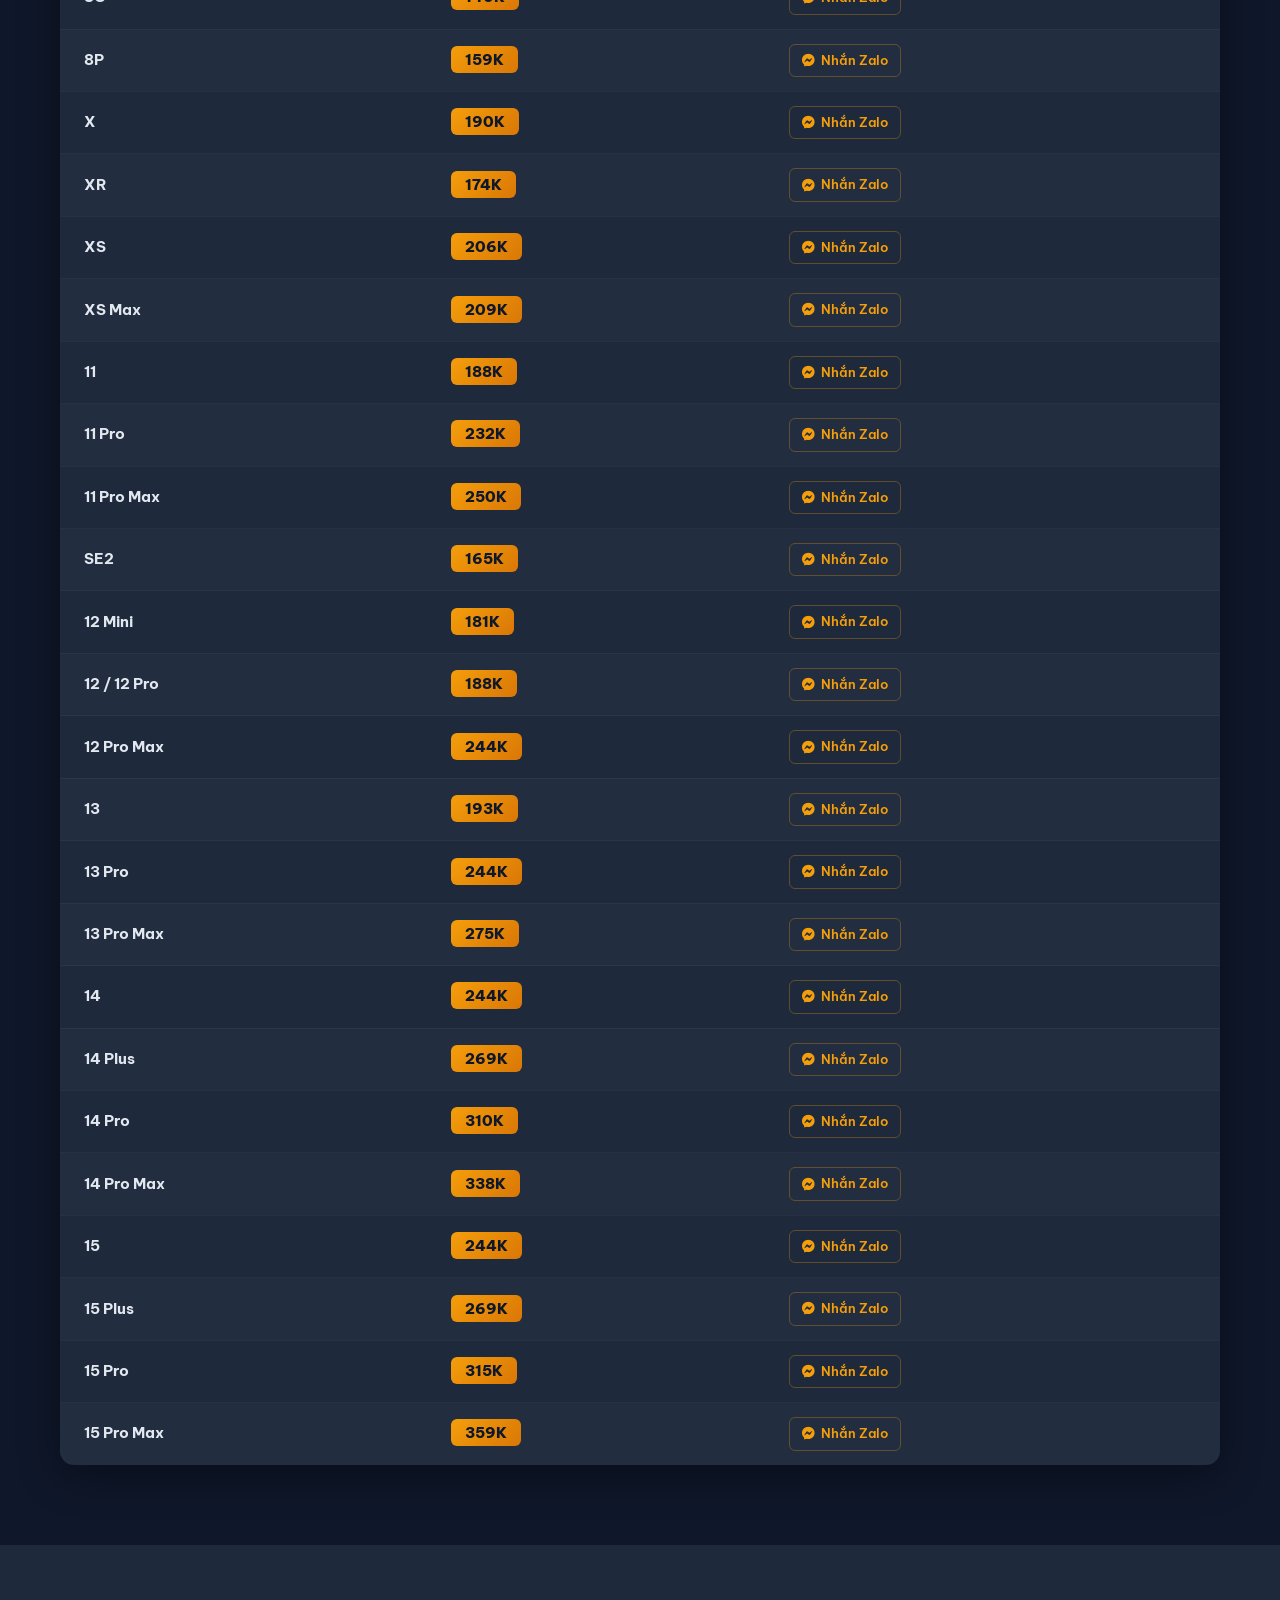
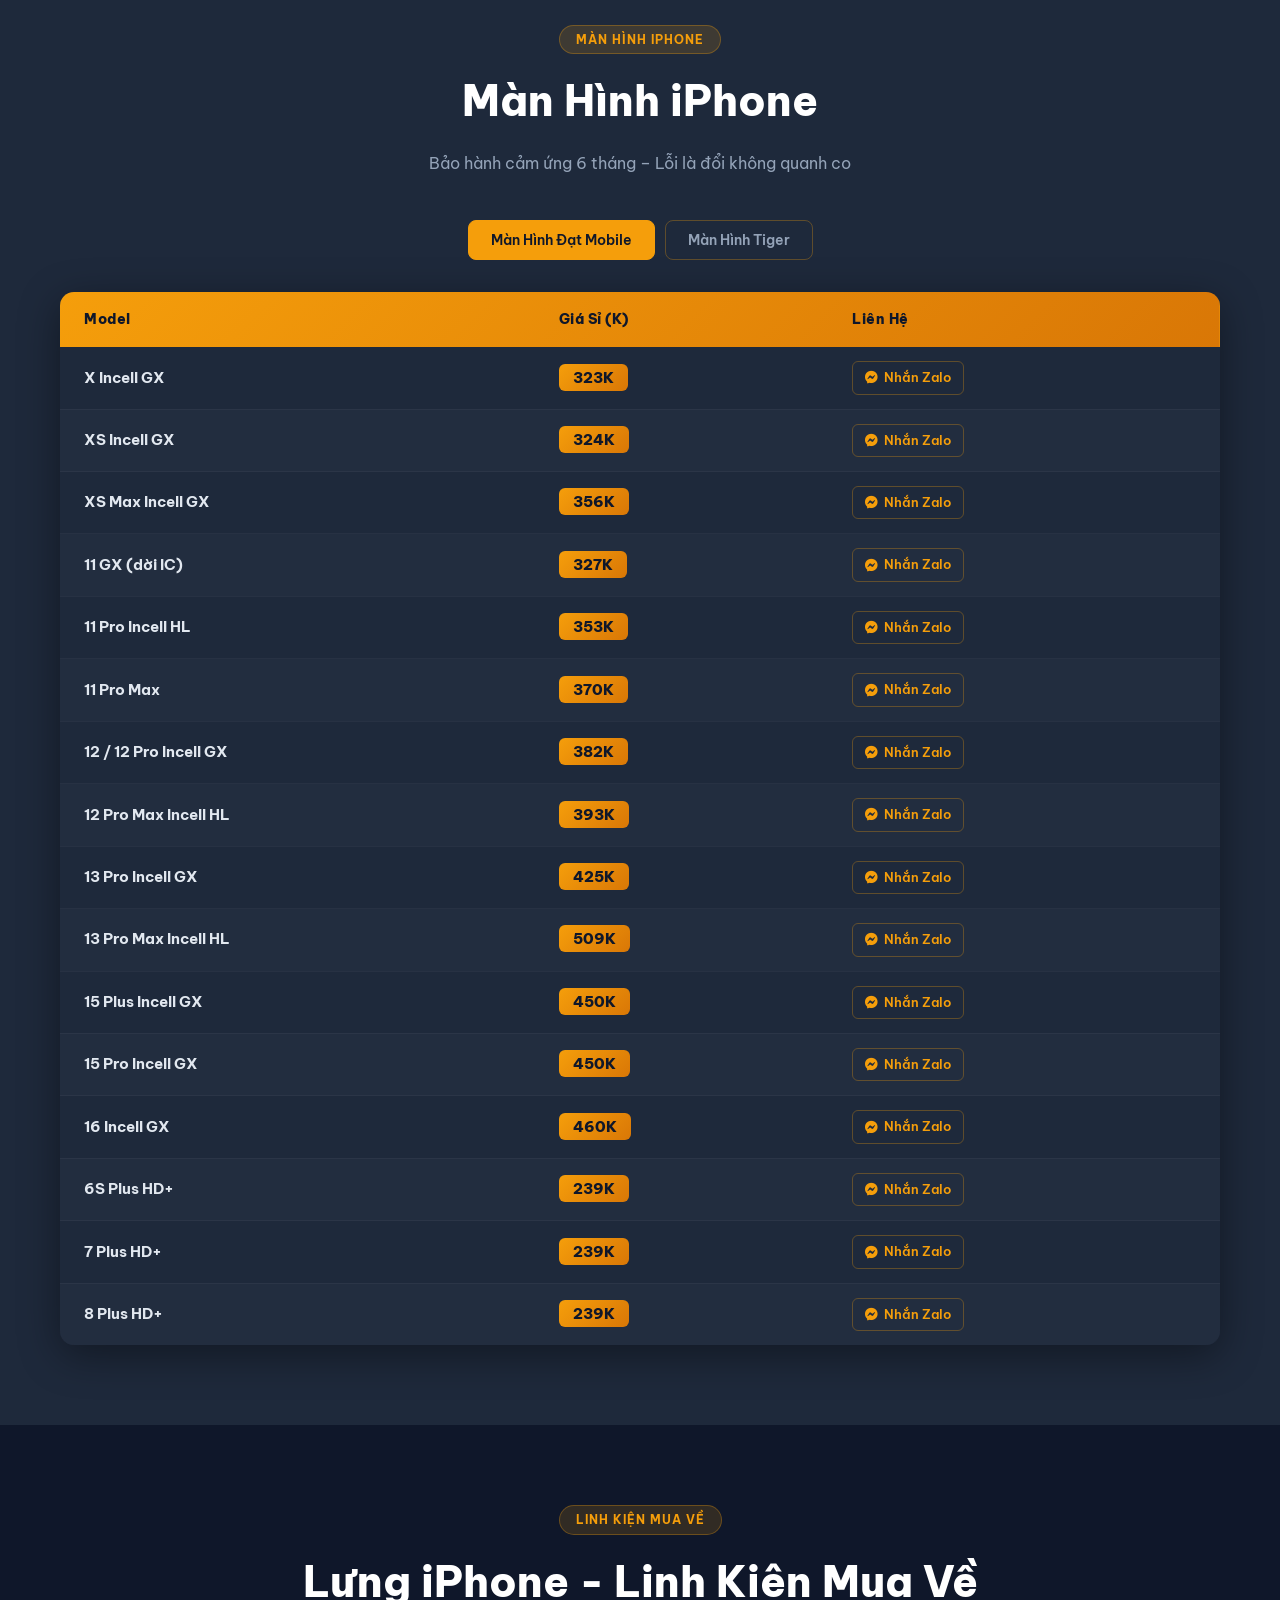
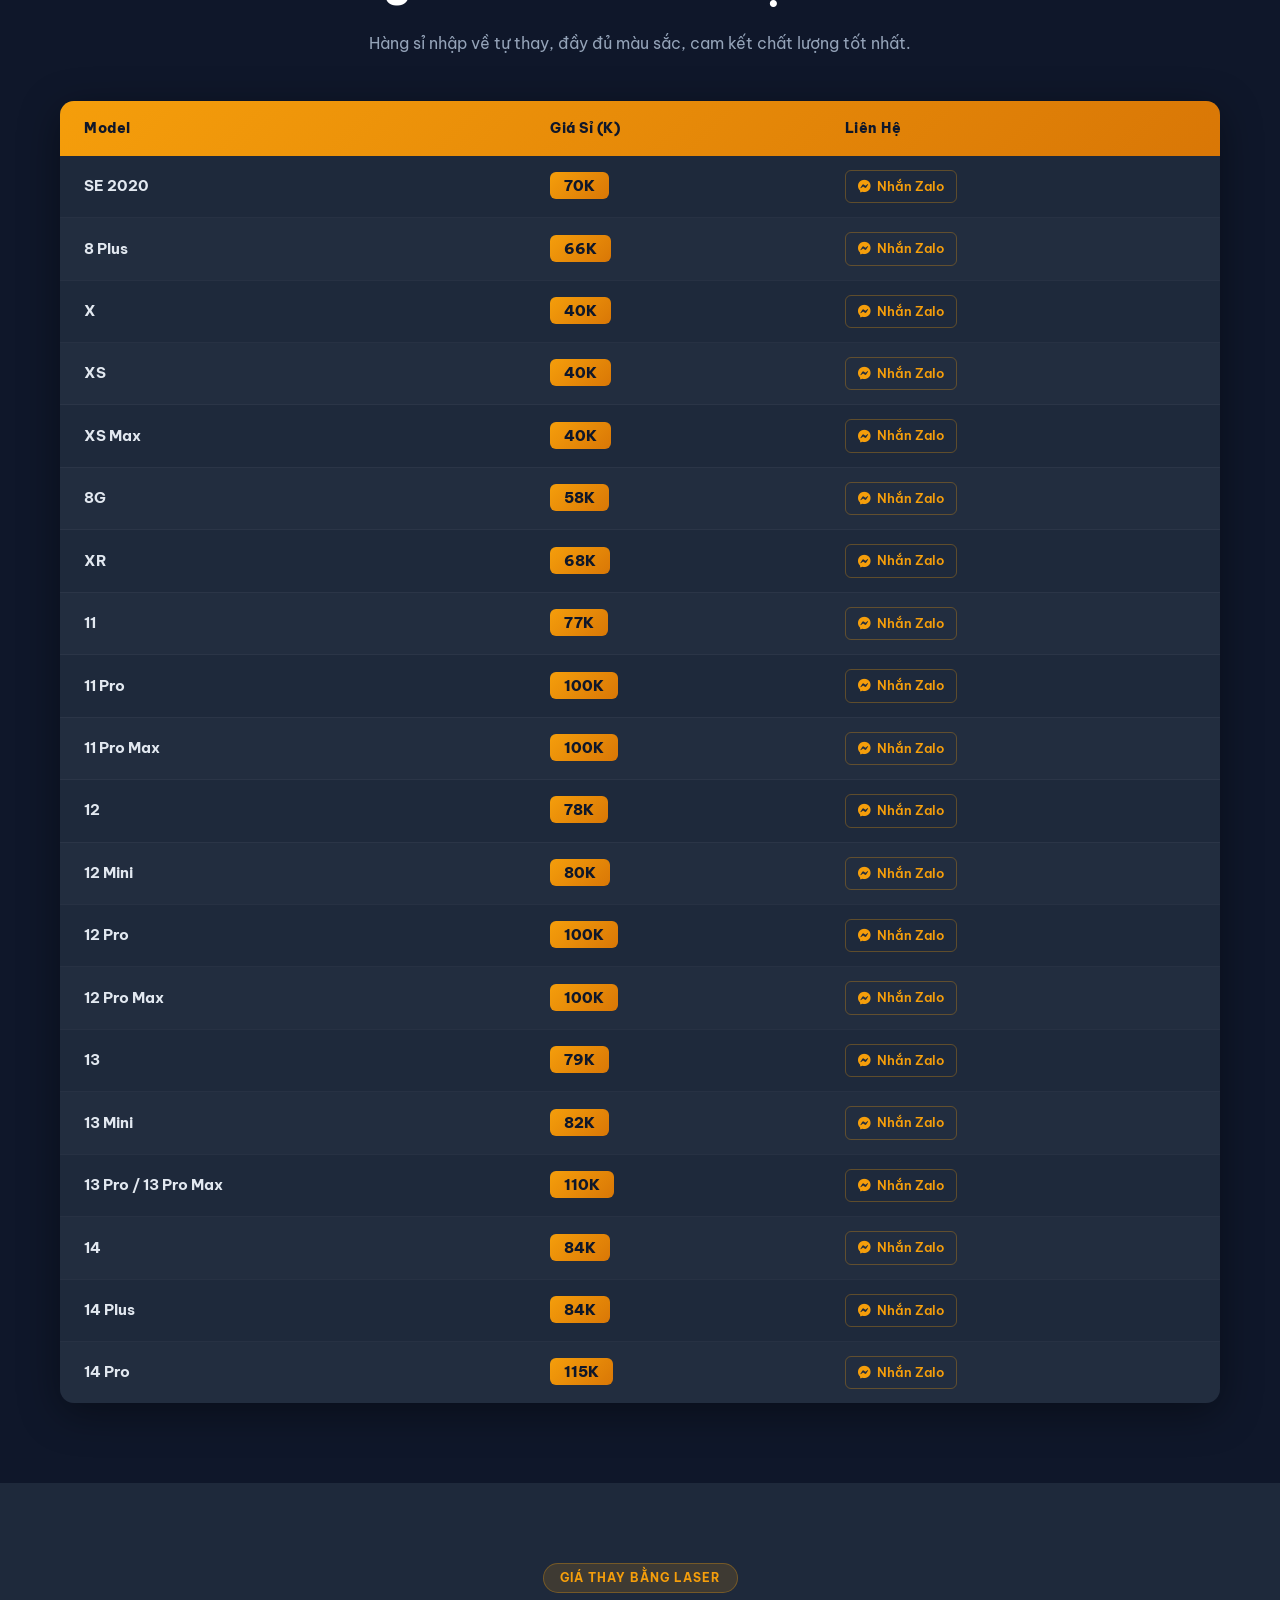
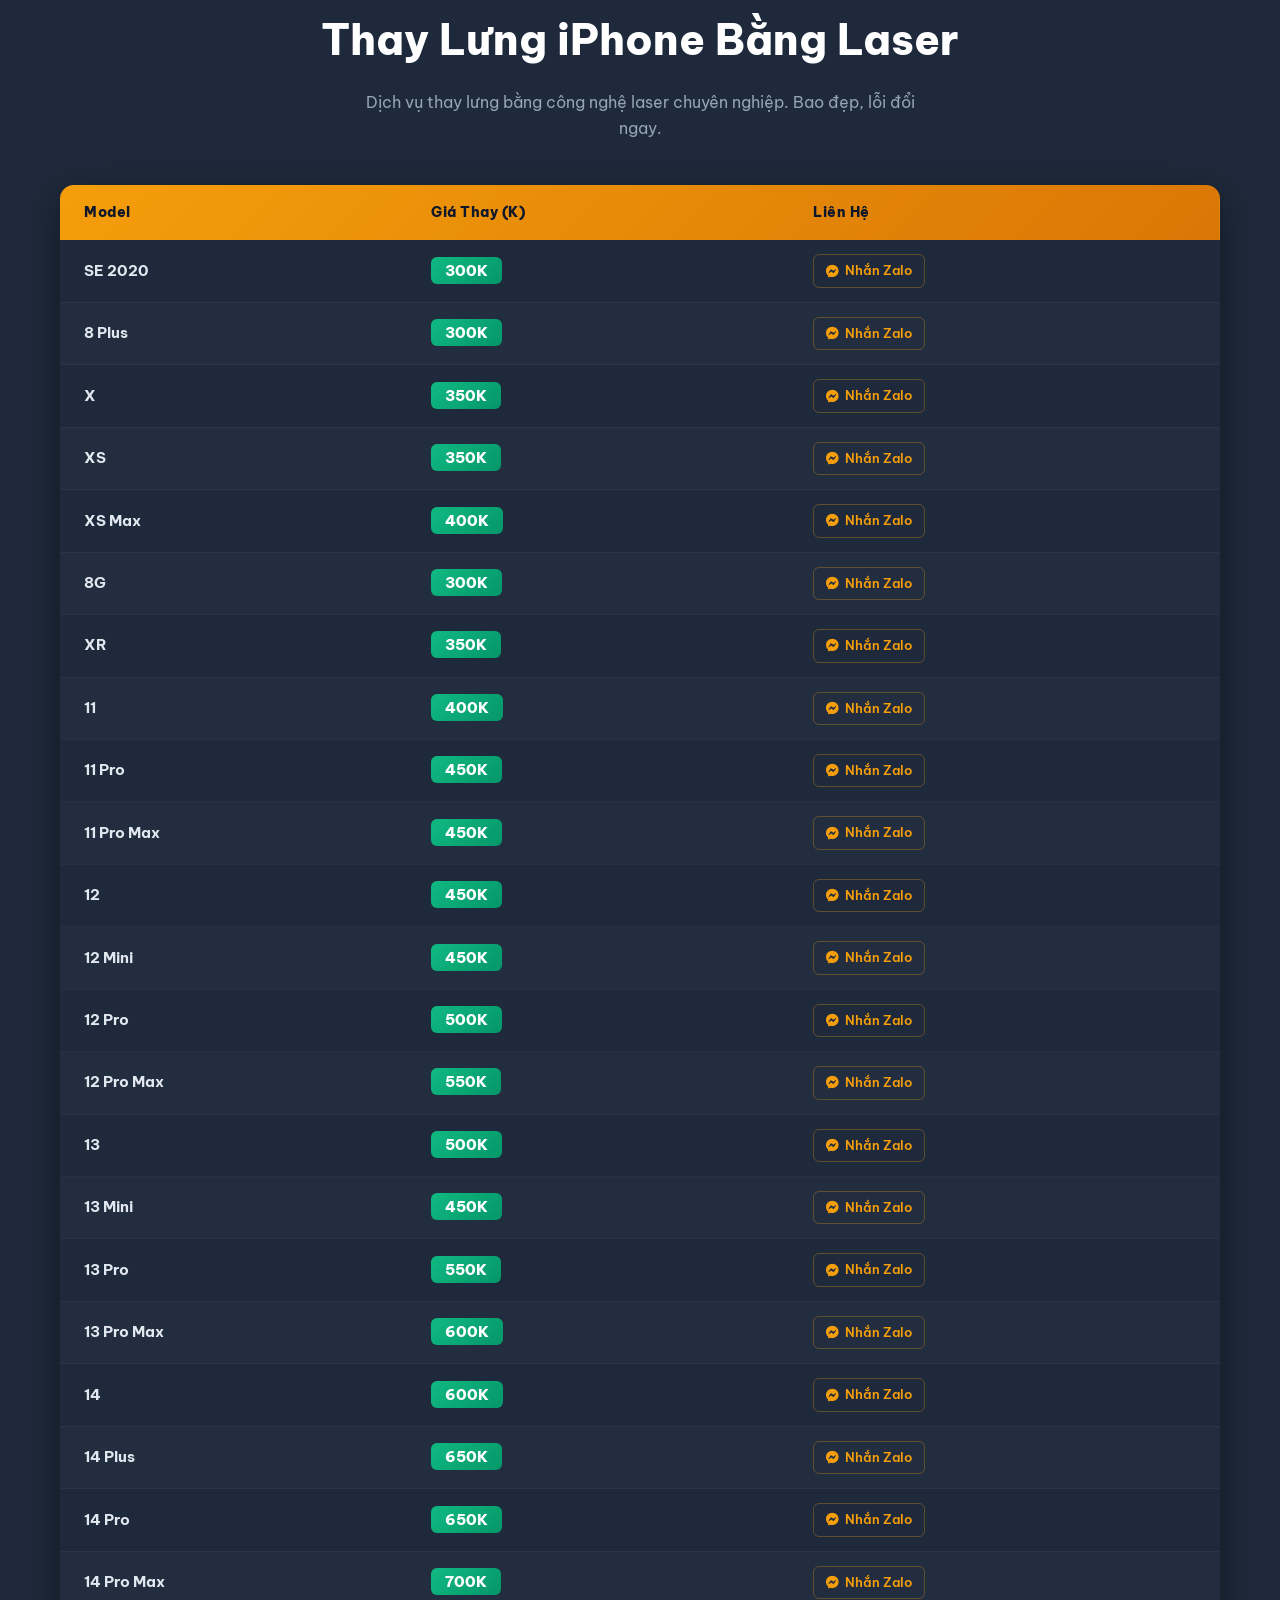
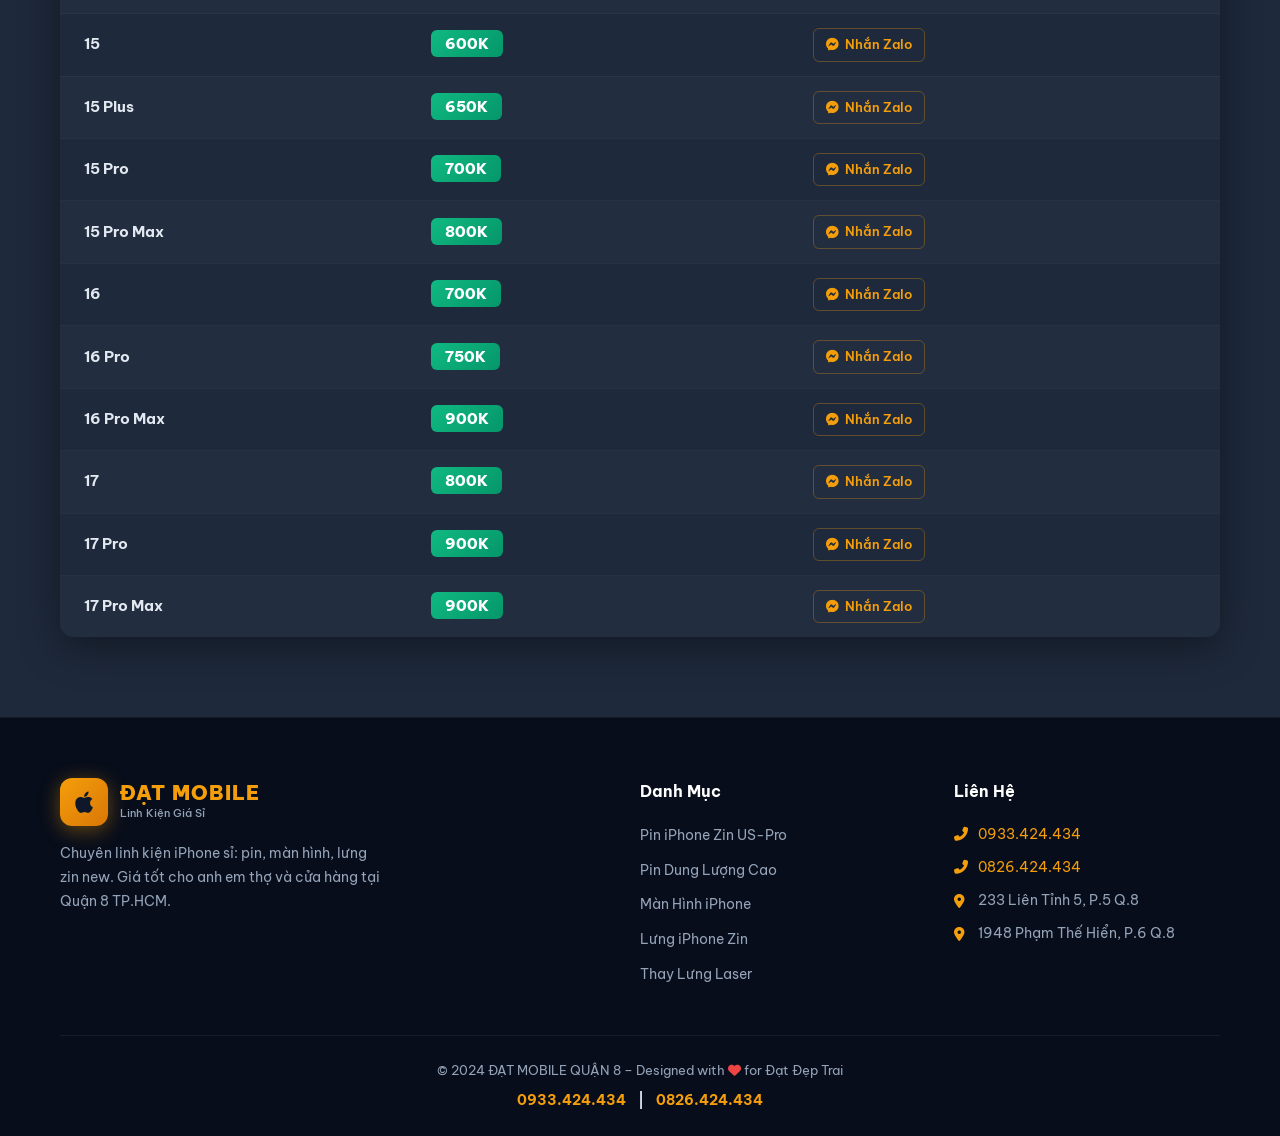
==== commit 302e93f7: "Add files via upload" ====
--- a/linh-kien.html
+++ b/linh-kien.html
@@ -246,8 +246,8 @@
     <div class="container">
       <div class="section-header lk-section-header">
         <span class="lk-section-tag">Linh Kiện Mua Về</span>
-        <h2 class="section-title">Lưng iPhone Zin New</h2>
-        <p class="section-desc">Hàng zin new đủ màu, bao lắp máy, lỗi đổi ngay. Giá sỉ tốt cho anh em thợ và cửa hàng.</p>
+        <h2 class="section-title">Lưng iPhone - Linh Kiện Mua Về</h2>
+        <p class="section-desc">Hàng sỉ nhập về tự thay, đầy đủ màu sắc, cam kết chất lượng tốt nhất.</p>
       </div>
 
       <div class="price-table-wrap">
@@ -461,6 +461,27 @@
         a.classList.toggle('active', a.getAttribute('href') === `#${current}`);
       });
     });
+
+    // ===== ONLOAD SMOOTH SCROLL FOR HASH =====
+    // Ensures mobile viewports scroll exactly to the section with proper sticky header offset on initial load
+    window.addEventListener('DOMContentLoaded', () => {
+      if (window.location.hash) {
+        setTimeout(() => {
+          const target = document.querySelector(window.location.hash);
+          if (target) {
+            const offset = 90; // Height of sticky header
+            const bodyRect = document.body.getBoundingClientRect().top;
+            const elementRect = target.getBoundingClientRect().top;
+            const elementPosition = elementRect - bodyRect;
+            const offsetPosition = elementPosition - offset;
+            window.scrollTo({
+              top: offsetPosition,
+              behavior: 'smooth'
+            });
+          }
+        }, 300); // 300ms delay to let stylesheets and tables render completely
+      }
+    });
   </script>
 </body>
 </html>
